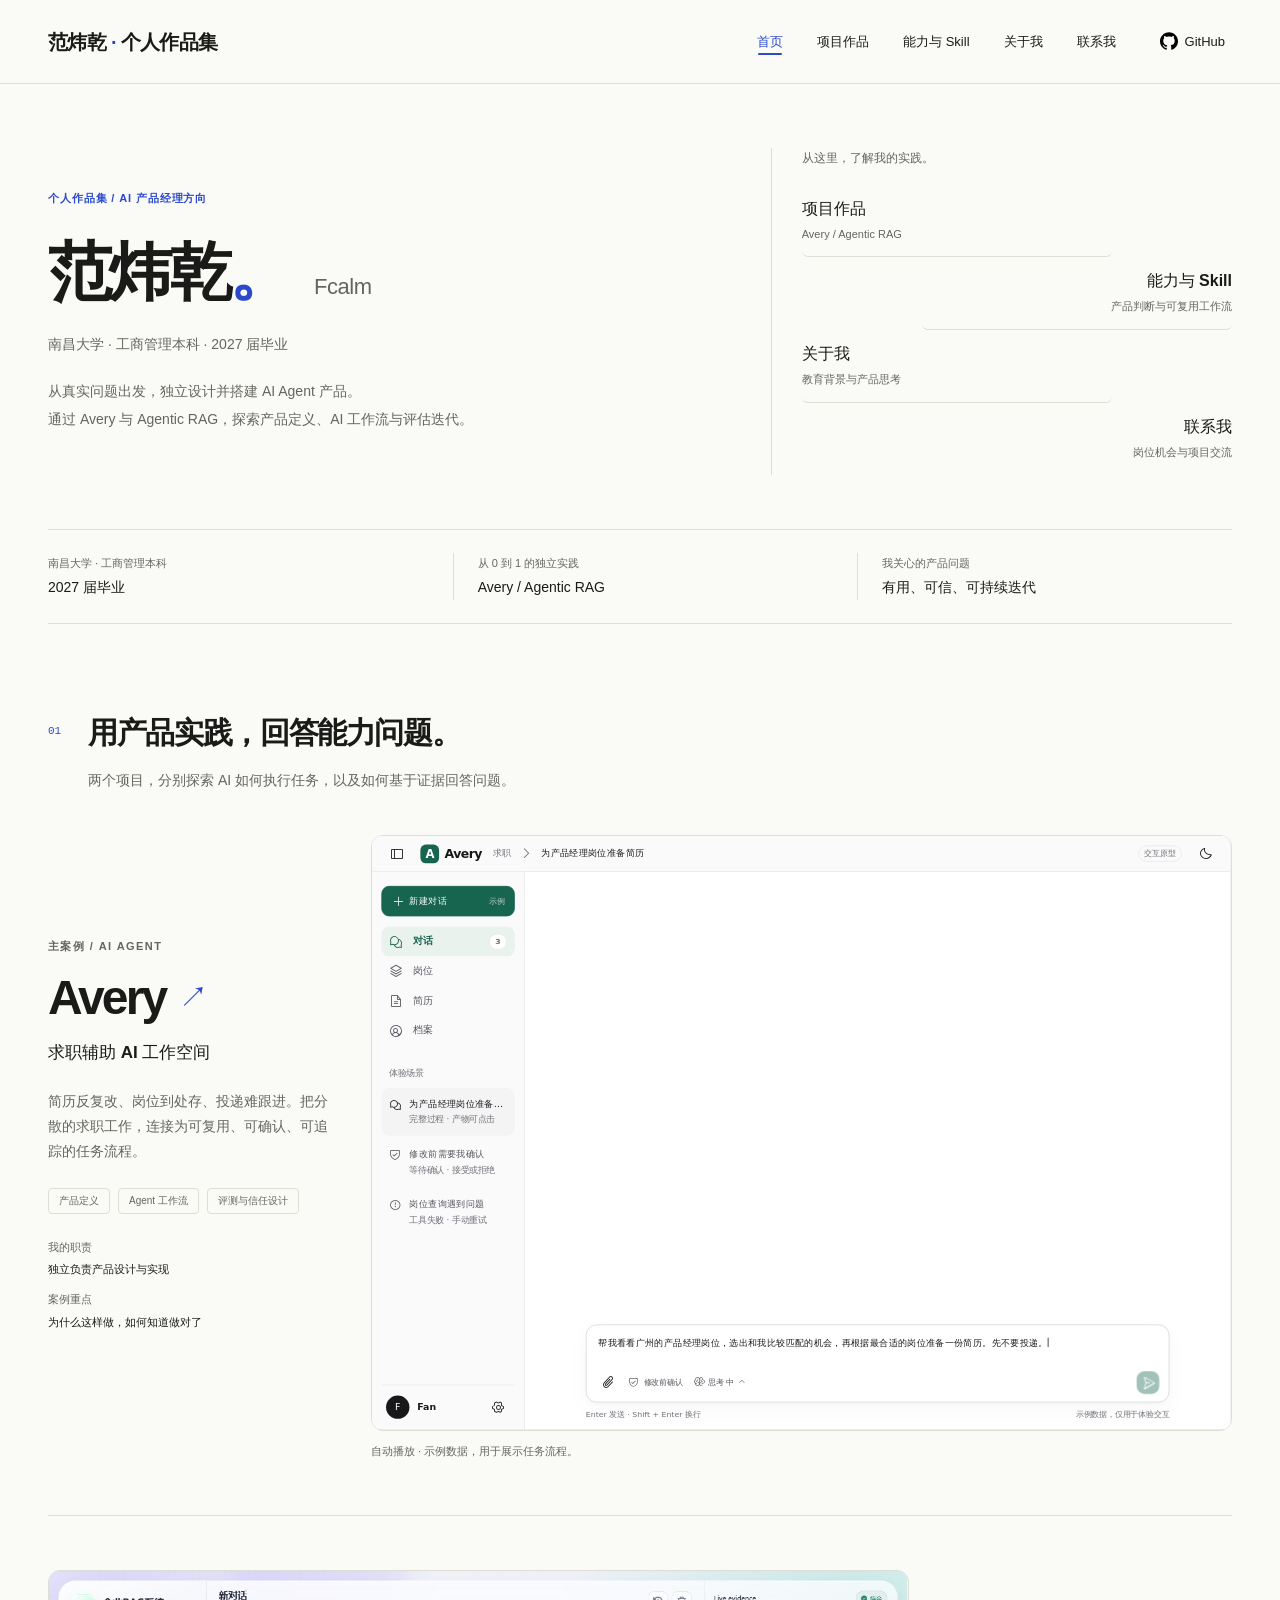
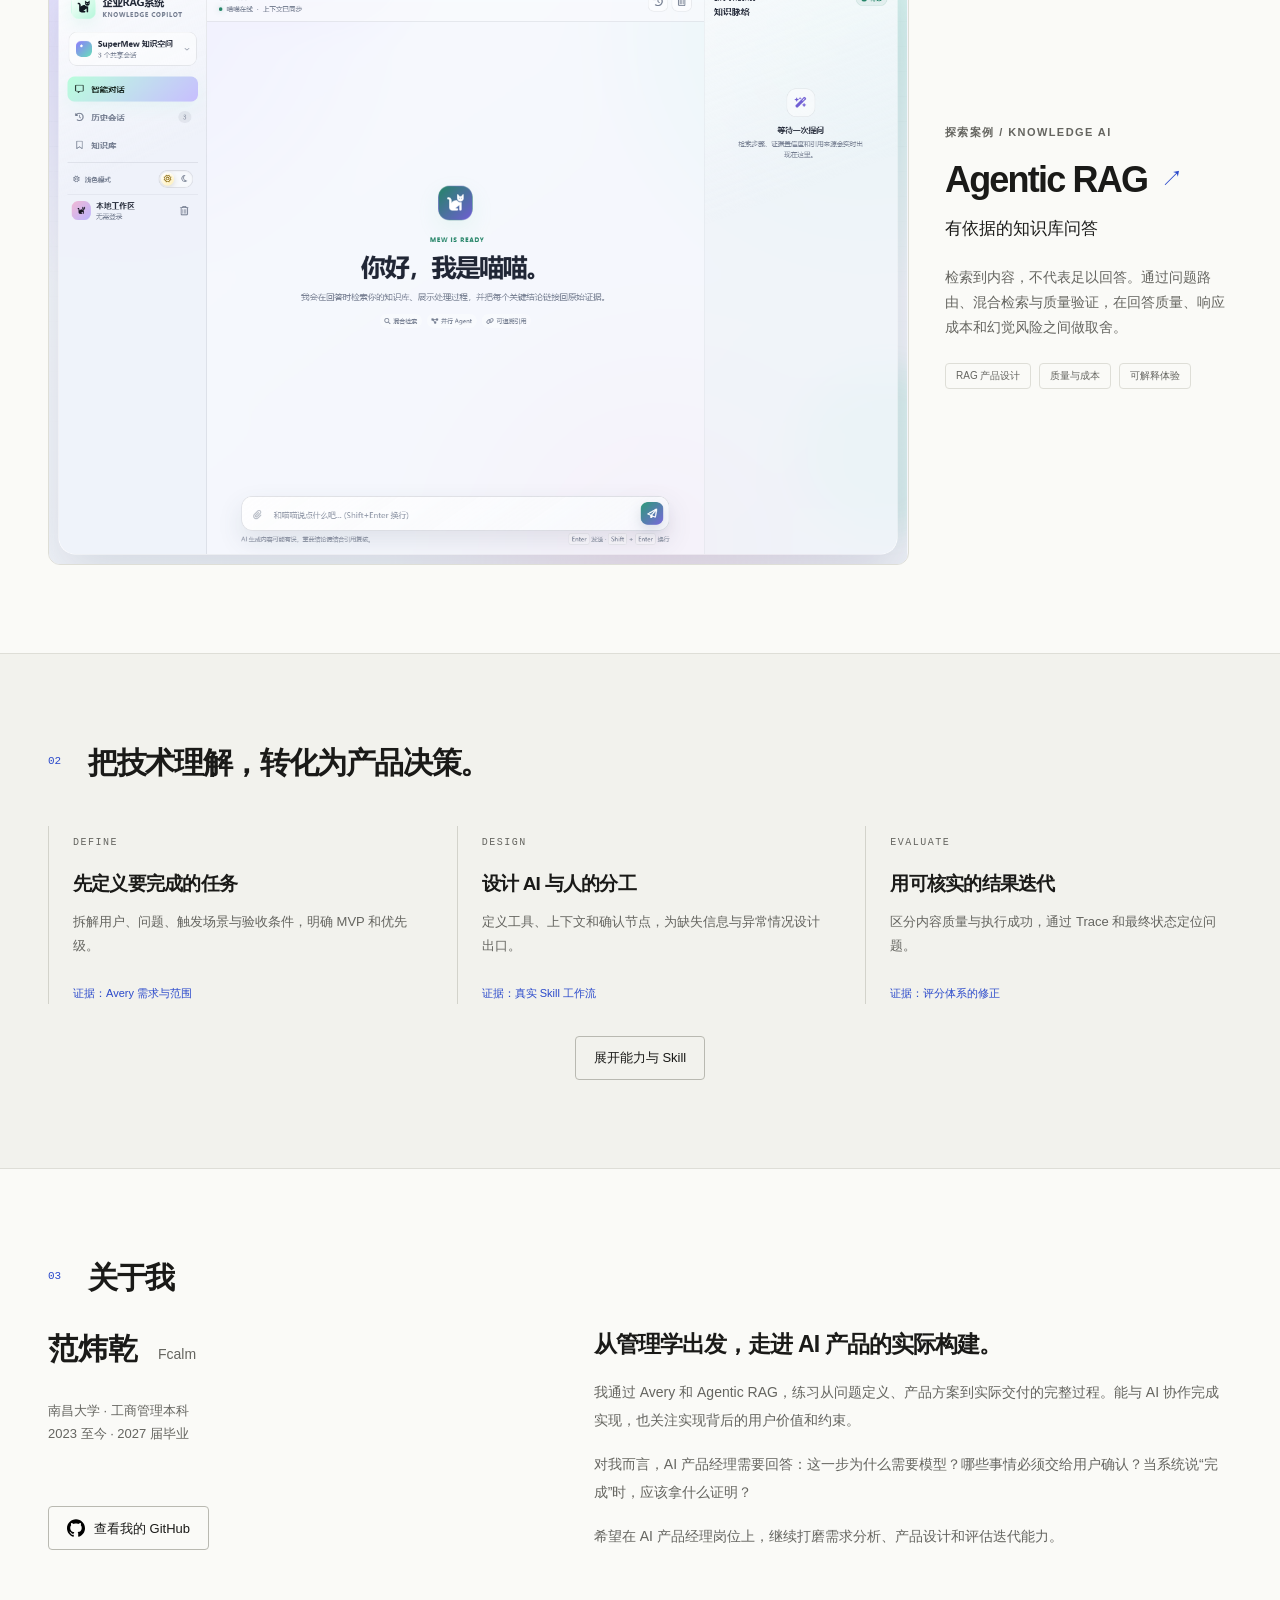
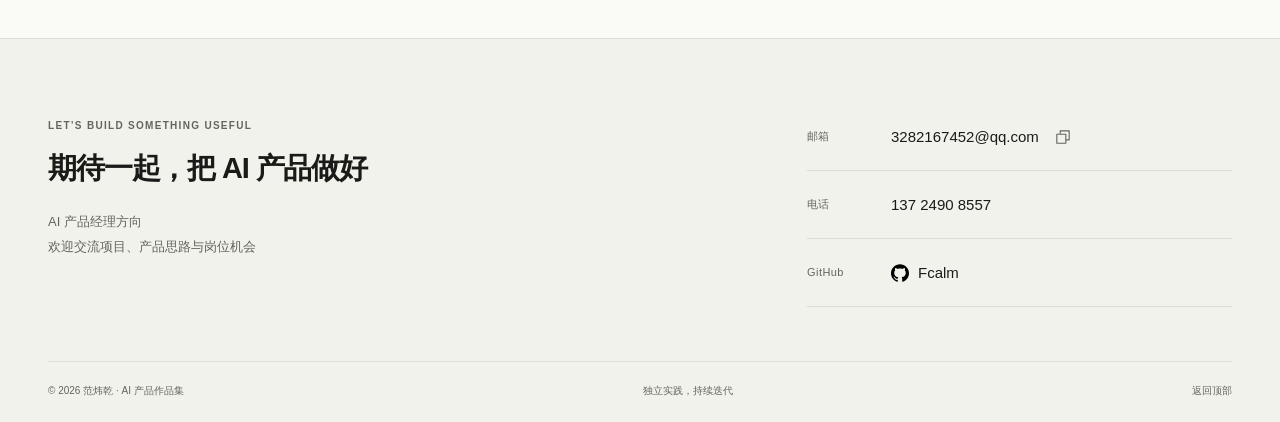
==== index.html @ f99bca7a "feat(portfolio): 发布 AI 产品经理个人作品集" ====
<!doctype html><html lang="zh-CN"><head><meta charset="utf-8"><meta name="viewport" content="width=device-width, initial-scale=1"><meta name="theme-color" content="#fafaf7"><title>AI 产品经理作品集 · 范炜乾</title><meta name="description" content="范炜乾，南昌大学 2027 届。通过 Avery 与 Agentic RAG，展示 AI 产品定义、工作流设计、Skill 实践和评估迭代能力。"><meta property="og:title" content="AI 产品经理作品集 · 范炜乾"><meta property="og:description" content="范炜乾，南昌大学 2027 届。通过 Avery 与 Agentic RAG，展示 AI 产品定义、工作流设计、Skill 实践和评估迭代能力。"><meta property="og:type" content="website"><link rel="icon" href="assets/favicon.svg" type="image/svg+xml"><link rel="stylesheet" href="styles.css"><script src="site.js" defer></script></head><body id="top"><a class="skip-link" href="#main">跳转到主要内容</a><header class="site-header"><div class="container header-inner"><a class="wordmark" href="index.html" aria-label="范炜乾·个人作品集首页">范炜乾<span class="wordmark-divider">·</span>个人作品集</a><button class="menu-toggle" aria-expanded="false" aria-controls="navigation">菜单 <span aria-hidden="true">＋</span></button><nav id="navigation" aria-label="主导航"><a href="index.html" aria-current="page">首页</a><a href="index.html#selected">项目作品</a><a href="index.html#capabilities">能力与 Skill</a><a href="index.html#about">关于我</a><a href="index.html#contact">联系我</a><a class="nav-github" href="https://github.com/Fcalm" target="_blank" rel="noopener noreferrer"><img class="github-icon" src="assets/github.svg" alt="" aria-hidden="true" width="18" height="18">GitHub</a></nav></div></header><main id="main"><section class="hero container personal-hero"><div class="hero-copy"><p class="kicker">个人作品集 / AI 产品经理方向</p><h1>范炜乾<span class="accent">。</span><span class="personal-alias">Fcalm</span></h1><p class="personal-education">南昌大学 · 工商管理本科 · 2027 届毕业</p><p class="hero-intro">从真实问题出发，独立设计并搭建 AI Agent 产品。<br>通过 Avery 与 Agentic RAG，探索产品定义、AI 工作流与评估迭代。</p></div><nav class="portfolio-guide" aria-label="作品集导览"><p class="guide-title">从这里，了解我的实践。</p><a href="#selected"><span><strong>项目作品</strong><small>Avery / Agentic RAG</small></span></a><a href="#capabilities"><span><strong>能力与 Skill</strong><small>产品判断与可复用工作流</small></span></a><a href="#about"><span><strong>关于我</strong><small>教育背景与产品思考</small></span></a><a href="#contact"><span><strong>联系我</strong><small>岗位机会与项目交流</small></span></a></nav></section>
<div class="container intro-band"><p>南昌大学 · 工商管理本科<br><strong>2027 届毕业</strong></p><p>从 0 到 1 的独立实践<br><strong>Avery / Agentic RAG</strong></p><p>我关心的产品问题<br><strong>有用、可信、可持续迭代</strong></p></div>
<section class="section container" id="selected"><div class="section-heading"><span class="section-number">01</span><h2>用产品实践，回答能力问题。</h2><p>两个项目，分别探索 AI 如何执行任务，以及如何基于证据回答问题。</p></div><article class="featured-project"><div class="featured-copy"><div class="project-index">主案例 / AI AGENT</div><h3><a class="project-entry" href="project-detail.html">Avery<span class="project-entry-arrow" aria-hidden="true">↗</span></a></h3><p class="project-subtitle">求职辅助 AI 工作空间</p><p>简历反复改、岗位到处存、投递难跟进。把分散的求职工作，连接为可复用、可确认、可追踪的任务流程。</p><div class="tags"><span>产品定义</span><span>Agent 工作流</span><span>评测与信任设计</span></div><dl class="project-proof"><div><dt>我的职责</dt><dd>独立负责产品设计与实现</dd></div><div><dt>案例重点</dt><dd>为什么这样做，如何知道做对了</dd></div></dl></div><div class="home-prototype-block"><div class="prototype-viewer home-prototype" data-canvas-width="1100" data-canvas-height="760"><div class="prototype-viewport"><iframe src="prototypes/avery/index.html?embed=home" title="Avery 首页自动播放原型展示" loading="lazy" allow="fullscreen" allowfullscreen></iframe></div></div><p class="evidence-note">自动播放 · 示例数据，用于展示任务流程。</p></div></article><article class="secondary-project"><div class="home-rag-preview"><figure class="product-shot"><button class="image-zoom" data-image="assets/agentic-rag-home.png" aria-label="放大查看：Agentic RAG 真实应用主页面"><img src="assets/agentic-rag-home.png" alt="Agentic RAG 浅色主页面，展示智能对话入口和右侧知识脉络面板" loading="lazy" width="1440" height="995"><span class="zoom-label" aria-hidden="true">放大</span></button><figcaption class="rag-screen-caption">Agentic RAG 真实应用主页面</figcaption></figure></div><div class="secondary-copy"><div class="project-index">探索案例 / KNOWLEDGE AI</div><h3><a class="project-entry" href="project-rag.html">Agentic RAG<span class="project-entry-arrow" aria-hidden="true">↗</span></a></h3><p class="project-subtitle">有依据的知识库问答</p><p>检索到内容，不代表足以回答。通过问题路由、混合检索与质量验证，在回答质量、响应成本和幻觉风险之间做取舍。</p><div class="tags"><span>RAG 产品设计</span><span>质量与成本</span><span>可解释体验</span></div></div></article></section>
<section class="section ability-section" id="capabilities"><div class="container"><div class="section-heading"><span class="section-number">02</span><h2>把技术理解，转化为产品决策。</h2></div><div class="ability-grid"><article><span>DEFINE</span><h3>先定义要完成的任务</h3><p>拆解用户、问题、触发场景与验收条件，明确 MVP 和优先级。</p><a href="project-detail.html#problem">证据：Avery 需求与范围</a></article><article><span>DESIGN</span><h3>设计 AI 与人的分工</h3><p>定义工具、上下文和确认节点，为缺失信息与异常情况设计出口。</p><a href="skills.html#library">证据：真实 Skill 工作流</a></article><article><span>EVALUATE</span><h3>用可核实的结果迭代</h3><p>区分内容质量与执行成功，通过 Trace 和最终状态定位问题。</p><a href="project-detail.html#evaluation">证据：评分体系的修正</a></article></div><a class="text-link ability-more" href="skills.html">展开能力与 Skill</a></div></section>
<section class="section container about-section" id="about"><div class="section-heading"><span class="section-number">03</span><h2>关于我</h2></div><div class="about-identity"><p class="about-name">范炜乾<span>Fcalm</span></p><p class="muted">南昌大学 · 工商管理本科<br>2023 至今 · 2027 届毕业</p><a class="text-link about-more" href="https://github.com/Fcalm" target="_blank" rel="noopener noreferrer"><img class="github-icon" src="assets/github.svg" alt="" aria-hidden="true" width="18" height="18">查看我的 GitHub</a></div><div class="about-copy"><h3>从管理学出发，走进 AI 产品的实际构建。</h3><p>我通过 Avery 和 Agentic RAG，练习从问题定义、产品方案到实际交付的完整过程。能与 AI 协作完成实现，也关注实现背后的用户价值和约束。</p><p>对我而言，AI 产品经理需要回答：这一步为什么需要模型？哪些事情必须交给用户确认？当系统说“完成”时，应该拿什么证明？</p><p>希望在 AI 产品经理岗位上，继续打磨需求分析、产品设计和评估迭代能力。</p></div></section></main><footer id="contact"><svg class="footer-art" viewBox="0 0 1000 520" fill="none" aria-hidden="true" focusable="false"><path pathLength="1" style="--trace-delay:0.00s" d="M -110 278 C 70 70 240 80 385 245 S 675 440 775 212 S 1015 20 1120 200"/><path pathLength="1" style="--trace-delay:0.18s" d="M -110 292 C 70 79 240 92 385 256 S 675 436 775 220 S 1015 34 1120 216"/><path pathLength="1" style="--trace-delay:0.36s" d="M -110 306 C 70 88 240 104 385 267 S 675 432 775 228 S 1015 48 1120 232"/><path pathLength="1" style="--trace-delay:0.54s" d="M -110 320 C 70 97 240 116 385 278 S 675 428 775 236 S 1015 62 1120 248"/><path pathLength="1" style="--trace-delay:0.72s" d="M -110 334 C 70 106 240 128 385 289 S 675 424 775 244 S 1015 76 1120 264"/><path pathLength="1" style="--trace-delay:0.90s" d="M -110 348 C 70 115 240 140 385 300 S 675 420 775 252 S 1015 90 1120 280"/><path pathLength="1" style="--trace-delay:1.08s" d="M -110 362 C 70 124 240 152 385 311 S 675 416 775 260 S 1015 104 1120 296"/><path pathLength="1" style="--trace-delay:1.26s" d="M -110 376 C 70 133 240 164 385 322 S 675 412 775 268 S 1015 118 1120 312"/><path pathLength="1" style="--trace-delay:1.44s" d="M -110 390 C 70 142 240 176 385 333 S 675 408 775 276 S 1015 132 1120 328"/></svg><div class="container"><div class="contact-top"><div class="footer-intro"><p class="kicker">LET’S BUILD SOMETHING USEFUL</p><h2>期待一起，把 AI 产品做好</h2><p>AI 产品经理方向<br>欢迎交流项目、产品思路与岗位机会</p></div><address class="footer-contacts" aria-label="联系方式"><div class="footer-contact-row"><span class="footer-contact-label">邮箱</span><div class="footer-email"><a href="mailto:3282167452@qq.com">3282167452@qq.com</a><button class="copy-icon-button" data-copy="3282167452@qq.com" aria-label="复制邮箱地址" title="复制邮箱地址"><span class="copy-icon" aria-hidden="true"></span></button></div></div><div class="footer-contact-row"><span class="footer-contact-label">电话</span><a href="tel:13724908557">137 2490 8557</a></div><div class="footer-contact-row"><span class="footer-contact-label">GitHub</span><a class="footer-github" href="https://github.com/Fcalm" target="_blank" rel="noopener noreferrer"><img class="github-icon" src="assets/github.svg" alt="" aria-hidden="true" width="18" height="18">Fcalm</a></div></address></div><div class="footer-bottom"><span>© 2026 范炜乾 · AI 产品作品集</span><span>独立实践，持续迭代</span><a href="#top">返回顶部</a></div></div></footer><div class="toast" role="status" aria-live="polite"></div><dialog class="image-dialog" aria-label="产品截图预览"><button class="dialog-close" autofocus>关闭预览 ×</button><img alt=""><p></p></dialog></body></html>
---- styles.css ----
@charset "UTF-8";
:root{--paper:#fafaf7;--ink:#1a1a18;--muted:#656560;--accent:#2b4acb;--line:#deded7;--soft:#f0f1f9;--white:#fff;--radius:12px;--max:1184px}
*{box-sizing:border-box}html{scroll-behavior:smooth;scroll-padding-top:146px}body{margin:0;background:var(--paper);color:var(--ink);font-family:"Segoe UI Variable","Segoe UI","PingFang SC","Microsoft YaHei",sans-serif;font-size:15px;line-height:1.8;-webkit-font-smoothing:antialiased}a{color:inherit;text-decoration:none}button,input,select{font:inherit}button,a,select{-webkit-tap-highlight-color:transparent}button{color:inherit;cursor:pointer}a,button{touch-action:manipulation}button:disabled{cursor:default}a:hover{color:var(--accent)}a:focus-visible,button:focus-visible,select:focus-visible,summary:focus-visible,[tabindex]:focus-visible{outline:3px solid var(--accent);outline-offset:5px}img{max-width:100%;display:block}figure,p,dl{margin:0}h1,h2,h3{line-height:1.4;margin:0;font-weight:650;letter-spacing:-.04em}p+p{margin-top:16px}h1{font-size:clamp(34px,4.4vw,60px)}h2{font-size:clamp(26px,3vw,38px)}h3{font-size:21px}button{border:0;background:none}.container{width:min(var(--max),calc(100% - 96px));margin-inline:auto}.accent{color:var(--accent)}.muted{color:var(--muted)}.skip-link{position:fixed;top:-100px;left:20px;padding:10px 20px;background:var(--white);z-index:100}.skip-link:focus{top:12px}.site-header{height:84px;position:sticky;top:0;z-index:30;background:var(--paper);border-bottom:1px solid var(--line)}.header-inner{height:100%;display:flex;align-items:center;justify-content:space-between}.wordmark{font-size:21px;font-weight:750;letter-spacing:-.05em}.wordmark-dot{color:var(--accent);padding-left:3px}.site-header nav{display:flex;align-items:center;gap:30px;font-size:13px}.site-header nav a{padding:8px 0}.site-header nav a[aria-current]{color:var(--accent)}.site-header nav a[aria-current]:after{content:"";display:block;width:15px;height:2px;background:var(--accent);margin-top:4px;margin-bottom:-6px}.nav-github{margin-left:10px}.menu-toggle{display:none}.kicker,.project-index,.mini-label{font-size:11px;letter-spacing:.13em;font-weight:600;color:var(--muted)}.kicker{margin-bottom:24px}.hero{display:grid;grid-template-columns:1.08fr 1fr;gap:65px;align-items:center;padding-block:76px 64px}.hero h1{font-size:clamp(34px,3.85vw,54px);line-height:1.4;letter-spacing:-.055em}.hero .kicker{color:var(--accent);margin-bottom:22px;letter-spacing:.08em}.hero-intro{font-size:15px;color:var(--muted);line-height:2;margin-top:24px}.actions{display:flex;align-items:center;gap:26px;flex-wrap:wrap;margin-top:30px}.button{display:inline-flex;justify-content:center;align-items:center;gap:22px;padding:12px 20px;border-radius:6px;min-height:48px;font-weight:550;font-size:13px;white-space:nowrap;border:1px solid transparent;transition:background .2s,transform .2s}.button:hover{transform:translateY(-2px)}.primary{background:var(--accent);color:var(--white)}.primary:hover{background:#213cae;color:white}.primary:disabled{background:#e2e3e9;color:#656560;transform:none}.secondary{border-color:var(--line);background:var(--white)}.text-link{display:inline-flex;align-items:center;gap:12px;font-size:13px;font-weight:600;color:var(--accent)}.hero-work{min-width:0}.visual-topline{display:flex;justify-content:space-between;font-size:10px;letter-spacing:.09em;color:var(--muted);margin-bottom:14px}.product-shot{min-width:0}.image-zoom{position:relative;display:block;padding:0;width:100%;background:var(--white);border:1px solid var(--line);border-radius:var(--radius);overflow:hidden;text-align:left}.image-zoom img{width:100%;height:auto;aspect-ratio:1.43;object-fit:contain;object-position:center}.zoom-label{position:absolute;bottom:10px;right:10px;font-size:11px;background:white;border:1px solid var(--line);border-radius:4px;padding:3px 9px;opacity:0;transition:opacity .2s}.image-zoom:hover .zoom-label,.image-zoom:focus-visible .zoom-label{opacity:1}.product-shot figcaption{font-size:11px;color:var(--muted);margin-top:10px;line-height:1.7}.hero-shot .image-zoom{background:#eeefeb;padding:19px;border:0;border-radius:10px}.hero-shot .image-zoom img{box-shadow:0 4px 18px #1a1a1809;border-radius:5px}.hero-shot figcaption{font-size:10px}.visual-bottom{display:flex;justify-content:space-between;align-items:center;border-top:1px solid var(--line);padding-top:13px;margin-top:16px;font-size:11px}.visual-bottom strong{font-size:16px;margin-right:14px}.visual-bottom>span:last-child{font-size:22px;color:var(--accent)}.intro-band{display:grid;grid-template-columns:1fr 1fr 1fr;border-top:1px solid var(--line);border-bottom:1px solid var(--line);padding-block:23px;gap:30px}.intro-band p{font-size:11px;color:var(--muted);padding-left:24px;border-left:1px solid var(--line);line-height:1.9;margin:0}.intro-band p:first-child{padding:0;border:0}.intro-band strong{font-weight:500;font-size:14px;color:var(--ink)}.section{padding-block:88px}.section-heading{position:relative;padding-left:40px;margin-bottom:42px}.section-number{position:absolute;left:0;top:11px;color:var(--accent);font:11px/1.5 Consolas,monospace}.section-heading p{color:var(--muted);font-size:14px;margin-top:14px}.section-heading h2{font-size:30px;letter-spacing:-.045em}.featured-project{display:grid;grid-template-columns:.85fr 1.15fr;gap:65px;align-items:center;border-bottom:1px solid var(--line);padding-bottom:54px}.featured-copy h3{font-size:48px;letter-spacing:-.06em;margin-top:12px;line-height:1.2}.featured-copy h3 span{font-size:28px;color:var(--accent)}.project-subtitle{font-weight:550;font-size:17px;margin-top:12px!important;margin-bottom:20px}.featured-copy>p:not(.project-subtitle),.secondary-copy>p:not(.project-subtitle){color:var(--muted);font-size:14px}.tags{display:flex;gap:8px;flex-wrap:wrap;margin-block:23px}.tags span{border:1px solid var(--line);padding:3px 10px;border-radius:4px;font-size:10px;color:var(--muted)}.project-proof{margin-block:24px 27px;font-size:11px}.project-proof>div{display:flex;gap:20px;margin-block:5px}.project-proof dt{color:var(--muted)}.project-proof dd{margin:0}.featured-project .product-shot img{aspect-ratio:1.5;object-position:top;object-fit:cover}.secondary-project{display:grid;grid-template-columns:1fr 1fr;gap:65px;padding-top:54px;align-items:center}.secondary-copy h3{font-size:32px;letter-spacing:-.05em;margin-top:14px}.rag-art{background:#eeeff7;min-height:320px;border-radius:var(--radius);padding:28px 32px;display:flex;flex-direction:column;justify-content:space-between;color:var(--accent)}.diagram-label,.diagram-foot{font-size:10px;letter-spacing:.05em}.evidence-flow{display:flex;flex-direction:column;align-items:center;padding:18px 0;font-size:13px;gap:4px}.evidence-flow>span{padding:6px 25px}.evidence-flow i{font-style:normal}.evidence-flow .flow-focus{border:1px solid #2b4acb70;border-radius:6px;padding:12px 36px;background:#ffffff80}.evidence-flow>div{display:flex;gap:20px;padding:5px 0}.diagram-foot{color:var(--muted);text-align:center}.ability-section{background:#f2f2ed;border-block:1px solid var(--line)}.ability-grid{display:grid;grid-template-columns:repeat(3,1fr);gap:42px}.ability-grid article{border-left:1px solid #d3d3cb;padding-left:24px}.ability-grid article>span{font:10px/1.5 Consolas,monospace;letter-spacing:.15em;color:var(--muted)}.ability-grid h3{font-size:19px;margin-block:18px 12px}.ability-grid p{font-size:13px;line-height:1.9;color:var(--muted)}.ability-grid a{font-size:11px;color:var(--accent);display:block;margin-top:25px}.ability-more{margin-top:35px;margin-left:24px}.about-section{display:grid;grid-template-columns:1fr 1.4fr;gap:90px}.about-name{font-size:30px;font-weight:650;margin-bottom:16px}.about-name span{font-size:14px;font-weight:400;color:var(--muted);margin-left:20px}.about-section .muted{font-size:13px}.about-copy{padding-top:8px}.about-copy h3{font-size:23px;margin-bottom:20px}.about-copy p{font-size:14px;color:var(--muted);line-height:2}.about-copy .text-link{margin-top:24px}footer{border-top:1px solid var(--line);padding:58px 0 22px;background:#f2f2ed}.contact-top{display:flex;justify-content:space-between;align-items:center;gap:30px}.contact-top .kicker{margin-bottom:12px;font-size:10px}.contact-top h2{font-size:29px}.contact-top p:not(.kicker){color:var(--muted);font-size:13px;margin-top:14px}.contact-mail{color:var(--accent);border-bottom:1px solid var(--accent);padding-bottom:8px;font-size:15px;white-space:nowrap}.contact-mail span{margin-left:40px}.contact-links{display:flex;gap:22px;align-items:center;flex-wrap:wrap;margin-block:33px 45px;font-size:12px}.text-button{font-size:11px;color:var(--accent);padding:5px}.footer-bottom{border-top:1px solid var(--line);display:flex;justify-content:space-between;gap:12px;padding-top:20px;font-size:10px;color:var(--muted)}.toast{position:fixed;left:50%;bottom:30px;transform:translate(-50%,15px);background:var(--ink);color:white;border-radius:6px;padding:12px 24px;font-size:13px;opacity:0;pointer-events:none;z-index:80;transition:opacity .2s,transform .2s}.toast.visible{opacity:1;transform:translate(-50%,0)}.page-head{padding-block:68px 35px}.page-head h1{font-size:44px}.page-head>p:not(.kicker){color:var(--muted);font-size:15px;margin-top:20px}.filter-bar{display:flex;gap:12px;margin-top:40px;padding-block:20px;border-block:1px solid var(--line)}.filter{border:1px solid transparent;border-radius:5px;font-size:12px;padding:8px 15px}.filter.active{border-color:var(--accent);color:var(--accent);background:var(--soft)}.filter span{font-size:10px;margin-left:8px}.project-list-row{display:grid;grid-template-columns:1fr 1fr;gap:70px;padding-block:30px 50px;margin-bottom:30px;border-bottom:1px solid var(--line);align-items:center}.project-list-row[hidden]{display:none}.project-list-image{display:block;border:1px solid var(--line);border-radius:var(--radius);overflow:hidden;background:#efefeb;padding:20px}.project-list-image img{width:100%;aspect-ratio:1.4;object-fit:contain;transition:transform .3s}.project-list-image:hover img{transform:scale(1.025)}.project-list-row h2{font-size:38px;margin-block:8px 14px}.project-list-row h3{font-size:20px;margin-bottom:16px}.project-list-row p{font-size:13px;color:var(--muted)}.project-list-row .list-focus{font-size:12px;margin-bottom:22px}.project-end{padding-block:15px 75px;display:flex;align-items:center;justify-content:space-between;font-size:14px;color:var(--muted)}.rag-project-cover{background:var(--soft)}.case-hero{padding-block:36px 40px}.back-link{color:var(--muted);font-size:11px;display:inline-block;margin-bottom:36px}.case-hero .kicker{margin-bottom:14px}.case-hero h1{font-size:72px;line-height:1.15;letter-spacing:-.06em}.case-tagline{font-size:25px;font-weight:550;margin-top:20px!important;letter-spacing:-.025em}.case-intro{max-width:700px;color:var(--muted);font-size:14px;margin-top:16px}.case-facts{display:grid;grid-template-columns:repeat(4,1fr);gap:30px;border-top:1px solid var(--line);margin-top:42px;padding-top:23px}.case-facts dt{font-size:10px;color:var(--muted);margin-bottom:6px}.case-facts dd{font-size:12px;margin:0}.case-nav{position:sticky;top:84px;z-index:20;background:var(--paper);border-block:1px solid var(--line)}.case-nav>.container{display:flex;gap:35px;overflow-x:auto;scrollbar-width:thin}.case-nav a{white-space:nowrap;font-size:11px;padding-block:17px;color:var(--muted)}.case-nav a:hover,.case-nav a.active{color:var(--accent)}.case-body{max-width:1080px}.case-section{padding-block:65px;border-bottom:1px solid var(--line)}.case-section:last-child{border-bottom:0}.case-section .section-heading{margin-bottom:30px}.reading{max-width:740px;font-size:14px;color:var(--muted);line-height:2}.lead{font-size:23px!important;line-height:1.65!important;color:var(--ink)!important;letter-spacing:-.025em;margin-bottom:20px}.evidence-note{font-size:11px!important;line-height:1.85!important;color:var(--muted);margin-top:20px!important}.problem-grid{display:grid;grid-template-columns:repeat(3,1fr);gap:30px;margin-top:36px}.problem-grid article{border-top:2px solid var(--line);padding-top:19px}.problem-grid article>span{font-size:11px;color:var(--accent)}.problem-grid h3{font-size:18px;margin-block:10px}.problem-grid p{font-size:13px;color:var(--muted)}.scope-panel{display:grid;grid-template-columns:1fr 1fr;gap:40px;padding:28px 32px;background:#f0f0eb;border-radius:8px;margin-top:35px}.scope-panel h3{font-size:14px;margin-bottom:8px}.scope-panel p{font-size:12px;color:var(--muted)}.decision-grid{display:grid;grid-template-columns:repeat(3,1fr);gap:22px}.decision{padding:27px 24px;background:var(--white);border:1px solid var(--line);border-radius:var(--radius)}.decision h3{font-size:15px;line-height:1.7}.decision-choice{font-size:18px;font-weight:550;color:var(--accent);margin-top:16px;line-height:1.7}.decision>p:not(.decision-choice){font-size:12px;color:var(--muted);margin-top:14px;line-height:1.95}.tradeoff{border-top:1px solid var(--line);margin-top:23px;padding-top:15px;font-size:11px;color:var(--muted);line-height:1.9}.tradeoff span{display:block;color:var(--ink);margin-bottom:6px}.source-line{font-size:10px;color:var(--muted);margin-top:22px}.journey{display:flex;justify-content:space-between;gap:20px;padding-block:10px 35px}.journey b{font:12px/1.4 Consolas,monospace;color:var(--accent)}.journey h3{font-size:17px;margin-block:10px 5px}.journey p{font-size:11px;color:var(--muted)}.journey>span{align-self:center;color:var(--muted)}.screenshot-grid{display:grid;grid-template-columns:1fr 1fr;gap:26px}.screenshot-grid .image-zoom{padding:12px;background:#efefeb}.screenshot-grid img{aspect-ratio:1.4;object-fit:cover;object-position:top;border-radius:4px}.onboarding-note{display:flex;gap:35px;align-items:start;background:var(--soft);padding:30px;margin-top:32px;border-radius:var(--radius)}.big-number{font-size:65px;color:var(--accent);font-weight:600;line-height:1}.onboarding-note h3{font-size:18px;margin-bottom:10px}.onboarding-note p{font-size:13px;color:var(--muted)}.onboarding-note a{margin-top:14px;font-size:11px}.evaluation-grid{display:grid;grid-template-columns:1fr 1fr;gap:24px;margin-top:30px}.evaluation-grid article{border:1px solid var(--line);border-radius:var(--radius);padding:30px}.evaluation-grid h3{font-size:20px;margin-block:13px}.evaluation-grid p{font-size:13px;color:var(--muted)}.lesson{display:flex;gap:25px;align-items:baseline;border-left:3px solid var(--accent);padding:18px 22px;background:var(--soft);margin-top:28px;font-size:12px}.lesson strong{white-space:nowrap;color:var(--accent);font-size:11px}.lesson p{color:var(--muted);line-height:1.9}.evidence-details{border:1px solid var(--line);border-radius:8px;margin-top:28px}.evidence-details summary{padding:17px 22px;font-size:12px;cursor:pointer;display:flex;justify-content:space-between}.evidence-details summary::-webkit-details-marker{display:none}.evidence-details[open] summary{border-bottom:1px solid var(--line)}.evidence-details>div{padding:22px;font-size:12px;color:var(--muted)}.evidence-details a{margin-top:16px;font-size:11px}.table-scroll{overflow-x:auto;margin-top:35px}table{border-collapse:collapse;width:100%;font-size:12px;min-width:600px;text-align:left}caption{text-align:left;font-size:11px;color:var(--muted);padding-bottom:15px}th,td{padding:15px 16px;border-bottom:1px solid var(--line);vertical-align:top}thead{background:#eeeee8}thead th{font-weight:500}tbody th{width:24%;font-weight:550}td{color:var(--muted);width:38%}.workflow-demo{display:grid;grid-template-columns:300px 1fr;border:1px solid var(--line);border-radius:var(--radius);overflow:hidden;background:var(--white)}.demo-controls{padding:28px;background:#f0f0eb;display:flex;flex-direction:column;align-items:start}.demo-controls label{font-size:13px;font-weight:600;margin-bottom:14px}.demo-controls select{width:100%;font-size:12px;min-height:45px;border:1px solid #bcbcb3;border-radius:5px;color:var(--ink);background:var(--white);padding:8px}.demo-controls p{font-size:10px;color:var(--muted);line-height:1.9;margin-block:20px 28px}.demo-controls .button{width:100%;font-size:12px}.demo-controls .text-button{margin-top:10px;align-self:center}.demo-stage{padding:26px 30px;min-height:350px;max-height:550px;overflow-y:auto}.demo-top{display:flex;justify-content:space-between;font-size:10px;color:var(--muted);border-bottom:1px solid var(--line);padding-bottom:17px}.demo-log{list-style:none;margin:0;padding:0;counter-reset:step}.demo-log li{padding:16px 0 16px 35px;border-bottom:1px solid var(--line);position:relative;counter-increment:step}.demo-log li:before{content:counter(step,decimal-leading-zero);position:absolute;left:0;top:19px;color:var(--accent);font:11px/1.5 Consolas,monospace}.demo-log strong{display:block;font-size:13px}.demo-log p{font-size:12px;color:var(--muted);margin-top:5px}.demo-hint{font-size:12px;color:var(--muted);margin-top:30px}.reflection>p{max-width:760px;font-size:14px;color:var(--muted)}.rag-pipeline{display:flex;gap:15px;align-items:start;background:var(--soft);border-radius:var(--radius);padding:28px}.rag-pipeline>div{flex:1}.rag-pipeline>i{font-style:normal;margin-top:38px;color:var(--accent)}.rag-pipeline span{color:var(--accent);font:11px/1.5 Consolas,monospace}.rag-pipeline h3{font-size:16px;margin-block:10px}.rag-pipeline p{font-size:11px;color:var(--muted)}.explain-grid{display:grid;grid-template-columns:1fr 1fr;gap:45px;margin-top:34px}.explain-grid h3{font-size:17px;margin-bottom:12px}.explain-grid p{font-size:13px;color:var(--muted)}.skills-matrix{margin-top:20px}.matrix-row{display:grid;grid-template-columns:45px 1.5fr 1fr;gap:30px;border-top:1px solid var(--line);padding-block:32px}.matrix-row:last-child{border-bottom:1px solid var(--line)}.matrix-number{color:var(--accent);font:12px/2 Consolas,monospace}.matrix-row h2{font-size:21px;margin-bottom:12px}.matrix-row p{font-size:13px;color:var(--muted);max-width:470px}.matrix-row>div:last-child{display:flex;flex-direction:column;align-items:start;gap:8px;font-size:12px;padding-left:35px;border-left:1px solid var(--line)}.matrix-row a{color:var(--accent)}.mini-label{font-size:10px;margin-bottom:4px}.skill-library{display:grid;grid-template-columns:270px 1fr;border:1px solid var(--line);border-radius:var(--radius);overflow:hidden}.skill-selectors{background:#f0f0eb;padding:15px}.skill-selectors button{width:100%;text-align:left;padding:22px;border-radius:7px;border:1px solid transparent;margin-bottom:6px;display:flex;flex-direction:column;gap:5px}.skill-selectors button[aria-selected=true]{background:var(--white);border-color:var(--line)}.skill-selectors button span{font-size:9px;letter-spacing:.1em;color:var(--muted)}.skill-selectors button strong{font-size:15px}.skill-selectors button[aria-selected=true] strong{color:var(--accent)}.skill-selectors small{font:10px/1.7 Consolas,monospace;color:var(--muted)}#skill-panel{padding:30px 35px;background:var(--white)}.skill-panel-head{display:flex;justify-content:space-between;gap:15px;margin-bottom:24px}.skill-panel-head a{font-size:11px;color:var(--accent)}#skill-panel h3{font-size:22px;margin-bottom:14px}#skill-panel>p{font-size:13px;color:var(--muted)}.skill-spec{margin-top:23px}.skill-spec>div{display:grid;grid-template-columns:80px 1fr;gap:15px;padding-block:13px;border-top:1px solid var(--line);font-size:12px}.skill-spec dt{color:var(--muted)}.skill-spec dd{margin:0}#skill-panel .lesson{display:block}#skill-panel .lesson p{margin-top:7px}.method-section{padding-top:0}.method-grid{display:grid;grid-template-columns:repeat(4,1fr);gap:28px}.method-grid article{border-top:1px solid var(--line);padding-top:20px}.method-grid article>span{font:11px/1.5 Consolas,monospace;color:var(--accent)}.method-grid h3{font-size:18px;margin-block:12px}.method-grid p{font-size:12px;color:var(--muted)}.image-dialog{border:1px solid var(--line);border-radius:12px;padding:50px 18px 18px;max-width:min(1100px,94vw);max-height:90dvh;background:var(--paper)}.image-dialog::backdrop{background:#1a1a1890}.image-dialog img{max-height:73dvh;max-width:100%;width:auto;object-fit:contain;margin:auto}.image-dialog p{font-size:11px;color:var(--muted);margin-top:15px}.dialog-close{position:absolute;top:10px;right:14px;font-size:12px;padding:5px 10px}
@media(prefers-reduced-motion:no-preference){.hero-copy{animation:arrive .6s ease-out}.hero-work{animation:arrive .8s ease-out}.demo-log li{animation:arrive .25s ease-out}@keyframes arrive{from{opacity:0;transform:translateY(12px)}to{opacity:1;transform:translateY(0)}}}
@media(min-width:1600px){.hero{padding-top:95px;padding-bottom:80px}}
@media(max-width:1050px){.container{width:calc(100% - 64px)}.hero{gap:35px}.hero h1{font-size:40px}.site-header nav{gap:22px}.featured-project,.secondary-project,.project-list-row{gap:35px}.decision-grid{gap:15px}.decision{padding:22px 18px}.ability-grid{gap:25px}.ability-grid article{padding-left:18px}.case-nav>.container{gap:25px}.hero .actions{gap:18px}.about-section{gap:50px}.page-head h1{font-size:37px}}
@media(max-width:760px){html{scroll-padding-top:128px}.container{width:calc(100% - 40px)}.site-header{height:68px}.wordmark{font-size:20px}.menu-toggle{display:flex;gap:12px;align-items:center;font-size:12px;padding:10px 0 10px 15px}.site-header nav{display:none;position:absolute;left:0;right:0;top:67px;background:var(--paper);border-bottom:1px solid var(--line);padding:20px;flex-direction:column;align-items:stretch;gap:3px;font-size:14px}.site-header nav.open{display:flex}.site-header nav a{padding:10px 6px}.nav-github{margin:0}.site-header nav a[aria-current]:after{display:none}.hero{grid-template-columns:1fr;padding-block:44px 35px;gap:42px}.hero h1{font-size:clamp(29px,7.8vw,49px);line-height:1.42}.hero .kicker{font-size:10px;margin-bottom:19px}.hero-intro{font-size:12px;margin-top:20px}.hero .actions{gap:22px;margin-top:25px}.button{min-height:46px;padding:11px 16px;gap:15px;font-size:12px}.hero-work{max-width:100%;width:100%}.hero-shot .image-zoom{padding:14px}.hero-shot img{max-height:350px}.visual-bottom{margin-top:14px}.intro-band{grid-template-columns:1fr 1fr;gap:20px;padding-block:20px}.intro-band p{font-size:10px;padding-left:15px}.intro-band p:nth-child(3){display:none}.intro-band strong{font-size:12px}.section{padding-block:52px}.section-heading{padding-left:29px;margin-bottom:30px}.section-number{top:8px;font-size:10px}.section-heading h2{font-size:24px}.section-heading p{font-size:12px;line-height:1.9}.featured-project{grid-template-columns:1fr;gap:30px;padding-bottom:38px}.featured-copy h3{font-size:39px}.featured-copy .project-subtitle{font-size:16px}.featured-copy>p:not(.project-subtitle),.secondary-copy>p:not(.project-subtitle){font-size:13px}.featured-project .product-shot img{max-height:300px}.secondary-project{grid-template-columns:1fr;gap:26px;padding-top:38px}.secondary-copy h3{font-size:28px}.rag-art{min-height:290px}.ability-grid{grid-template-columns:1fr;gap:30px}.ability-grid h3{margin-block:12px 10px}.ability-grid a{margin-top:15px}.ability-grid p{max-width:400px}.ability-more{margin-top:28px;margin-left:18px}.about-section{grid-template-columns:1fr;gap:30px}.about-section .section-heading{margin-bottom:23px}.about-name{font-size:26px}.about-copy h3{font-size:20px}.about-copy p{font-size:13px}.contact-top{display:block}.contact-top h2{font-size:23px}.contact-top p:not(.kicker){font-size:12px}.contact-mail{display:inline-flex;gap:20px;margin-top:25px;font-size:13px}.contact-mail span{margin:0}.contact-links{gap:12px 18px;margin-top:25px;margin-bottom:30px;font-size:11px}.footer-bottom{font-size:9px;flex-wrap:wrap}.footer-bottom>span:nth-child(2){display:none}footer{padding-top:38px}.page-head{padding-block:42px 26px}.page-head h1{font-size:32px}.page-head>p:not(.kicker){font-size:13px}.page-head .kicker{font-size:9px;margin-bottom:18px}.filter-bar{gap:4px;margin-top:26px;padding-block:14px}.filter{font-size:11px;padding:8px 10px}.project-list-row{grid-template-columns:1fr;gap:25px;padding-top:10px;padding-bottom:35px;margin-bottom:28px}.project-list-image{padding:15px}.project-list-row h2{font-size:32px}.project-list-row h3{font-size:18px}.project-end{display:block;padding-bottom:45px;font-size:13px}.project-end>a{margin-top:15px}.case-hero{padding-top:25px;padding-bottom:30px}.back-link{margin-bottom:30px}.case-hero h1{font-size:clamp(42px,10vw,60px)}.case-hero .kicker{font-size:9px}.case-tagline{font-size:21px;margin-top:18px!important}.case-intro{font-size:12px;line-height:1.95}.case-hero .actions{gap:18px;margin-top:23px}.case-hero .text-link{font-size:11px}.case-facts{grid-template-columns:1fr 1fr;gap:19px;margin-top:30px;padding-top:20px}.case-facts dd{font-size:11px}.case-nav{top:68px}.case-nav>.container{gap:24px}.case-nav a{font-size:10px;padding-block:15px}.case-section{padding-block:43px}.case-section .section-heading h2{font-size:22px}.reading{font-size:13px}.lead{font-size:20px!important}.problem-grid{grid-template-columns:1fr;gap:22px;margin-top:27px}.problem-grid h3{margin-block:8px}.problem-grid p{font-size:12px}.scope-panel{grid-template-columns:1fr;gap:25px;padding:23px}.decision-grid{grid-template-columns:1fr;gap:17px}.decision{padding:24px}.decision h3{font-size:15px}.decision-choice{font-size:19px}.journey{display:grid;grid-template-columns:1fr 1fr;gap:24px}.journey>span{display:none}.journey h3{font-size:15px}.screenshot-grid{grid-template-columns:1fr;gap:23px}.screenshot-grid img{max-height:350px}.onboarding-note{padding:24px;gap:20px}.big-number{font-size:50px}.onboarding-note h3{font-size:16px}.onboarding-note p{font-size:12px}.evaluation-grid{grid-template-columns:1fr;gap:17px}.evaluation-grid article{padding:24px}.lesson{display:block;padding:16px 19px}.lesson p{margin-top:7px}.workflow-demo{grid-template-columns:1fr}.demo-controls{padding:22px}.demo-controls p{margin-block:15px;font-size:10px}.demo-controls .text-button{margin-top:8px}.demo-stage{padding:23px;min-height:250px;max-height:520px}.demo-log li{padding-left:30px}.demo-log strong{font-size:12px}.demo-log p{font-size:11px}.rag-pipeline{display:grid;grid-template-columns:1fr 1fr;gap:25px;padding:24px}.rag-pipeline>i{display:none}.rag-pipeline h3{font-size:15px}.explain-grid{grid-template-columns:1fr;gap:26px}.matrix-row{grid-template-columns:24px 1fr;gap:12px;padding-block:26px}.matrix-row h2{font-size:19px}.matrix-row p{font-size:12px}.matrix-row>div:last-child{grid-column:2;border:0;padding:4px 0 0;font-size:11px;gap:8px}.matrix-row .mini-label{display:none}.skill-library{grid-template-columns:1fr}.skill-selectors{display:grid;grid-template-columns:repeat(3,1fr);gap:5px;padding:10px}.skill-selectors button{padding:12px 8px;gap:4px;margin:0}.skill-selectors button span{font-size:8px}.skill-selectors button strong{font-size:11px;letter-spacing:-.03em}.skill-selectors button small{display:none}#skill-panel{padding:24px 20px}.skill-panel-head{gap:10px}.skill-panel-head a{font-size:10px}.skill-panel-head .project-index{font-size:9px}#skill-panel h3{font-size:20px}#skill-panel>p{font-size:12px}.skill-spec>div{grid-template-columns:55px 1fr;gap:10px;font-size:11px}.method-grid{grid-template-columns:1fr 1fr;gap:25px}.method-grid h3{font-size:16px}.method-grid p{font-size:11px}.method-section{padding-top:0}.image-dialog{padding:50px 10px 15px}.image-dialog img{max-height:70dvh}.toast{font-size:11px;max-width:90vw;width:max-content}}
@media print{.site-header,.case-nav,footer,.actions,.workflow-demo,.image-dialog,.filter-bar,.menu-toggle,.toast{display:none!important}body{background:white;color:black;font-size:11pt}.container{width:100%;max-width:none}.section,.case-section{padding:20px 0}.hero{padding-top:0}.case-hero{padding:0}.product-shot,.decision,.matrix-row{break-inside:avoid}a{color:inherit!important}.section-heading h2{font-size:22pt}.hero h1{font-size:30pt}details>div{display:block!important}}
.document-head{padding-block:35px 42px}.document-head h1{font-size:42px}.document-head>p:not(.kicker){font-size:14px;color:var(--muted);margin-top:18px}.document-notice{font-size:12px;background:var(--soft);padding:16px 20px;border-left:3px solid var(--accent);margin-top:25px;max-width:850px;color:var(--muted)}.document-layout{display:grid;grid-template-columns:210px minmax(0,1fr);gap:50px;align-items:start;padding-block:25px 80px}.document-toc{position:sticky;top:110px;font-size:11px;line-height:2;max-height:75dvh;overflow:auto;border-right:1px solid var(--line);padding-right:20px}.document-toc>strong{font-weight:600;font-size:12px}.document-toc ul{list-style:none;padding-left:0}.document-toc li{margin-top:6px}.document-content{min-width:0;font-size:13px;color:var(--muted);line-height:2}.document-content h2{font-size:26px;color:var(--ink);border-top:1px solid var(--line);padding-top:30px;margin-top:40px;margin-bottom:24px}.document-content h2:first-child{margin-top:0}.document-content h3{font-size:19px;color:var(--ink);margin-block:28px 14px}.document-content h4{font-size:15px;color:var(--ink);margin-block:20px 10px}.document-content p{margin-block:12px}.document-content a{color:var(--accent);text-decoration:underline;text-underline-offset:3px}.document-content strong{color:var(--ink);font-weight:600}.document-content table{min-width:620px;margin-block:20px;font-size:11px}.document-table-wrap{overflow-x:auto}.document-content td,.document-content th{width:auto;padding:10px}.document-content blockquote{margin:20px 0;padding:12px 20px;border-left:2px solid var(--line);background:#f1f1ec}.document-content pre{white-space:pre-wrap;overflow-wrap:anywhere;padding:20px;background:#efefea;border-radius:6px;font:11px/1.9 Consolas,monospace}.document-content code{overflow-wrap:anywhere}.document-content hr{border:0;border-top:1px solid var(--line);margin-block:30px}
@media(max-width:760px){.document-head{padding-block:25px 30px}.document-head h1{font-size:29px}.document-layout{grid-template-columns:1fr;gap:30px;padding-bottom:45px}.document-toc{position:static;max-height:none;border-right:0;border-bottom:1px solid var(--line);padding-bottom:20px}.document-toc ul{display:grid;grid-template-columns:1fr 1fr;gap:6px 12px}.document-toc li{margin:0}.document-content{font-size:12px}.document-content h2{font-size:22px}.document-content h3{font-size:17px}.document-notice{font-size:11px}}
@media print{.document-layout{display:block}.document-toc{display:none}.document-content table{min-width:0}.document-head h1{font-size:28pt}}
.personal-hero{grid-template-columns:1.35fr 1fr;gap:100px;padding-block:64px 54px}.personal-hero h1{font-size:64px;line-height:1.3}.personal-alias{display:inline-block;font-size:22px;font-weight:400;letter-spacing:-.02em;color:var(--muted);margin-left:24px}.personal-education{font-size:14px;margin-top:18px;color:var(--muted)}.personal-hero .hero-intro{font-size:14px;margin-top:20px;max-width:540px}.portfolio-guide{padding-left:30px;border-left:1px solid var(--line)}.guide-title{font-size:12px;color:var(--muted);margin-bottom:15px}.portfolio-guide>a{display:flex;align-items:center;justify-content:space-between;gap:20px;padding:14px 0;border-bottom:1px solid var(--line)}.portfolio-guide>a:last-child{border:0}.portfolio-guide strong{display:block;font-size:16px;font-weight:550}.portfolio-guide small{display:block;font-size:11px;color:var(--muted);margin-top:3px}.portfolio-guide>a>span:last-child{color:var(--accent);font-size:19px}.featured-project:has(.avery-home-shot){grid-template-columns:.8fr 1.2fr;gap:45px}.featured-project .avery-home-shot .image-zoom{padding:10px;background:#efefeb}.featured-project .avery-home-shot img{aspect-ratio:2428/1399;object-fit:contain;border-radius:4px;max-height:none}.prototype-viewer{border:1px solid var(--line);border-radius:var(--radius);overflow:hidden;background:#eee}.prototype-toolbar{display:flex;align-items:center;justify-content:space-between;gap:16px;padding:14px 18px;background:var(--white);border-bottom:1px solid var(--line);font-size:12px}.prototype-toolbar strong{font-size:14px}.prototype-toolbar>div{display:flex;align-items:center;gap:20px}.prototype-toolbar a,.prototype-toolbar button{color:var(--accent);font-size:11px}.prototype-toolbar button{padding:5px}.prototype-viewport{position:relative;width:100%;aspect-ratio:1280/800;overflow:hidden;min-height:0}.prototype-viewport iframe{display:block;border:0;width:1280px;height:800px;transform-origin:top left;position:absolute;left:0;top:0;background:white}.prototype-viewer:fullscreen{width:100vw;height:100dvh;border:0;border-radius:0;display:flex;flex-direction:column}.prototype-viewer:fullscreen .prototype-viewport{flex:1;aspect-ratio:auto}.prototype-viewer:fullscreen .prototype-toolbar{flex:none}.prototype-viewer:fullscreen .prototype-viewport iframe{left:50%;top:50%;transform-origin:center center}
@media(max-width:1050px){.personal-hero{gap:45px}.personal-hero h1{font-size:54px}.personal-hero .hero-intro{font-size:13px}.featured-project:has(.avery-home-shot){gap:30px}}
@media(max-width:760px){.personal-hero{grid-template-columns:1fr;padding-block:40px 30px;gap:34px}.personal-hero h1{font-size:46px}.personal-alias{font-size:18px;margin-left:15px}.personal-education{font-size:12px;margin-top:15px}.personal-hero .hero-intro{font-size:12px;line-height:2}.personal-hero .hero-intro br{display:none}.portfolio-guide{padding-left:0;border-left:0;display:grid;grid-template-columns:1fr 1fr;gap:0 22px}.guide-title{grid-column:1/-1;margin-bottom:4px}.portfolio-guide>a{padding:12px 0}.portfolio-guide>a:last-child{border-bottom:1px solid var(--line)}.portfolio-guide strong{font-size:14px}.portfolio-guide small{font-size:10px}.featured-project:has(.avery-home-shot){grid-template-columns:1fr}.prototype-toolbar{padding:12px;gap:10px;font-size:10px;flex-wrap:wrap}.prototype-toolbar>div{gap:14px}.prototype-toolbar a,.prototype-toolbar button{font-size:10px}.prototype-viewport{aspect-ratio:auto;height:660px}.prototype-viewer:fullscreen .prototype-viewport{height:auto}}
.featured-project:has(.home-prototype){grid-template-columns:minmax(220px,.7fr) minmax(0,2.1fr);gap:36px}.home-prototype-block{min-width:0}.home-prototype .prototype-viewport{aspect-ratio:1100/760}.home-prototype-block .evidence-note{margin-top:10px!important}.featured-project:has(.home-prototype) .project-proof>div{display:block;margin-block:10px}.featured-project:has(.home-prototype) .project-proof dd{margin-top:3px}.home-prototype:fullscreen .prototype-viewport{aspect-ratio:auto}
@media(max-width:960px){.featured-project:has(.home-prototype){grid-template-columns:1fr;gap:28px}.featured-project:has(.home-prototype) .featured-copy{max-width:680px}.featured-project:has(.home-prototype) .project-proof>div{display:flex;gap:20px}.featured-project:has(.home-prototype) .project-proof dd{margin-top:0}}
@media(max-width:760px){.home-prototype .prototype-viewport{aspect-ratio:auto;height:660px}.home-prototype .prototype-toolbar>div{gap:12px}.home-prototype .prototype-toolbar>span{font-size:10px}}
/* 控件以主次层级、边框和交互反馈表达操作，不依赖箭头装饰。 */
.button{gap:0;border-radius:8px;min-height:44px;padding:11px 19px;font-weight:600;line-height:1.6;transition:background .18s,border-color .18s,box-shadow .18s,transform .18s}.button.primary{border-color:var(--accent);box-shadow:0 2px 5px #2b4acb18}.button:hover{transform:translateY(-1px)}.button:active{transform:translateY(0);box-shadow:none}.button.secondary{border-color:var(--line);background:var(--white)}.button.secondary:hover{border-color:#2b4acb65;background:var(--soft)}.actions{gap:12px}.text-link{gap:0;transition:color .18s,background .18s,border-color .18s}.actions .text-link,.featured-copy>.text-link,.secondary-copy>.text-link,.ability-more,.about-copy>.text-link{padding:10px 16px;min-height:42px;border:1px solid var(--line);border-radius:8px;background:var(--white);line-height:1.6}.actions .text-link:hover,.featured-copy>.text-link:hover,.secondary-copy>.text-link:hover,.ability-more:hover,.about-copy>.text-link:hover{border-color:#2b4acb65;background:var(--soft)}.text-button{border-radius:6px;padding:6px 10px;transition:background .18s}.text-button:hover{background:#2b4acb0d}.contact-mail{display:inline-flex;align-items:center;padding:12px 20px;border:1px solid var(--line);border-radius:8px;background:var(--white);font-size:13px;font-weight:600;transition:background .18s,border-color .18s}.contact-mail:hover{background:var(--soft);border-color:#2b4acb65}.site-header nav a{padding:8px 11px;border-radius:7px;transition:background .18s,color .18s}.site-header nav a:hover,.site-header nav a[aria-current]{background:var(--soft)}.site-header nav a[aria-current]:after{display:none}.portfolio-guide>a{border-radius:6px;transition:background .18s}.portfolio-guide>a:hover{background:#2b4acb06}.prototype-toolbar a,.prototype-toolbar button{padding:6px 10px;border:1px solid var(--line);border-radius:6px;line-height:1.6;background:var(--white)}.prototype-toolbar a:hover,.prototype-toolbar button:hover{background:var(--soft);border-color:#2b4acb65}.dialog-close{border-radius:6px;border:1px solid var(--line);background:var(--white)}.dialog-close:hover{background:var(--soft)}
/* 两个案例共享列宽、画布比例与外侧说明位置。 */
.secondary-project{grid-template-columns:minmax(220px,.7fr) minmax(0,2.1fr);gap:36px;align-items:center}.secondary-copy{min-width:0}.secondary-copy h3{font-size:36px;line-height:1.25}.home-rag-preview{min-width:0}.home-rag-preview .rag-art{width:100%;aspect-ratio:1100/760;min-height:0;border:1px solid var(--line);border-radius:var(--radius);padding:28px 32px}.home-rag-preview .evidence-note{margin-top:10px!important}.home-rag-preview .evidence-flow{flex:1;justify-content:center;gap:10px;font-size:clamp(15px,1.5vw,21px)}.home-rag-preview .evidence-flow>span{padding:9px 30px}.home-rag-preview .evidence-flow .flow-focus{padding:18px 48px;border-radius:8px;background:#ffffffa8}.home-rag-preview .evidence-flow>div{gap:32px}.home-rag-preview .diagram-foot{font-size:11px}
/* 章节标题独占一行，身份与介绍在下一行自然顶端对齐。 */
.about-section{column-gap:90px;row-gap:0;align-items:start}.about-section>.section-heading{grid-column:1/-1;margin-bottom:32px}.about-identity{grid-column:1;grid-row:2}.about-copy{grid-column:2;grid-row:2;padding-top:0}
@media(max-width:1050px){.site-header nav{gap:10px}.about-section{column-gap:50px}}
@media(max-width:960px){.secondary-project{grid-template-columns:1fr;gap:28px}.secondary-copy{max-width:680px}.home-rag-preview .evidence-flow{font-size:20px}}
@media(max-width:760px){.menu-toggle{border:1px solid var(--line);border-radius:7px;padding:7px 11px}.site-header nav{gap:3px}.site-header nav a{padding:11px}.actions{gap:10px}.button{font-size:12px;padding:11px 16px}.actions .text-link,.featured-copy>.text-link,.secondary-copy>.text-link,.about-copy>.text-link{padding:10px 14px;font-size:12px}.contact-mail{margin-top:23px}.home-rag-preview .rag-art{aspect-ratio:auto;height:660px;padding:24px 18px}.home-rag-preview .evidence-flow{font-size:16px}.home-rag-preview .evidence-flow .flow-focus{padding:17px 24px}.home-rag-preview .evidence-flow>div{gap:16px}.home-rag-preview .diagram-label{font-size:9px}.home-rag-preview .diagram-foot{font-size:10px}.about-section{gap:0;grid-template-columns:1fr}.about-section>.section-heading{grid-column:1;grid-row:1;margin-bottom:23px}.about-identity{grid-column:1;grid-row:2}.about-copy{grid-column:1;grid-row:3;margin-top:30px}}
/* RAG 延续左图右文，展示画布与 Avery 等大，图文占比镜像对应。 */
.secondary-project{grid-template-columns:minmax(0,2.1fr) minmax(220px,.7fr)}.home-rag-preview{grid-column:1;grid-row:1}.secondary-copy{grid-column:2;grid-row:1}.about-identity .about-name,.about-copy h3{line-height:1.2}
@media(max-width:960px){.secondary-project{grid-template-columns:1fr}.home-rag-preview{grid-column:1;grid-row:1}.secondary-copy{grid-column:1;grid-row:2}}
/* 导航文字变色，单一指示线在当前条目的文字底部平滑移动。 */
.wordmark{font-size:20px;white-space:nowrap;letter-spacing:-.035em}.wordmark-divider{padding-inline:5px;color:var(--accent)}.site-header nav{position:relative;gap:20px}.site-header nav a{position:relative;background:transparent;border-radius:0;padding:10px 7px;transition:color .22s ease}.site-header nav a:hover,.site-header nav a[aria-current]{background:transparent;color:var(--accent)}.site-header nav a[aria-current]:after{display:none}.nav-indicator{position:absolute;left:0;top:0;width:24px;height:2px;border-radius:2px;background:var(--accent);pointer-events:none;opacity:0}.nav-indicator.is-ready{transition:transform .32s cubic-bezier(.22,1,.36,1),opacity .18s ease}
@media(max-width:1050px){.site-header nav{gap:7px}.wordmark{font-size:18px}}
@media(max-width:760px){.wordmark{font-size:17px}.wordmark-divider{padding-inline:3px}.site-header nav{position:absolute;gap:7px}.site-header nav a{padding:12px 11px}}
/* 区域跳转统一贴齐内容容器左边缘；首屏导览采用左右两端对齐。 */
.ability-more{margin-left:0}.about-more{grid-column:1/-1;grid-row:3;justify-self:start;margin-top:28px;padding:10px 16px;min-height:42px;border:1px solid var(--line);border-radius:8px;background:var(--white);line-height:1.6}.about-more:hover{border-color:#2b4acb65;background:var(--soft)}.portfolio-guide{padding-left:0;border-left:0}.portfolio-guide>a>span{display:flex;align-items:center;justify-content:space-between;gap:20px;width:100%}.portfolio-guide>a>span:last-child{color:inherit;font-size:inherit}.portfolio-guide strong{flex:none}.portfolio-guide small{margin-top:0;text-align:right}
@media(max-width:760px){.portfolio-guide{display:block}.portfolio-guide>a{width:100%}.portfolio-guide>a>span{gap:16px}.portfolio-guide small{font-size:11px}.about-more{grid-column:1;grid-row:4;margin-top:25px;padding:10px 14px;font-size:12px}}
/* 首屏导览恢复竖向分隔；四个入口沿左、右、左、右错落排列。 */
.portfolio-guide{border-left:1px solid var(--line);padding-left:30px}.portfolio-guide>a{width:72%;min-height:62px;padding:12px 0;align-items:flex-start}.portfolio-guide>a:nth-of-type(odd){margin-left:0;margin-right:auto;text-align:left}.portfolio-guide>a:nth-of-type(even){margin-left:auto;margin-right:0;text-align:right}.portfolio-guide>a>span{display:block;width:100%}.portfolio-guide small{margin-top:4px;text-align:inherit}.portfolio-guide strong{line-height:1.5}
@media(max-width:760px){.portfolio-guide{padding-left:20px}.portfolio-guide>a{width:76%;min-height:62px}.portfolio-guide>a>span{display:block}.portfolio-guide small{font-size:11px}}
/* 导航悬停只改变文字颜色。 */
.portfolio-guide>a:hover{background:transparent;transform:none;box-shadow:none}.portfolio-guide>a:hover strong,.portfolio-guide>a:hover small{color:var(--accent)}.portfolio-guide strong,.portfolio-guide small{transition:color .2s ease}
/* 项目章节目录随正文进入左栏，不再横向占据顶部。 */
html:has(.case-layout){scroll-padding-top:110px}.case-layout{display:grid;grid-template-columns:180px minmax(0,1fr);gap:44px;align-items:start;padding-block:52px 0}.case-layout>.case-body{width:100%;max-width:none;min-width:0;margin:0}.case-layout>.case-body>.case-section:first-child{padding-top:0}.case-layout>.case-nav{position:sticky;top:108px;align-self:start;max-height:calc(100dvh - 140px);overflow-y:auto;border:0;background:transparent;padding:0}.case-layout>.case-nav:before{content:"案例目录";display:block;color:var(--muted);font-size:11px;font-weight:550;margin-bottom:17px}.case-layout>.case-nav>.container{width:100%;margin:0;display:flex;flex-direction:column;gap:5px;overflow:visible}.case-layout>.case-nav a{display:block;white-space:normal;font-size:12px;line-height:1.7;padding:9px 12px;border-left:2px solid transparent;transition:color .2s ease;background:transparent}.case-layout>.case-nav a.active{border-left-color:var(--accent);color:var(--accent)}.case-layout>.case-nav a:hover{background:transparent;color:var(--accent);transform:none;box-shadow:none}.case-nav-toggle{display:none}
@media(max-width:1050px){.case-layout{grid-template-columns:150px minmax(0,1fr);gap:30px}}
@media(max-width:960px){.case-layout{grid-template-columns:1fr;gap:30px;padding-top:30px}.case-layout>.case-nav{position:static;top:auto;max-height:none;border-bottom:1px solid var(--line);padding-bottom:15px}.case-layout>.case-nav:before{display:none}.case-nav-toggle{display:block;padding:6px 0;font-size:13px;font-weight:600;color:var(--ink);text-align:left}.case-nav-toggle:hover{color:var(--accent)}.case-layout>.case-nav>.container{display:none;margin-top:12px}.case-layout>.case-nav>.container.open{display:flex}}
@media(max-width:760px){html:has(.case-layout){scroll-padding-top:94px}.case-layout{padding-top:24px;gap:26px}}
@media print{.case-layout{display:block;padding:0}.case-layout>.case-nav,.prototype-viewer{display:none}}
@media(prefers-reduced-motion:reduce){html{scroll-behavior:auto}*,*::before,*::after{animation:none!important;transition:none!important}}
/* 统一操作按钮；普通导航与正文引用保留文字链接。 */
.actions .text-link,.ability-more,.about-more,.contact-mail,.button.secondary,.prototype-action,.dialog-close{display:inline-flex;align-items:center;justify-content:center;gap:9px;min-height:44px;padding:11px 19px;border:1px solid var(--accent);border-radius:8px;background:var(--accent);color:#fff;font-size:13px;font-weight:600;line-height:1.6;box-shadow:0 3px 10px #2b4acb14;transition:background .2s ease,border-color .2s ease,box-shadow .2s ease}
.actions .text-link:hover,.ability-more:hover,.about-more:hover,.contact-mail:hover,.button.secondary:hover,.prototype-action:hover,.dialog-close:hover{background:#213cae;border-color:#213cae;color:#fff;box-shadow:0 5px 15px #2b4acb22}
.project-entry{display:inline-flex;align-items:center;gap:14px}.project-entry-arrow{display:inline-block;font-size:.6em!important;font-weight:400;color:var(--accent);transition:transform .2s ease}.project-entry:hover .project-entry-arrow{transform:translate(3px,-3px)}
.ability-more{display:table;margin:32px auto 0}
.about-identity{display:flex;flex-direction:column;align-items:flex-start;align-self:stretch}.about-identity>.about-more{margin-top:auto;grid-column:auto;grid-row:auto;justify-self:auto}.about-identity>.muted{margin-bottom:28px}.about-copy>p:last-child{margin-bottom:0}
.github-icon{display:inline-block;width:18px;height:18px;flex:none;vertical-align:-3px}.nav-github,.contact-links>a[href*="github.com"]{display:inline-flex;align-items:center;gap:7px}.about-more .github-icon,.actions .text-link .github-icon{filter:brightness(0) invert(1)}.nav-github:hover .github-icon,.contact-links>a[href*="github.com"]:hover .github-icon{filter:invert(26%) sepia(83%) saturate(1787%) hue-rotate(222deg) brightness(86%) contrast(96%)}
@media(max-width:760px){.about-identity>.about-more{margin-top:0}.about-identity>.muted{margin-bottom:24px}}
@media(prefers-reduced-motion:reduce){.project-entry-arrow{transition:none}.project-entry:hover .project-entry-arrow{transform:none}}
.prototype-toolbar a,.prototype-toolbar button{display:inline-flex;align-items:center;justify-content:center;gap:8px;min-height:44px;padding:11px 19px;border:1px solid var(--accent);border-radius:8px;background:var(--accent);color:#fff;font-size:13px;font-weight:600;line-height:1.6;box-shadow:0 3px 10px #2b4acb14;transition:background .2s ease,border-color .2s ease}.prototype-toolbar a:hover,.prototype-toolbar button:hover{background:#213cae;border-color:#213cae;color:#fff}
/* Avery 实景：文字随页面滚动，右侧截图在本节内保持固定。 */
.app-flow{display:grid;grid-template-columns:minmax(220px,.72fr) minmax(0,1.45fr);gap:40px;position:relative}
.app-flow-story,.app-flow-visual{min-width:0}.app-flow-step{min-height:78svh;display:flex;align-items:center}.app-flow-copy{padding:54px 0}.app-flow-label{font-size:11px;letter-spacing:.08em;font-weight:600;color:var(--accent);margin-bottom:18px}.app-flow-copy h3{font-size:clamp(23px,2vw,29px);line-height:1.55;letter-spacing:-.035em;margin-bottom:20px}.app-flow-copy>p:not(.app-flow-label){font-size:14px;line-height:1.95;color:var(--muted)}.app-flow-copy ol{list-style:none;padding:0;margin:27px 0 0;display:grid;gap:18px}.app-flow-copy li strong{display:block;font-size:13px;font-weight:600;margin-bottom:3px}.app-flow-copy li span{display:block;font-size:12px;line-height:1.9;color:var(--muted)}
.app-flow-sticky{position:sticky;top:max(120px,calc(50svh - 230px));padding-block:12px 20px}.app-flow-eyebrow{font-size:10px;letter-spacing:.12em;color:var(--muted);margin-bottom:14px}.app-flow-screen{display:grid;align-items:start}.app-flow-frame{grid-area:1/1;min-width:0;visibility:hidden;opacity:0;pointer-events:none}.app-flow-frame.is-current{visibility:visible;opacity:1;pointer-events:auto}.app-flow-frame .image-zoom{width:100%;border-radius:16px;border:1px solid #deded7;background:#fff;box-shadow:0 10px 35px #1a1a1808;aspect-ratio:1.43;display:flex;align-items:center;justify-content:center}.app-flow-frame .image-zoom img{display:block;width:100%;height:100%;aspect-ratio:auto;object-fit:contain;border-radius:15px}.app-flow-frame figcaption{display:flex;justify-content:space-between;gap:12px;margin-top:16px;font-size:11px;color:var(--muted);line-height:1.7}.app-flow-frame figcaption>span:first-child{color:var(--accent);white-space:nowrap}.app-flow-hint{margin-top:22px;font-size:10px;color:var(--muted)}.app-flow-mobile{display:none}.app-walkthrough>.evidence-note{margin-top:30px}
/* 渐隐由滚动位置决定，不使用时间动画，确保换图前上一段已经完全消失。 */
.app-flow.is-enhanced .app-flow-copy{will-change:opacity}
@media(max-width:1100px) and (min-width:961px){.app-flow{gap:26px;grid-template-columns:minmax(190px,.8fr) minmax(0,1.2fr)}.app-flow-copy h3{font-size:23px}.app-flow-frame figcaption{flex-direction:column;gap:2px}}
@media(max-width:960px),(prefers-reduced-motion:reduce){.app-flow{display:block}.app-flow-visual{display:none}.app-flow-step{display:block;min-height:0;padding:8px 0 42px}.app-flow-step+.app-flow-step{padding-top:38px;border-top:1px solid var(--line)}.app-flow-copy{padding:0 0 28px;opacity:1!important}.app-flow-copy h3{font-size:25px;max-width:none}.app-flow-copy ol{gap:14px}.app-flow-mobile{display:block}.app-flow-mobile .image-zoom{border-radius:14px;background:#fff}.app-flow-mobile img{width:100%;height:auto;aspect-ratio:auto;object-fit:contain;border-radius:13px}.app-flow-mobile figcaption{font-size:11px;color:var(--muted);margin-top:10px}.app-walkthrough>.evidence-note{margin-top:0}}
@media print{.app-flow{display:block}.app-flow-visual{display:none}.app-flow-step{min-height:0;display:block;break-inside:avoid}.app-flow-copy{opacity:1!important;padding:20px 0}.app-flow-mobile{display:block}.app-flow-mobile img{height:auto;aspect-ratio:auto}.app-flow-mobile figcaption{font-size:11px}}
/* 截图在文字焦点确认后交叉淡入淡出，固定画布尺寸避免页面跳动。 */
.app-flow-frame{transition:opacity .42s ease,visibility 0s linear .42s;z-index:0}.app-flow-frame.is-current{transition:opacity .42s ease,visibility 0s;z-index:1}
@media(prefers-reduced-motion:reduce){.app-flow-frame,.app-flow-frame.is-current{transition:none}}
/* Avery 案例：章节内吸顶标题与简约线条控件。 */
.avery-case{--case-sans:"Microsoft YaHei UI","Microsoft YaHei","PingFang SC","Noto Sans CJK SC","Segoe UI",Arial,sans-serif;--flow-header-top:84px;--flow-heading-height:130px}
.avery-case .app-walkthrough>.section-heading{position:sticky;top:var(--flow-header-top);z-index:8;background:var(--paper);padding-top:16px;padding-bottom:18px;border-bottom:1px solid var(--line)}
.avery-case .app-walkthrough>.section-heading .section-number{top:27px}
.avery-case .app-flow-sticky{top:max(calc(var(--flow-header-top) + var(--flow-heading-height) + 18px),calc(50svh - 230px))}
.avery-case .case-body :is(.project-index,.mini-label,.problem-grid article>span,.app-flow-label,.app-flow-eyebrow,.section-number,.journey b){font-family:var(--case-sans);font-size:13px;font-weight:400;line-height:1.65;letter-spacing:.015em;font-synthesis:none;-webkit-font-smoothing:antialiased;text-rendering:optimizeLegibility}
.avery-case .app-flow-copy{font-family:var(--case-sans)}
.avery-case .case-body .app-flow-label,.avery-case .case-body .problem-grid article>span{font-weight:500}
.avery-case .actions :is(.button,.text-link),.avery-case .contact-mail,.avery-case .dialog-close{display:inline-flex;align-items:center;justify-content:center;gap:9px;min-height:44px;padding:10px 18px;border:1px solid #b9b9b1;border-radius:4px;background:transparent;color:var(--ink);font-family:var(--case-sans);font-size:13px;font-weight:500;line-height:1.65;box-shadow:none;transform:none;transition:color .2s ease,border-color .2s ease}
.avery-case .actions :is(.button,.text-link):hover,.avery-case .contact-mail:hover,.avery-case .dialog-close:hover{background:transparent;color:var(--accent);border-color:var(--accent);box-shadow:none;transform:none}
.avery-case .actions .text-link .github-icon{filter:none}
@media(max-width:760px){.avery-case{--flow-header-top:68px}.avery-case .app-walkthrough>.section-heading{padding-top:12px;padding-bottom:14px}.avery-case .app-walkthrough>.section-heading .section-number{top:21px}.avery-case .case-body :is(.app-flow-eyebrow,.section-number,.journey b){font-size:12px}}
@media print{.avery-case .app-walkthrough>.section-heading{position:static}}
/* 全站操作控件：透明底、细描边、小圆角，不使用填色、投影或悬停位移。 */
:root{--control-font:"Microsoft YaHei UI","Microsoft YaHei","PingFang SC","Noto Sans CJK SC","Segoe UI",Arial,sans-serif;--control-border:#b9b9b1}
.button,.button.primary,.button.secondary,.actions .text-link,.ability-more,.about-more,.contact-mail,.dialog-close,.text-button,.menu-toggle,.case-nav-toggle,.prototype-action,.prototype-toolbar a,.prototype-toolbar button{
  min-height:44px;padding:10px 18px;gap:9px;
  border:1px solid var(--control-border);border-radius:4px;
  background:transparent;color:var(--ink);box-shadow:none;transform:none;
  font-family:var(--control-font);font-size:13px;font-weight:500;line-height:1.65;
  transition:color .2s ease,border-color .2s ease;
}
:is(.button,.button.primary,.button.secondary,.actions .text-link,.ability-more,.about-more,.contact-mail,.dialog-close,.text-button,.menu-toggle,.case-nav-toggle,.prototype-action,.prototype-toolbar a,.prototype-toolbar button):hover:not(:disabled):not([aria-disabled="true"]){
  background:transparent;color:var(--accent);border-color:var(--accent);box-shadow:none;transform:none;
}
:is(.button,.button.primary,.button.secondary,.actions .text-link,.ability-more,.about-more,.contact-mail,.dialog-close,.text-button,.menu-toggle,.case-nav-toggle,.prototype-action,.prototype-toolbar a,.prototype-toolbar button):is(:disabled,[aria-disabled="true"]){
  background:transparent;color:var(--muted);border-color:var(--line);box-shadow:none;transform:none;opacity:.55;cursor:not-allowed;
}
:is(.button,.actions .text-link,.ability-more,.about-more,.contact-mail,.dialog-close,.text-button,.menu-toggle,.case-nav-toggle,.prototype-action,.prototype-toolbar a,.prototype-toolbar button):focus-visible{outline:2px solid var(--accent);outline-offset:4px}
.actions .text-link .github-icon,.about-more .github-icon{filter:none}
/* Skill 页签以线条表示选中状态，保留完整卡片的点击区域。 */
.skill-selectors button{border:1px solid var(--line);border-radius:4px;background:transparent;box-shadow:none;transform:none;font-family:var(--control-font);transition:border-color .2s ease,color .2s ease}
.skill-selectors button:hover{background:transparent;border-color:var(--control-border);box-shadow:none;transform:none}
.skill-selectors button[aria-selected="true"]{background:transparent;border-color:var(--accent);box-shadow:none}
.skill-selectors button[aria-selected="true"] strong,.skill-selectors button:hover strong{color:var(--accent)}
@media(max-width:760px){.menu-toggle{padding:8px 12px;font-size:12px}.dialog-close{padding:8px 12px;font-size:12px}}
@media(prefers-reduced-motion:reduce){:is(.button,.actions .text-link,.ability-more,.about-more,.contact-mail,.dialog-close,.text-button,.menu-toggle,.case-nav-toggle,.skill-selectors button){transition:none}}
/* 页脚：左侧邀请语，右侧联系方式；背景曲线缓慢绘制。 */
footer{position:relative;isolation:isolate;overflow:hidden;padding-top:64px}
footer>.container{position:relative;z-index:1}
.contact-top{display:grid;grid-template-columns:minmax(0,1.1fr) minmax(0,1fr);gap:72px;align-items:start}
.footer-intro{padding-top:14px}.footer-intro h2{max-width:450px;line-height:1.5}.contact-top .footer-intro>p:not(.kicker){line-height:1.95;margin-top:18px}
.footer-contacts{width:100%;max-width:425px;justify-self:end;font-style:normal;font-size:15px;min-width:0}
.footer-contact-row{display:grid;grid-template-columns:66px minmax(0,1fr);gap:18px;align-items:center;min-height:68px;padding:12px 0;border-bottom:1px solid #1a1a181a}
.footer-contact-label{font-size:11px;color:var(--muted);letter-spacing:.04em}.footer-contact-row>a{justify-self:start}.footer-email{display:flex;align-items:center;gap:4px;min-width:0}.footer-email>a{white-space:nowrap}.footer-github{display:inline-flex;align-items:center;gap:9px}.footer-github .github-icon{filter:none}
.copy-icon-button{flex:none;display:inline-flex;align-items:center;justify-content:center;width:40px;min-height:40px;padding:10px;border:1px solid transparent;border-radius:4px;background:transparent;color:var(--muted);box-shadow:none;transition:color .2s ease,border-color .2s ease}
.copy-icon-button:hover{color:var(--accent);border-color:var(--line);background:transparent}.copy-icon-button:focus-visible{outline:2px solid var(--accent);outline-offset:2px}
.copy-icon{display:block;width:18px;height:18px;background:currentColor;mask:url('assets/copy.svg') center/contain no-repeat;-webkit-mask:url('assets/copy.svg') center/contain no-repeat}
.footer-bottom{margin-top:54px}
.footer-art{position:absolute;z-index:0;pointer-events:none;left:-9%;bottom:-130px;width:min(1050px,85vw);height:460px;opacity:.15;overflow:visible}
.footer-art path{stroke:var(--accent);stroke-width:1;vector-effect:non-scaling-stroke;stroke-linecap:round;stroke-dasharray:1;stroke-dashoffset:1;animation:footer-line-trace 13s ease-in-out var(--trace-delay) infinite;animation-play-state:paused}
footer.is-in-view .footer-art path{animation-play-state:running}
@keyframes footer-line-trace{0%{stroke-dashoffset:1;opacity:0}8%{opacity:1}55%,78%{stroke-dashoffset:0;opacity:1}100%{stroke-dashoffset:0;opacity:0}}
@media(max-width:960px){.contact-top{gap:36px;grid-template-columns:1fr 1fr}.footer-contact-row{grid-template-columns:48px minmax(0,1fr);gap:10px}.footer-contacts{font-size:13px}.footer-email{gap:0}}
@media(max-width:760px){footer{padding-top:38px}.contact-top{grid-template-columns:1fr;gap:24px}.footer-intro{padding-top:0}.footer-contacts{max-width:none;justify-self:stretch;font-size:14px}.footer-contact-row{grid-template-columns:56px minmax(0,1fr);gap:14px;min-height:62px;padding-block:10px}.footer-bottom{margin-top:32px}.footer-art{width:950px;max-width:none;left:-400px;bottom:-70px;height:430px;opacity:.09}}
@media(prefers-reduced-motion:reduce){.footer-art path{animation:none;stroke-dashoffset:0;opacity:1}.copy-icon-button{transition:none}}
@media print{.footer-art{display:none}}
/* 首页 RAG 使用真实应用截图，沿用 Avery 的画布比例与左右交错布局。 */
.home-rag-preview .image-zoom{aspect-ratio:1100/760;border:1px solid var(--line);border-radius:12px;box-shadow:none;padding:0;background:#f5f6fb}
.home-rag-preview .image-zoom img{width:100%;height:100%;aspect-ratio:auto;object-fit:contain}
.home-rag-preview .rag-screen-caption{position:absolute;width:1px;height:1px;padding:0;margin:-1px;overflow:hidden;clip-path:inset(50%);white-space:nowrap;border:0}
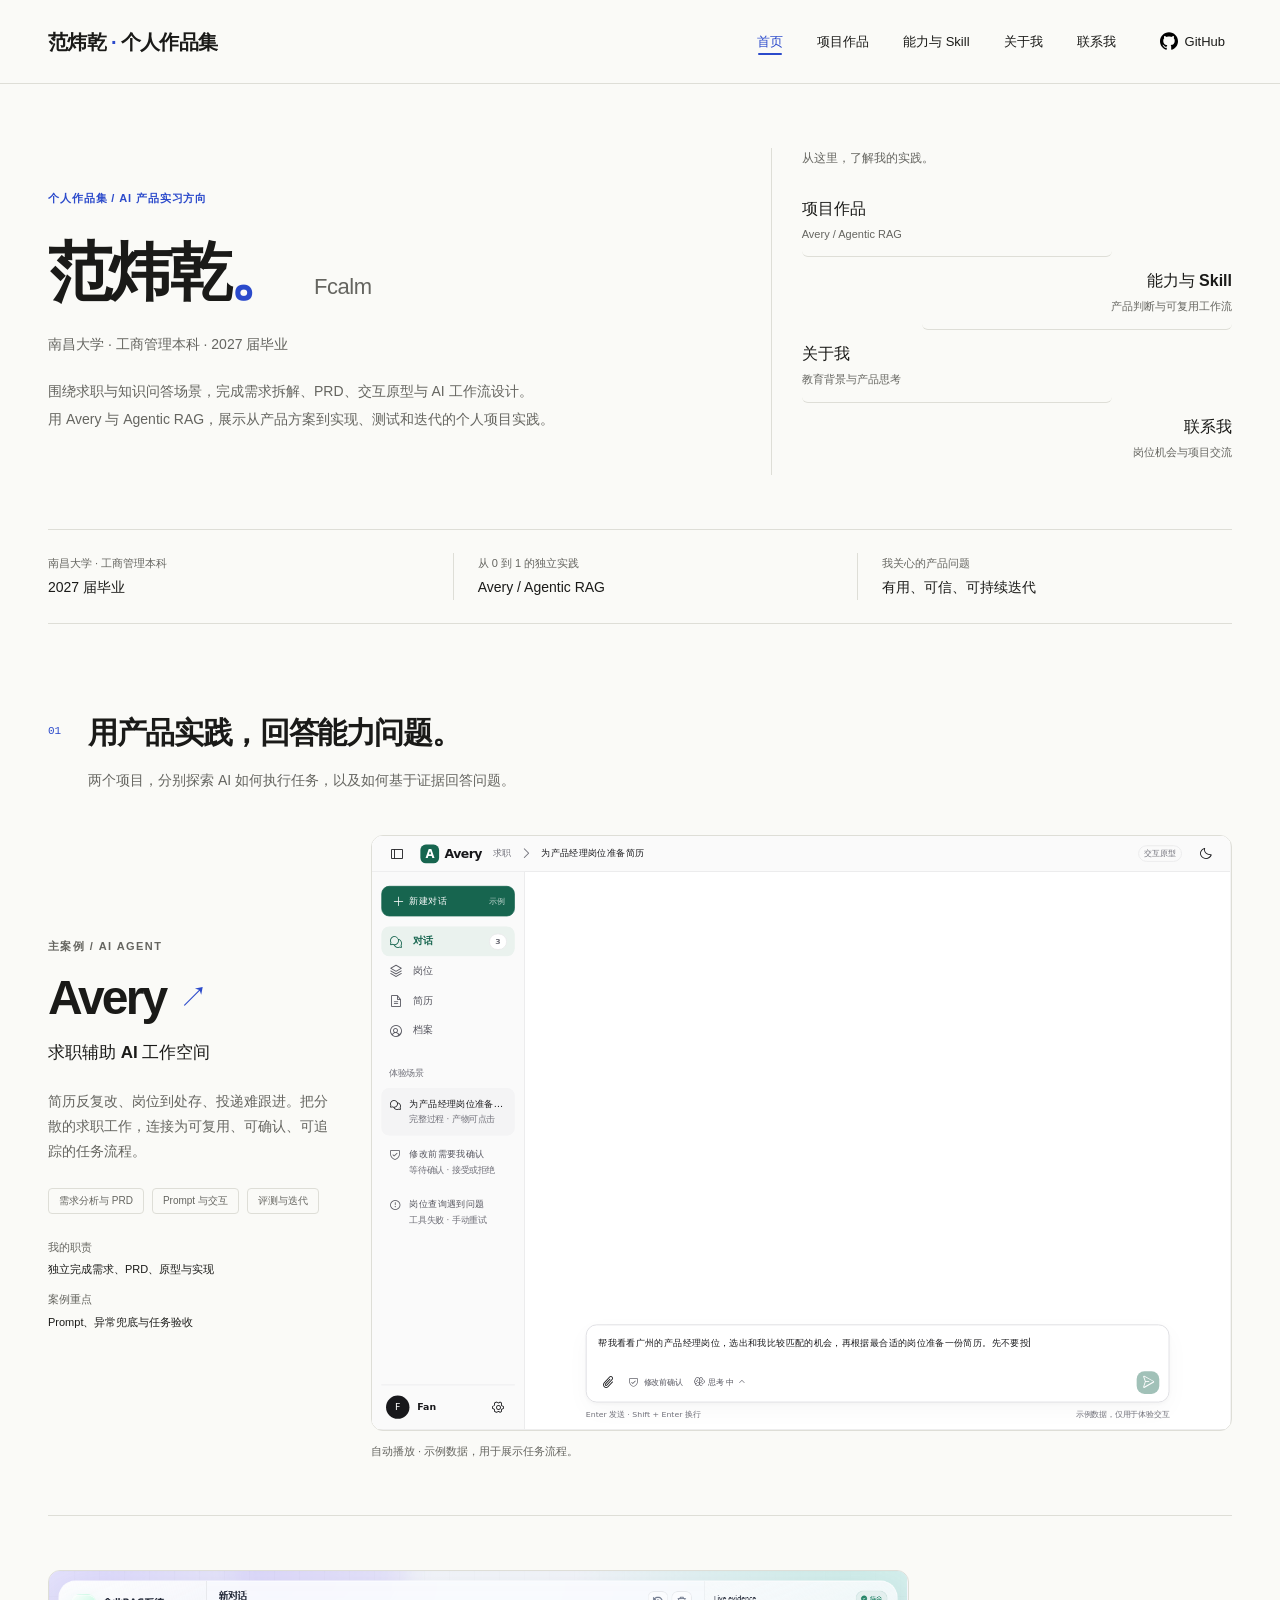
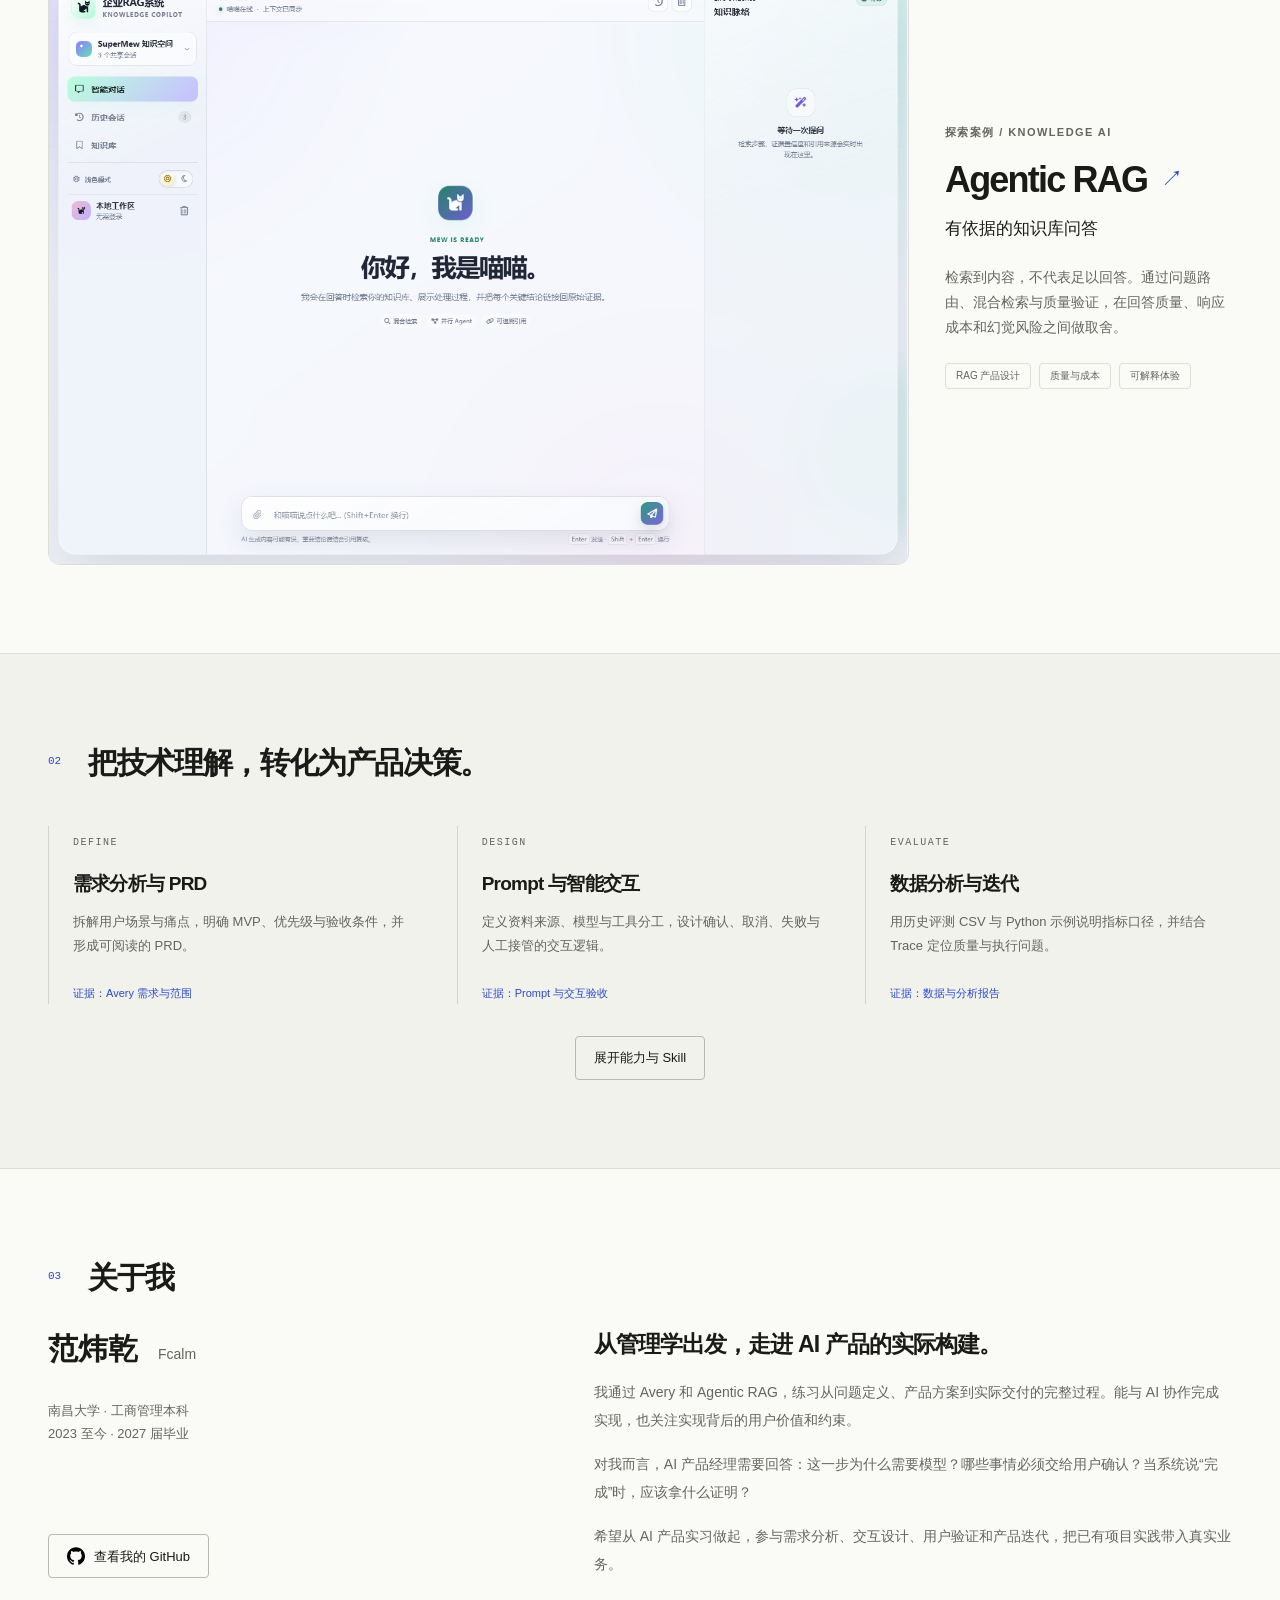
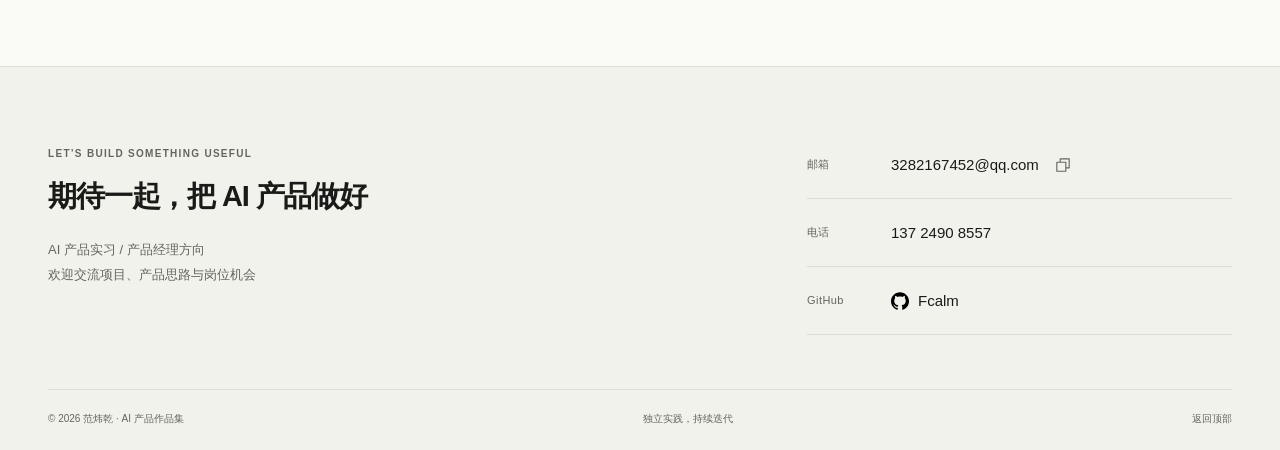
==== commit 6f2affa1: "feat(portfolio): 补充 AI 产品实习岗位的交付与分析证据" ====
--- a/index.html
+++ b/index.html
@@ -1,5 +1,5 @@
-<!doctype html><html lang="zh-CN"><head><meta charset="utf-8"><meta name="viewport" content="width=device-width, initial-scale=1"><meta name="theme-color" content="#fafaf7"><title>AI 产品经理作品集 · 范炜乾</title><meta name="description" content="范炜乾，南昌大学 2027 届。通过 Avery 与 Agentic RAG，展示 AI 产品定义、工作流设计、Skill 实践和评估迭代能力。"><meta property="og:title" content="AI 产品经理作品集 · 范炜乾"><meta property="og:description" content="范炜乾，南昌大学 2027 届。通过 Avery 与 Agentic RAG，展示 AI 产品定义、工作流设计、Skill 实践和评估迭代能力。"><meta property="og:type" content="website"><link rel="icon" href="assets/favicon.svg" type="image/svg+xml"><link rel="stylesheet" href="styles.css"><script src="site.js" defer></script></head><body id="top"><a class="skip-link" href="#main">跳转到主要内容</a><header class="site-header"><div class="container header-inner"><a class="wordmark" href="index.html" aria-label="范炜乾·个人作品集首页">范炜乾<span class="wordmark-divider">·</span>个人作品集</a><button class="menu-toggle" aria-expanded="false" aria-controls="navigation">菜单 <span aria-hidden="true">＋</span></button><nav id="navigation" aria-label="主导航"><a href="index.html" aria-current="page">首页</a><a href="index.html#selected">项目作品</a><a href="index.html#capabilities">能力与 Skill</a><a href="index.html#about">关于我</a><a href="index.html#contact">联系我</a><a class="nav-github" href="https://github.com/Fcalm" target="_blank" rel="noopener noreferrer"><img class="github-icon" src="assets/github.svg" alt="" aria-hidden="true" width="18" height="18">GitHub</a></nav></div></header><main id="main"><section class="hero container personal-hero"><div class="hero-copy"><p class="kicker">个人作品集 / AI 产品经理方向</p><h1>范炜乾<span class="accent">。</span><span class="personal-alias">Fcalm</span></h1><p class="personal-education">南昌大学 · 工商管理本科 · 2027 届毕业</p><p class="hero-intro">从真实问题出发，独立设计并搭建 AI Agent 产品。<br>通过 Avery 与 Agentic RAG，探索产品定义、AI 工作流与评估迭代。</p></div><nav class="portfolio-guide" aria-label="作品集导览"><p class="guide-title">从这里，了解我的实践。</p><a href="#selected"><span><strong>项目作品</strong><small>Avery / Agentic RAG</small></span></a><a href="#capabilities"><span><strong>能力与 Skill</strong><small>产品判断与可复用工作流</small></span></a><a href="#about"><span><strong>关于我</strong><small>教育背景与产品思考</small></span></a><a href="#contact"><span><strong>联系我</strong><small>岗位机会与项目交流</small></span></a></nav></section>
+<!doctype html><html lang="zh-CN"><head><meta charset="utf-8"><meta name="viewport" content="width=device-width, initial-scale=1"><meta name="theme-color" content="#fafaf7"><title>AI 产品经理作品集 · 范炜乾</title><meta name="description" content="范炜乾，南昌大学工商管理本科，2027 届。AI 产品实习方向，展示需求分析、PRD、交互原型、Prompt 设计与数据分析材料。"><meta property="og:title" content="AI 产品经理作品集 · 范炜乾"><meta property="og:description" content="范炜乾，南昌大学工商管理本科，2027 届。AI 产品实习方向，展示需求分析、PRD、交互原型、Prompt 设计与数据分析材料。"><meta property="og:type" content="website"><link rel="icon" href="assets/favicon.svg" type="image/svg+xml"><link rel="stylesheet" href="styles.css"><script src="site.js" defer></script></head><body id="top"><a class="skip-link" href="#main">跳转到主要内容</a><header class="site-header"><div class="container header-inner"><a class="wordmark" href="index.html" aria-label="范炜乾·个人作品集首页">范炜乾<span class="wordmark-divider">·</span>个人作品集</a><button class="menu-toggle" aria-expanded="false" aria-controls="navigation">菜单 <span aria-hidden="true">＋</span></button><nav id="navigation" aria-label="主导航"><a href="index.html" aria-current="page">首页</a><a href="index.html#selected">项目作品</a><a href="index.html#capabilities">能力与 Skill</a><a href="index.html#about">关于我</a><a href="index.html#contact">联系我</a><a class="nav-github" href="https://github.com/Fcalm" target="_blank" rel="noopener noreferrer"><img class="github-icon" src="assets/github.svg" alt="" aria-hidden="true" width="18" height="18">GitHub</a></nav></div></header><main id="main"><section class="hero container personal-hero"><div class="hero-copy"><p class="kicker">个人作品集 / AI 产品实习方向</p><h1>范炜乾<span class="accent">。</span><span class="personal-alias">Fcalm</span></h1><p class="personal-education">南昌大学 · 工商管理本科 · 2027 届毕业</p><p class="hero-intro">围绕求职与知识问答场景，完成需求拆解、PRD、交互原型与 AI 工作流设计。<br>用 Avery 与 Agentic RAG，展示从产品方案到实现、测试和迭代的个人项目实践。</p></div><nav class="portfolio-guide" aria-label="作品集导览"><p class="guide-title">从这里，了解我的实践。</p><a href="#selected"><span><strong>项目作品</strong><small>Avery / Agentic RAG</small></span></a><a href="#capabilities"><span><strong>能力与 Skill</strong><small>产品判断与可复用工作流</small></span></a><a href="#about"><span><strong>关于我</strong><small>教育背景与产品思考</small></span></a><a href="#contact"><span><strong>联系我</strong><small>岗位机会与项目交流</small></span></a></nav></section>
 <div class="container intro-band"><p>南昌大学 · 工商管理本科<br><strong>2027 届毕业</strong></p><p>从 0 到 1 的独立实践<br><strong>Avery / Agentic RAG</strong></p><p>我关心的产品问题<br><strong>有用、可信、可持续迭代</strong></p></div>
-<section class="section container" id="selected"><div class="section-heading"><span class="section-number">01</span><h2>用产品实践，回答能力问题。</h2><p>两个项目，分别探索 AI 如何执行任务，以及如何基于证据回答问题。</p></div><article class="featured-project"><div class="featured-copy"><div class="project-index">主案例 / AI AGENT</div><h3><a class="project-entry" href="project-detail.html">Avery<span class="project-entry-arrow" aria-hidden="true">↗</span></a></h3><p class="project-subtitle">求职辅助 AI 工作空间</p><p>简历反复改、岗位到处存、投递难跟进。把分散的求职工作，连接为可复用、可确认、可追踪的任务流程。</p><div class="tags"><span>产品定义</span><span>Agent 工作流</span><span>评测与信任设计</span></div><dl class="project-proof"><div><dt>我的职责</dt><dd>独立负责产品设计与实现</dd></div><div><dt>案例重点</dt><dd>为什么这样做，如何知道做对了</dd></div></dl></div><div class="home-prototype-block"><div class="prototype-viewer home-prototype" data-canvas-width="1100" data-canvas-height="760"><div class="prototype-viewport"><iframe src="prototypes/avery/index.html?embed=home" title="Avery 首页自动播放原型展示" loading="lazy" allow="fullscreen" allowfullscreen></iframe></div></div><p class="evidence-note">自动播放 · 示例数据，用于展示任务流程。</p></div></article><article class="secondary-project"><div class="home-rag-preview"><figure class="product-shot"><button class="image-zoom" data-image="assets/agentic-rag-home.png" aria-label="放大查看：Agentic RAG 真实应用主页面"><img src="assets/agentic-rag-home.png" alt="Agentic RAG 浅色主页面，展示智能对话入口和右侧知识脉络面板" loading="lazy" width="1440" height="995"><span class="zoom-label" aria-hidden="true">放大</span></button><figcaption class="rag-screen-caption">Agentic RAG 真实应用主页面</figcaption></figure></div><div class="secondary-copy"><div class="project-index">探索案例 / KNOWLEDGE AI</div><h3><a class="project-entry" href="project-rag.html">Agentic RAG<span class="project-entry-arrow" aria-hidden="true">↗</span></a></h3><p class="project-subtitle">有依据的知识库问答</p><p>检索到内容，不代表足以回答。通过问题路由、混合检索与质量验证，在回答质量、响应成本和幻觉风险之间做取舍。</p><div class="tags"><span>RAG 产品设计</span><span>质量与成本</span><span>可解释体验</span></div></div></article></section>
-<section class="section ability-section" id="capabilities"><div class="container"><div class="section-heading"><span class="section-number">02</span><h2>把技术理解，转化为产品决策。</h2></div><div class="ability-grid"><article><span>DEFINE</span><h3>先定义要完成的任务</h3><p>拆解用户、问题、触发场景与验收条件，明确 MVP 和优先级。</p><a href="project-detail.html#problem">证据：Avery 需求与范围</a></article><article><span>DESIGN</span><h3>设计 AI 与人的分工</h3><p>定义工具、上下文和确认节点，为缺失信息与异常情况设计出口。</p><a href="skills.html#library">证据：真实 Skill 工作流</a></article><article><span>EVALUATE</span><h3>用可核实的结果迭代</h3><p>区分内容质量与执行成功，通过 Trace 和最终状态定位问题。</p><a href="project-detail.html#evaluation">证据：评分体系的修正</a></article></div><a class="text-link ability-more" href="skills.html">展开能力与 Skill</a></div></section>
-<section class="section container about-section" id="about"><div class="section-heading"><span class="section-number">03</span><h2>关于我</h2></div><div class="about-identity"><p class="about-name">范炜乾<span>Fcalm</span></p><p class="muted">南昌大学 · 工商管理本科<br>2023 至今 · 2027 届毕业</p><a class="text-link about-more" href="https://github.com/Fcalm" target="_blank" rel="noopener noreferrer"><img class="github-icon" src="assets/github.svg" alt="" aria-hidden="true" width="18" height="18">查看我的 GitHub</a></div><div class="about-copy"><h3>从管理学出发，走进 AI 产品的实际构建。</h3><p>我通过 Avery 和 Agentic RAG，练习从问题定义、产品方案到实际交付的完整过程。能与 AI 协作完成实现，也关注实现背后的用户价值和约束。</p><p>对我而言，AI 产品经理需要回答：这一步为什么需要模型？哪些事情必须交给用户确认？当系统说“完成”时，应该拿什么证明？</p><p>希望在 AI 产品经理岗位上，继续打磨需求分析、产品设计和评估迭代能力。</p></div></section></main><footer id="contact"><svg class="footer-art" viewBox="0 0 1000 520" fill="none" aria-hidden="true" focusable="false"><path pathLength="1" style="--trace-delay:0.00s" d="M -110 278 C 70 70 240 80 385 245 S 675 440 775 212 S 1015 20 1120 200"/><path pathLength="1" style="--trace-delay:0.18s" d="M -110 292 C 70 79 240 92 385 256 S 675 436 775 220 S 1015 34 1120 216"/><path pathLength="1" style="--trace-delay:0.36s" d="M -110 306 C 70 88 240 104 385 267 S 675 432 775 228 S 1015 48 1120 232"/><path pathLength="1" style="--trace-delay:0.54s" d="M -110 320 C 70 97 240 116 385 278 S 675 428 775 236 S 1015 62 1120 248"/><path pathLength="1" style="--trace-delay:0.72s" d="M -110 334 C 70 106 240 128 385 289 S 675 424 775 244 S 1015 76 1120 264"/><path pathLength="1" style="--trace-delay:0.90s" d="M -110 348 C 70 115 240 140 385 300 S 675 420 775 252 S 1015 90 1120 280"/><path pathLength="1" style="--trace-delay:1.08s" d="M -110 362 C 70 124 240 152 385 311 S 675 416 775 260 S 1015 104 1120 296"/><path pathLength="1" style="--trace-delay:1.26s" d="M -110 376 C 70 133 240 164 385 322 S 675 412 775 268 S 1015 118 1120 312"/><path pathLength="1" style="--trace-delay:1.44s" d="M -110 390 C 70 142 240 176 385 333 S 675 408 775 276 S 1015 132 1120 328"/></svg><div class="container"><div class="contact-top"><div class="footer-intro"><p class="kicker">LET’S BUILD SOMETHING USEFUL</p><h2>期待一起，把 AI 产品做好</h2><p>AI 产品经理方向<br>欢迎交流项目、产品思路与岗位机会</p></div><address class="footer-contacts" aria-label="联系方式"><div class="footer-contact-row"><span class="footer-contact-label">邮箱</span><div class="footer-email"><a href="mailto:3282167452@qq.com">3282167452@qq.com</a><button class="copy-icon-button" data-copy="3282167452@qq.com" aria-label="复制邮箱地址" title="复制邮箱地址"><span class="copy-icon" aria-hidden="true"></span></button></div></div><div class="footer-contact-row"><span class="footer-contact-label">电话</span><a href="tel:13724908557">137 2490 8557</a></div><div class="footer-contact-row"><span class="footer-contact-label">GitHub</span><a class="footer-github" href="https://github.com/Fcalm" target="_blank" rel="noopener noreferrer"><img class="github-icon" src="assets/github.svg" alt="" aria-hidden="true" width="18" height="18">Fcalm</a></div></address></div><div class="footer-bottom"><span>© 2026 范炜乾 · AI 产品作品集</span><span>独立实践，持续迭代</span><a href="#top">返回顶部</a></div></div></footer><div class="toast" role="status" aria-live="polite"></div><dialog class="image-dialog" aria-label="产品截图预览"><button class="dialog-close" autofocus>关闭预览 ×</button><img alt=""><p></p></dialog></body></html>+<section class="section container" id="selected"><div class="section-heading"><span class="section-number">01</span><h2>用产品实践，回答能力问题。</h2><p>两个项目，分别探索 AI 如何执行任务，以及如何基于证据回答问题。</p></div><article class="featured-project"><div class="featured-copy"><div class="project-index">主案例 / AI AGENT</div><h3><a class="project-entry" href="project-detail.html">Avery<span class="project-entry-arrow" aria-hidden="true">↗</span></a></h3><p class="project-subtitle">求职辅助 AI 工作空间</p><p>简历反复改、岗位到处存、投递难跟进。把分散的求职工作，连接为可复用、可确认、可追踪的任务流程。</p><div class="tags"><span>需求分析与 PRD</span><span>Prompt 与交互</span><span>评测与迭代</span></div><dl class="project-proof"><div><dt>我的职责</dt><dd>独立完成需求、PRD、原型与实现</dd></div><div><dt>案例重点</dt><dd>Prompt、异常兜底与任务验收</dd></div></dl></div><div class="home-prototype-block"><div class="prototype-viewer home-prototype" data-canvas-width="1100" data-canvas-height="760"><div class="prototype-viewport"><iframe src="prototypes/avery/index.html?embed=home" title="Avery 首页自动播放原型展示" loading="lazy" allow="fullscreen" allowfullscreen></iframe></div></div><p class="evidence-note">自动播放 · 示例数据，用于展示任务流程。</p></div></article><article class="secondary-project"><div class="home-rag-preview"><figure class="product-shot"><button class="image-zoom" data-image="assets/agentic-rag-home.png" aria-label="放大查看：Agentic RAG 真实应用主页面"><img src="assets/agentic-rag-home.png" alt="Agentic RAG 浅色主页面，展示智能对话入口和右侧知识脉络面板" loading="lazy" width="1440" height="995"><span class="zoom-label" aria-hidden="true">放大</span></button><figcaption class="rag-screen-caption">Agentic RAG 真实应用主页面</figcaption></figure></div><div class="secondary-copy"><div class="project-index">探索案例 / KNOWLEDGE AI</div><h3><a class="project-entry" href="project-rag.html">Agentic RAG<span class="project-entry-arrow" aria-hidden="true">↗</span></a></h3><p class="project-subtitle">有依据的知识库问答</p><p>检索到内容，不代表足以回答。通过问题路由、混合检索与质量验证，在回答质量、响应成本和幻觉风险之间做取舍。</p><div class="tags"><span>RAG 产品设计</span><span>质量与成本</span><span>可解释体验</span></div></div></article></section>
+<section class="section ability-section" id="capabilities"><div class="container"><div class="section-heading"><span class="section-number">02</span><h2>把技术理解，转化为产品决策。</h2></div><div class="ability-grid"><article><span>DEFINE</span><h3>需求分析与 PRD</h3><p>拆解用户场景与痛点，明确 MVP、优先级与验收条件，并形成可阅读的 PRD。</p><a href="project-detail.html#problem">证据：Avery 需求与范围</a></article><article><span>DESIGN</span><h3>Prompt 与智能交互</h3><p>定义资料来源、模型与工具分工，设计确认、取消、失败与人工接管的交互逻辑。</p><a href="skills.html#deliverables">证据：Prompt 与交互验收</a></article><article><span>EVALUATE</span><h3>数据分析与迭代</h3><p>用历史评测 CSV 与 Python 示例说明指标口径，并结合 Trace 定位质量与执行问题。</p><a href="skills.html#metrics">证据：数据与分析报告</a></article></div><a class="text-link ability-more" href="skills.html">展开能力与 Skill</a></div></section>
+<section class="section container about-section" id="about"><div class="section-heading"><span class="section-number">03</span><h2>关于我</h2></div><div class="about-identity"><p class="about-name">范炜乾<span>Fcalm</span></p><p class="muted">南昌大学 · 工商管理本科<br>2023 至今 · 2027 届毕业</p><a class="text-link about-more" href="https://github.com/Fcalm" target="_blank" rel="noopener noreferrer"><img class="github-icon" src="assets/github.svg" alt="" aria-hidden="true" width="18" height="18">查看我的 GitHub</a></div><div class="about-copy"><h3>从管理学出发，走进 AI 产品的实际构建。</h3><p>我通过 Avery 和 Agentic RAG，练习从问题定义、产品方案到实际交付的完整过程。能与 AI 协作完成实现，也关注实现背后的用户价值和约束。</p><p>对我而言，AI 产品经理需要回答：这一步为什么需要模型？哪些事情必须交给用户确认？当系统说“完成”时，应该拿什么证明？</p><p>希望从 AI 产品实习做起，参与需求分析、交互设计、用户验证和产品迭代，把已有项目实践带入真实业务。</p></div></section></main><footer id="contact"><svg class="footer-art" viewBox="0 0 1000 520" fill="none" aria-hidden="true" focusable="false"><path pathLength="1" style="--trace-delay:0.00s" d="M -110 278 C 70 70 240 80 385 245 S 675 440 775 212 S 1015 20 1120 200"/><path pathLength="1" style="--trace-delay:0.18s" d="M -110 292 C 70 79 240 92 385 256 S 675 436 775 220 S 1015 34 1120 216"/><path pathLength="1" style="--trace-delay:0.36s" d="M -110 306 C 70 88 240 104 385 267 S 675 432 775 228 S 1015 48 1120 232"/><path pathLength="1" style="--trace-delay:0.54s" d="M -110 320 C 70 97 240 116 385 278 S 675 428 775 236 S 1015 62 1120 248"/><path pathLength="1" style="--trace-delay:0.72s" d="M -110 334 C 70 106 240 128 385 289 S 675 424 775 244 S 1015 76 1120 264"/><path pathLength="1" style="--trace-delay:0.90s" d="M -110 348 C 70 115 240 140 385 300 S 675 420 775 252 S 1015 90 1120 280"/><path pathLength="1" style="--trace-delay:1.08s" d="M -110 362 C 70 124 240 152 385 311 S 675 416 775 260 S 1015 104 1120 296"/><path pathLength="1" style="--trace-delay:1.26s" d="M -110 376 C 70 133 240 164 385 322 S 675 412 775 268 S 1015 118 1120 312"/><path pathLength="1" style="--trace-delay:1.44s" d="M -110 390 C 70 142 240 176 385 333 S 675 408 775 276 S 1015 132 1120 328"/></svg><div class="container"><div class="contact-top"><div class="footer-intro"><p class="kicker">LET’S BUILD SOMETHING USEFUL</p><h2>期待一起，把 AI 产品做好</h2><p>AI 产品实习 / 产品经理方向<br>欢迎交流项目、产品思路与岗位机会</p></div><address class="footer-contacts" aria-label="联系方式"><div class="footer-contact-row"><span class="footer-contact-label">邮箱</span><div class="footer-email"><a href="mailto:3282167452@qq.com">3282167452@qq.com</a><button class="copy-icon-button" data-copy="3282167452@qq.com" aria-label="复制邮箱地址" title="复制邮箱地址"><span class="copy-icon" aria-hidden="true"></span></button></div></div><div class="footer-contact-row"><span class="footer-contact-label">电话</span><a href="tel:13724908557">137 2490 8557</a></div><div class="footer-contact-row"><span class="footer-contact-label">GitHub</span><a class="footer-github" href="https://github.com/Fcalm" target="_blank" rel="noopener noreferrer"><img class="github-icon" src="assets/github.svg" alt="" aria-hidden="true" width="18" height="18">Fcalm</a></div></address></div><div class="footer-bottom"><span>© 2026 范炜乾 · AI 产品作品集</span><span>独立实践，持续迭代</span><a href="#top">返回顶部</a></div></div></footer><div class="toast" role="status" aria-live="polite"></div><dialog class="image-dialog" aria-label="产品截图预览"><button class="dialog-close" autofocus>关闭预览 ×</button><img alt=""><p></p></dialog></body></html>
--- a/styles.css
+++ b/styles.css
@@ -129,3 +129,6 @@
 .home-rag-preview .image-zoom{aspect-ratio:1100/760;border:1px solid var(--line);border-radius:12px;box-shadow:none;padding:0;background:#f5f6fb}
 .home-rag-preview .image-zoom img{width:100%;height:100%;aspect-ratio:auto;object-fit:contain}
 .home-rag-preview .rag-screen-caption{position:absolute;width:1px;height:1px;padding:0;margin:-1px;overflow:hidden;clip-path:inset(50%);white-space:nowrap;border:0}
+/* 产品交付材料沿用正文分隔线与无衬线字体。 */
+.artifact-list{border-top:1px solid var(--line)}.artifact-row{display:grid;grid-template-columns:28px minmax(0,1fr) auto;gap:20px;align-items:start;padding:28px 0;border-bottom:1px solid var(--line)}.artifact-number{color:var(--accent);font-size:12px;padding-top:4px}.artifact-row h3{font-size:19px}.artifact-row p{max-width:66ch;margin-top:10px;font-size:14px;color:var(--muted);line-height:1.9}.artifact-row>a{font-size:13px;color:var(--accent);padding:4px 0;border-bottom:1px solid var(--line);white-space:nowrap}.artifact-row>a:hover{border-color:var(--accent)}.analysis-reading{max-width:760px;margin-top:30px}.analysis-reading h3{font-size:21px;margin-bottom:15px}.analysis-reading p{font-size:14px;color:var(--muted);line-height:1.95}.analysis-section .table-scroll{margin-top:0}.delivery-section{padding-bottom:30px}
+@media(max-width:760px){.artifact-row{grid-template-columns:24px minmax(0,1fr);gap:12px;padding:24px 0}.artifact-row>a{grid-column:2;justify-self:start}.artifact-row h3{font-size:18px}.artifact-row p{font-size:13px}.analysis-section .actions{align-items:stretch}.analysis-section .actions a{white-space:normal}.analysis-section table{min-width:520px}}
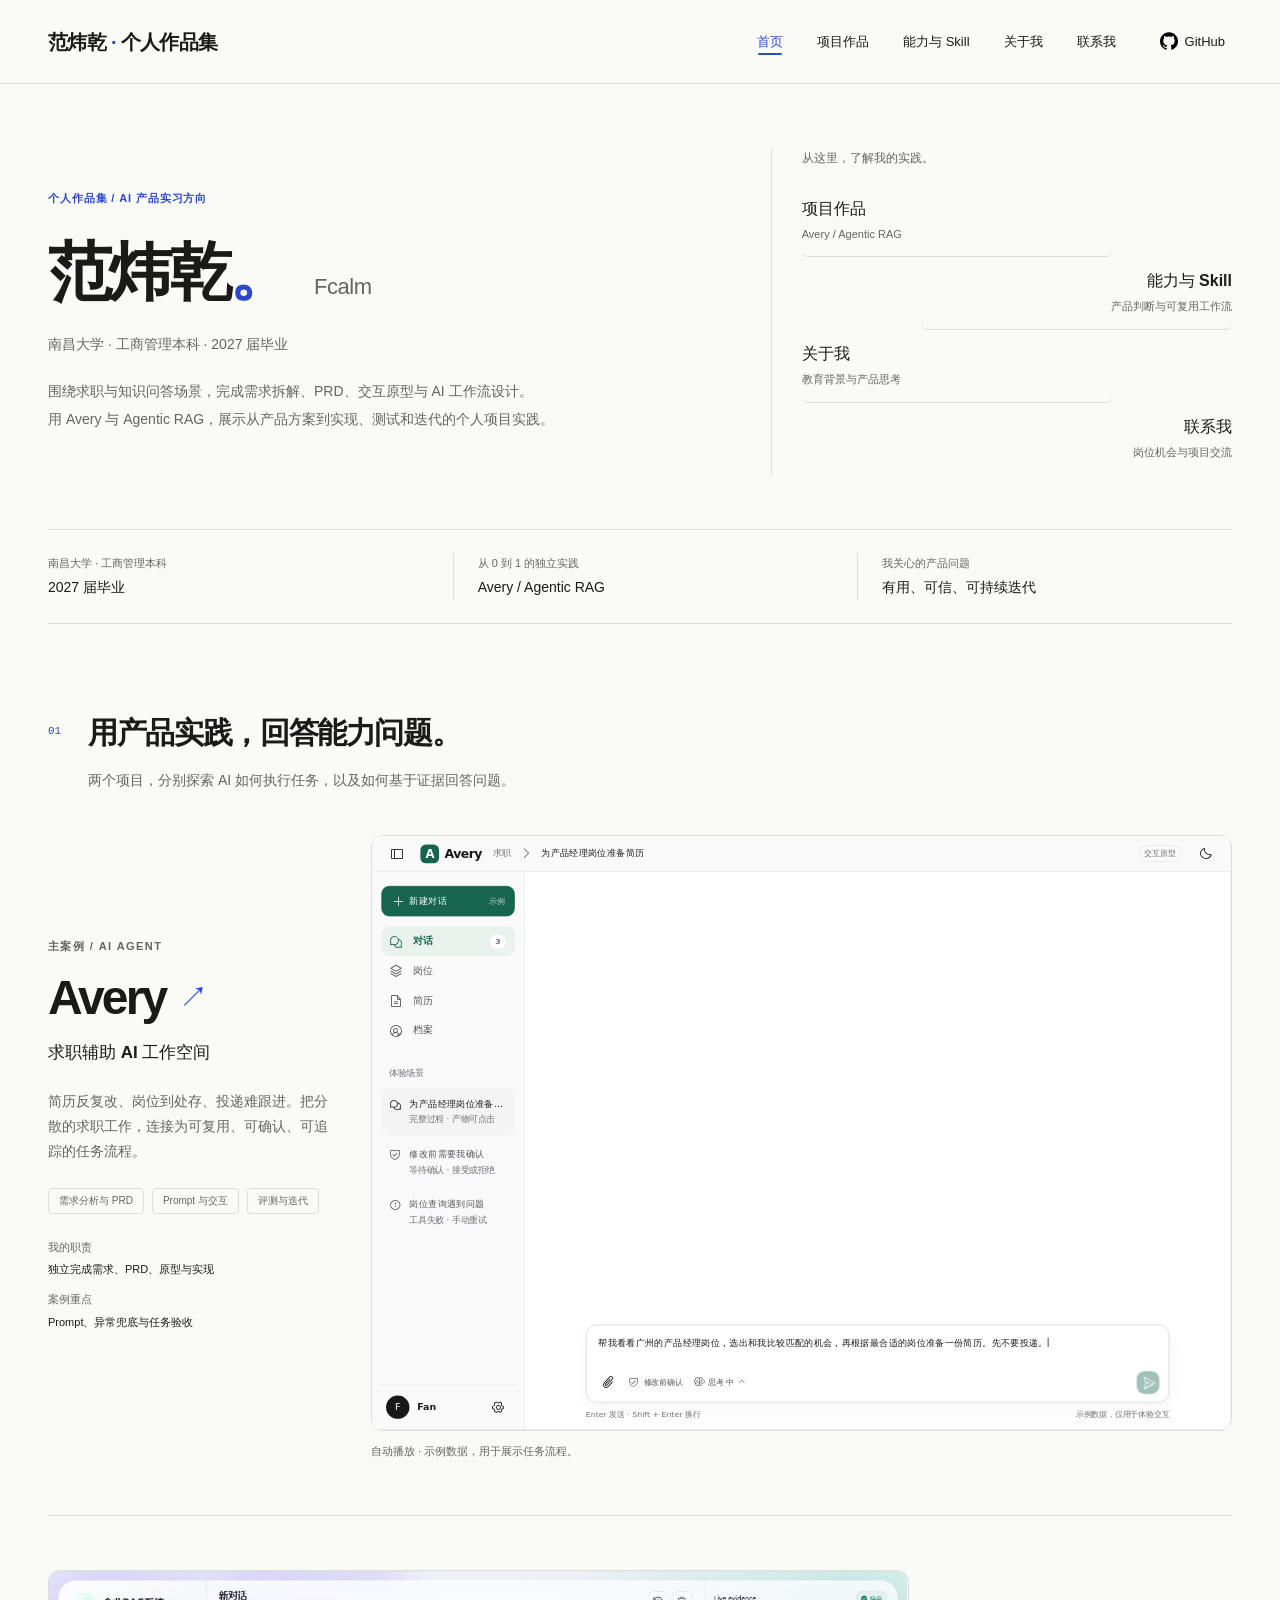
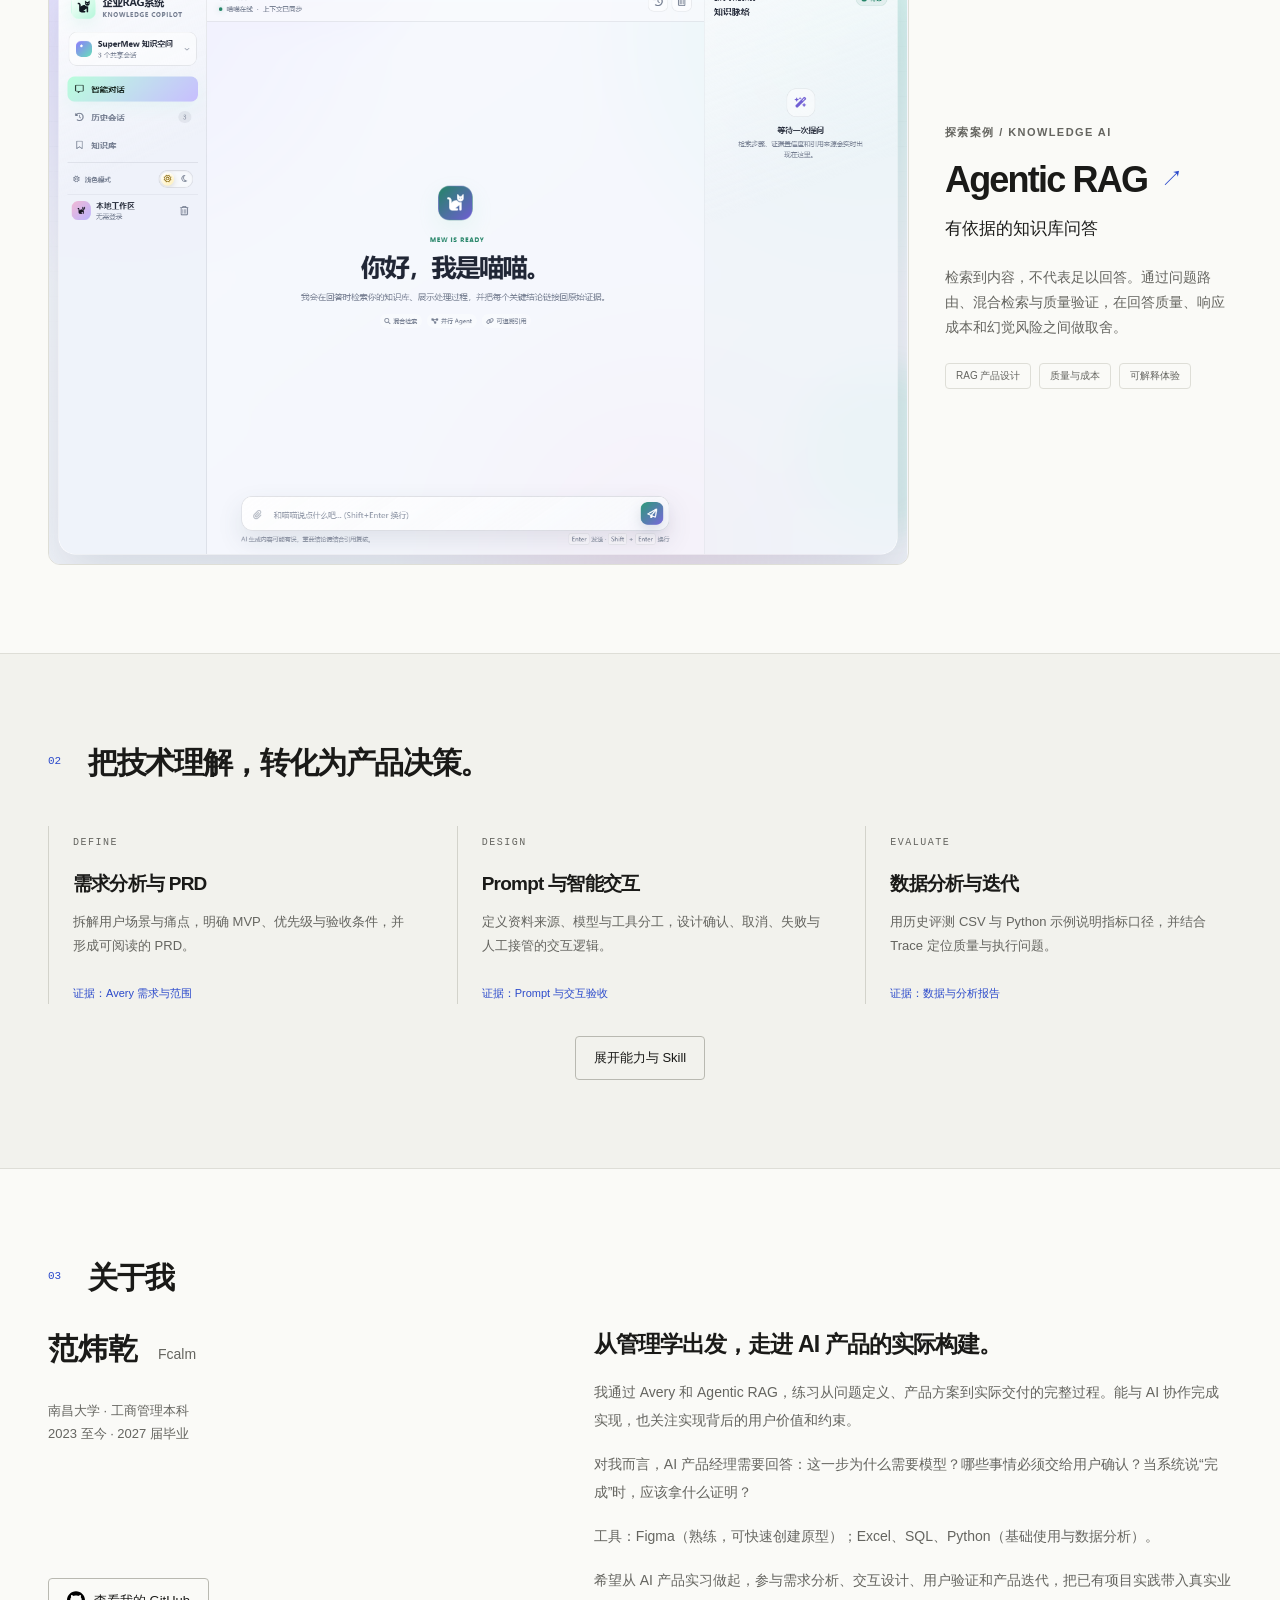
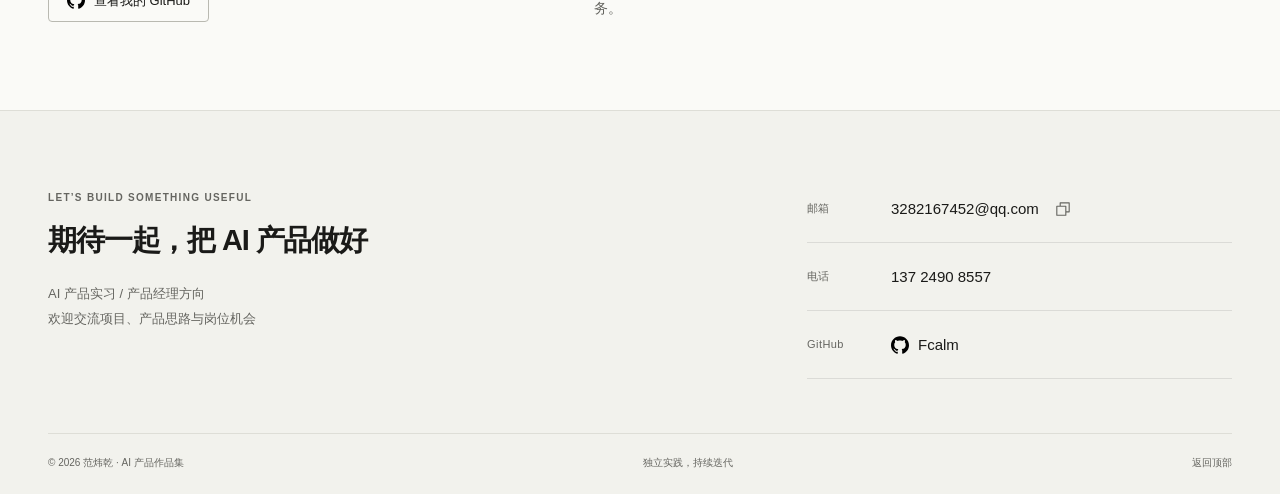
==== commit b644bdad: "docs(portfolio): 按本人确认更新工具能力与实践范围" ====
--- a/index.html
+++ b/index.html
@@ -2,4 +2,4 @@
 <div class="container intro-band"><p>南昌大学 · 工商管理本科<br><strong>2027 届毕业</strong></p><p>从 0 到 1 的独立实践<br><strong>Avery / Agentic RAG</strong></p><p>我关心的产品问题<br><strong>有用、可信、可持续迭代</strong></p></div>
 <section class="section container" id="selected"><div class="section-heading"><span class="section-number">01</span><h2>用产品实践，回答能力问题。</h2><p>两个项目，分别探索 AI 如何执行任务，以及如何基于证据回答问题。</p></div><article class="featured-project"><div class="featured-copy"><div class="project-index">主案例 / AI AGENT</div><h3><a class="project-entry" href="project-detail.html">Avery<span class="project-entry-arrow" aria-hidden="true">↗</span></a></h3><p class="project-subtitle">求职辅助 AI 工作空间</p><p>简历反复改、岗位到处存、投递难跟进。把分散的求职工作，连接为可复用、可确认、可追踪的任务流程。</p><div class="tags"><span>需求分析与 PRD</span><span>Prompt 与交互</span><span>评测与迭代</span></div><dl class="project-proof"><div><dt>我的职责</dt><dd>独立完成需求、PRD、原型与实现</dd></div><div><dt>案例重点</dt><dd>Prompt、异常兜底与任务验收</dd></div></dl></div><div class="home-prototype-block"><div class="prototype-viewer home-prototype" data-canvas-width="1100" data-canvas-height="760"><div class="prototype-viewport"><iframe src="prototypes/avery/index.html?embed=home" title="Avery 首页自动播放原型展示" loading="lazy" allow="fullscreen" allowfullscreen></iframe></div></div><p class="evidence-note">自动播放 · 示例数据，用于展示任务流程。</p></div></article><article class="secondary-project"><div class="home-rag-preview"><figure class="product-shot"><button class="image-zoom" data-image="assets/agentic-rag-home.png" aria-label="放大查看：Agentic RAG 真实应用主页面"><img src="assets/agentic-rag-home.png" alt="Agentic RAG 浅色主页面，展示智能对话入口和右侧知识脉络面板" loading="lazy" width="1440" height="995"><span class="zoom-label" aria-hidden="true">放大</span></button><figcaption class="rag-screen-caption">Agentic RAG 真实应用主页面</figcaption></figure></div><div class="secondary-copy"><div class="project-index">探索案例 / KNOWLEDGE AI</div><h3><a class="project-entry" href="project-rag.html">Agentic RAG<span class="project-entry-arrow" aria-hidden="true">↗</span></a></h3><p class="project-subtitle">有依据的知识库问答</p><p>检索到内容，不代表足以回答。通过问题路由、混合检索与质量验证，在回答质量、响应成本和幻觉风险之间做取舍。</p><div class="tags"><span>RAG 产品设计</span><span>质量与成本</span><span>可解释体验</span></div></div></article></section>
 <section class="section ability-section" id="capabilities"><div class="container"><div class="section-heading"><span class="section-number">02</span><h2>把技术理解，转化为产品决策。</h2></div><div class="ability-grid"><article><span>DEFINE</span><h3>需求分析与 PRD</h3><p>拆解用户场景与痛点，明确 MVP、优先级与验收条件，并形成可阅读的 PRD。</p><a href="project-detail.html#problem">证据：Avery 需求与范围</a></article><article><span>DESIGN</span><h3>Prompt 与智能交互</h3><p>定义资料来源、模型与工具分工，设计确认、取消、失败与人工接管的交互逻辑。</p><a href="skills.html#deliverables">证据：Prompt 与交互验收</a></article><article><span>EVALUATE</span><h3>数据分析与迭代</h3><p>用历史评测 CSV 与 Python 示例说明指标口径，并结合 Trace 定位质量与执行问题。</p><a href="skills.html#metrics">证据：数据与分析报告</a></article></div><a class="text-link ability-more" href="skills.html">展开能力与 Skill</a></div></section>
-<section class="section container about-section" id="about"><div class="section-heading"><span class="section-number">03</span><h2>关于我</h2></div><div class="about-identity"><p class="about-name">范炜乾<span>Fcalm</span></p><p class="muted">南昌大学 · 工商管理本科<br>2023 至今 · 2027 届毕业</p><a class="text-link about-more" href="https://github.com/Fcalm" target="_blank" rel="noopener noreferrer"><img class="github-icon" src="assets/github.svg" alt="" aria-hidden="true" width="18" height="18">查看我的 GitHub</a></div><div class="about-copy"><h3>从管理学出发，走进 AI 产品的实际构建。</h3><p>我通过 Avery 和 Agentic RAG，练习从问题定义、产品方案到实际交付的完整过程。能与 AI 协作完成实现，也关注实现背后的用户价值和约束。</p><p>对我而言，AI 产品经理需要回答：这一步为什么需要模型？哪些事情必须交给用户确认？当系统说“完成”时，应该拿什么证明？</p><p>希望从 AI 产品实习做起，参与需求分析、交互设计、用户验证和产品迭代，把已有项目实践带入真实业务。</p></div></section></main><footer id="contact"><svg class="footer-art" viewBox="0 0 1000 520" fill="none" aria-hidden="true" focusable="false"><path pathLength="1" style="--trace-delay:0.00s" d="M -110 278 C 70 70 240 80 385 245 S 675 440 775 212 S 1015 20 1120 200"/><path pathLength="1" style="--trace-delay:0.18s" d="M -110 292 C 70 79 240 92 385 256 S 675 436 775 220 S 1015 34 1120 216"/><path pathLength="1" style="--trace-delay:0.36s" d="M -110 306 C 70 88 240 104 385 267 S 675 432 775 228 S 1015 48 1120 232"/><path pathLength="1" style="--trace-delay:0.54s" d="M -110 320 C 70 97 240 116 385 278 S 675 428 775 236 S 1015 62 1120 248"/><path pathLength="1" style="--trace-delay:0.72s" d="M -110 334 C 70 106 240 128 385 289 S 675 424 775 244 S 1015 76 1120 264"/><path pathLength="1" style="--trace-delay:0.90s" d="M -110 348 C 70 115 240 140 385 300 S 675 420 775 252 S 1015 90 1120 280"/><path pathLength="1" style="--trace-delay:1.08s" d="M -110 362 C 70 124 240 152 385 311 S 675 416 775 260 S 1015 104 1120 296"/><path pathLength="1" style="--trace-delay:1.26s" d="M -110 376 C 70 133 240 164 385 322 S 675 412 775 268 S 1015 118 1120 312"/><path pathLength="1" style="--trace-delay:1.44s" d="M -110 390 C 70 142 240 176 385 333 S 675 408 775 276 S 1015 132 1120 328"/></svg><div class="container"><div class="contact-top"><div class="footer-intro"><p class="kicker">LET’S BUILD SOMETHING USEFUL</p><h2>期待一起，把 AI 产品做好</h2><p>AI 产品实习 / 产品经理方向<br>欢迎交流项目、产品思路与岗位机会</p></div><address class="footer-contacts" aria-label="联系方式"><div class="footer-contact-row"><span class="footer-contact-label">邮箱</span><div class="footer-email"><a href="mailto:3282167452@qq.com">3282167452@qq.com</a><button class="copy-icon-button" data-copy="3282167452@qq.com" aria-label="复制邮箱地址" title="复制邮箱地址"><span class="copy-icon" aria-hidden="true"></span></button></div></div><div class="footer-contact-row"><span class="footer-contact-label">电话</span><a href="tel:13724908557">137 2490 8557</a></div><div class="footer-contact-row"><span class="footer-contact-label">GitHub</span><a class="footer-github" href="https://github.com/Fcalm" target="_blank" rel="noopener noreferrer"><img class="github-icon" src="assets/github.svg" alt="" aria-hidden="true" width="18" height="18">Fcalm</a></div></address></div><div class="footer-bottom"><span>© 2026 范炜乾 · AI 产品作品集</span><span>独立实践，持续迭代</span><a href="#top">返回顶部</a></div></div></footer><div class="toast" role="status" aria-live="polite"></div><dialog class="image-dialog" aria-label="产品截图预览"><button class="dialog-close" autofocus>关闭预览 ×</button><img alt=""><p></p></dialog></body></html>+<section class="section container about-section" id="about"><div class="section-heading"><span class="section-number">03</span><h2>关于我</h2></div><div class="about-identity"><p class="about-name">范炜乾<span>Fcalm</span></p><p class="muted">南昌大学 · 工商管理本科<br>2023 至今 · 2027 届毕业</p><a class="text-link about-more" href="https://github.com/Fcalm" target="_blank" rel="noopener noreferrer"><img class="github-icon" src="assets/github.svg" alt="" aria-hidden="true" width="18" height="18">查看我的 GitHub</a></div><div class="about-copy"><h3>从管理学出发，走进 AI 产品的实际构建。</h3><p>我通过 Avery 和 Agentic RAG，练习从问题定义、产品方案到实际交付的完整过程。能与 AI 协作完成实现，也关注实现背后的用户价值和约束。</p><p>对我而言，AI 产品经理需要回答：这一步为什么需要模型？哪些事情必须交给用户确认？当系统说“完成”时，应该拿什么证明？</p><p class="about-tools">工具：Figma（熟练，可快速创建原型）；Excel、SQL、Python（基础使用与数据分析）。</p><p>希望从 AI 产品实习做起，参与需求分析、交互设计、用户验证和产品迭代，把已有项目实践带入真实业务。</p></div></section></main><footer id="contact"><svg class="footer-art" viewBox="0 0 1000 520" fill="none" aria-hidden="true" focusable="false"><path pathLength="1" style="--trace-delay:0.00s" d="M -110 278 C 70 70 240 80 385 245 S 675 440 775 212 S 1015 20 1120 200"/><path pathLength="1" style="--trace-delay:0.18s" d="M -110 292 C 70 79 240 92 385 256 S 675 436 775 220 S 1015 34 1120 216"/><path pathLength="1" style="--trace-delay:0.36s" d="M -110 306 C 70 88 240 104 385 267 S 675 432 775 228 S 1015 48 1120 232"/><path pathLength="1" style="--trace-delay:0.54s" d="M -110 320 C 70 97 240 116 385 278 S 675 428 775 236 S 1015 62 1120 248"/><path pathLength="1" style="--trace-delay:0.72s" d="M -110 334 C 70 106 240 128 385 289 S 675 424 775 244 S 1015 76 1120 264"/><path pathLength="1" style="--trace-delay:0.90s" d="M -110 348 C 70 115 240 140 385 300 S 675 420 775 252 S 1015 90 1120 280"/><path pathLength="1" style="--trace-delay:1.08s" d="M -110 362 C 70 124 240 152 385 311 S 675 416 775 260 S 1015 104 1120 296"/><path pathLength="1" style="--trace-delay:1.26s" d="M -110 376 C 70 133 240 164 385 322 S 675 412 775 268 S 1015 118 1120 312"/><path pathLength="1" style="--trace-delay:1.44s" d="M -110 390 C 70 142 240 176 385 333 S 675 408 775 276 S 1015 132 1120 328"/></svg><div class="container"><div class="contact-top"><div class="footer-intro"><p class="kicker">LET’S BUILD SOMETHING USEFUL</p><h2>期待一起，把 AI 产品做好</h2><p>AI 产品实习 / 产品经理方向<br>欢迎交流项目、产品思路与岗位机会</p></div><address class="footer-contacts" aria-label="联系方式"><div class="footer-contact-row"><span class="footer-contact-label">邮箱</span><div class="footer-email"><a href="mailto:3282167452@qq.com">3282167452@qq.com</a><button class="copy-icon-button" data-copy="3282167452@qq.com" aria-label="复制邮箱地址" title="复制邮箱地址"><span class="copy-icon" aria-hidden="true"></span></button></div></div><div class="footer-contact-row"><span class="footer-contact-label">电话</span><a href="tel:13724908557">137 2490 8557</a></div><div class="footer-contact-row"><span class="footer-contact-label">GitHub</span><a class="footer-github" href="https://github.com/Fcalm" target="_blank" rel="noopener noreferrer"><img class="github-icon" src="assets/github.svg" alt="" aria-hidden="true" width="18" height="18">Fcalm</a></div></address></div><div class="footer-bottom"><span>© 2026 范炜乾 · AI 产品作品集</span><span>独立实践，持续迭代</span><a href="#top">返回顶部</a></div></div></footer><div class="toast" role="status" aria-live="polite"></div><dialog class="image-dialog" aria-label="产品截图预览"><button class="dialog-close" autofocus>关闭预览 ×</button><img alt=""><p></p></dialog></body></html>
--- a/styles.css
+++ b/styles.css
@@ -132,3 +132,5 @@
 /* 产品交付材料沿用正文分隔线与无衬线字体。 */
 .artifact-list{border-top:1px solid var(--line)}.artifact-row{display:grid;grid-template-columns:28px minmax(0,1fr) auto;gap:20px;align-items:start;padding:28px 0;border-bottom:1px solid var(--line)}.artifact-number{color:var(--accent);font-size:12px;padding-top:4px}.artifact-row h3{font-size:19px}.artifact-row p{max-width:66ch;margin-top:10px;font-size:14px;color:var(--muted);line-height:1.9}.artifact-row>a{font-size:13px;color:var(--accent);padding:4px 0;border-bottom:1px solid var(--line);white-space:nowrap}.artifact-row>a:hover{border-color:var(--accent)}.analysis-reading{max-width:760px;margin-top:30px}.analysis-reading h3{font-size:21px;margin-bottom:15px}.analysis-reading p{font-size:14px;color:var(--muted);line-height:1.95}.analysis-section .table-scroll{margin-top:0}.delivery-section{padding-bottom:30px}
 @media(max-width:760px){.artifact-row{grid-template-columns:24px minmax(0,1fr);gap:12px;padding:24px 0}.artifact-row>a{grid-column:2;justify-self:start}.artifact-row h3{font-size:18px}.artifact-row p{font-size:13px}.analysis-section .actions{align-items:stretch}.analysis-section .actions a{white-space:normal}.analysis-section table{min-width:520px}}
+.artifact-document{max-width:920px;padding-block:52px 72px}.artifact-document article{margin-top:30px}.artifact-document h1{font-size:clamp(28px,3vw,42px);line-height:1.5}.artifact-document h2{font-size:23px;margin:42px 0 18px}.artifact-document h3{font-size:19px;margin:28px 0 14px}.artifact-document p,.artifact-document li{font-size:15px;line-height:1.95}.artifact-document article>p:first-of-type{margin-top:22px;color:var(--muted)}.artifact-document ul,.artifact-document ol{padding-left:24px}.artifact-document li+li{margin-top:9px}.artifact-document article a{color:var(--accent);border-bottom:1px solid var(--line);overflow-wrap:anywhere}.artifact-document .table-scroll{margin-block:24px}.artifact-document table{min-width:640px}.artifact-document pre{padding:20px;background:var(--soft);overflow:auto}.artifact-document code{font-size:.9em}.artifact-document .actions .text-link{font-family:var(--control-font)}
+@media(max-width:760px){.artifact-document{padding-block:32px 48px}.artifact-document h2{font-size:21px}.artifact-document p,.artifact-document li{font-size:14px}}
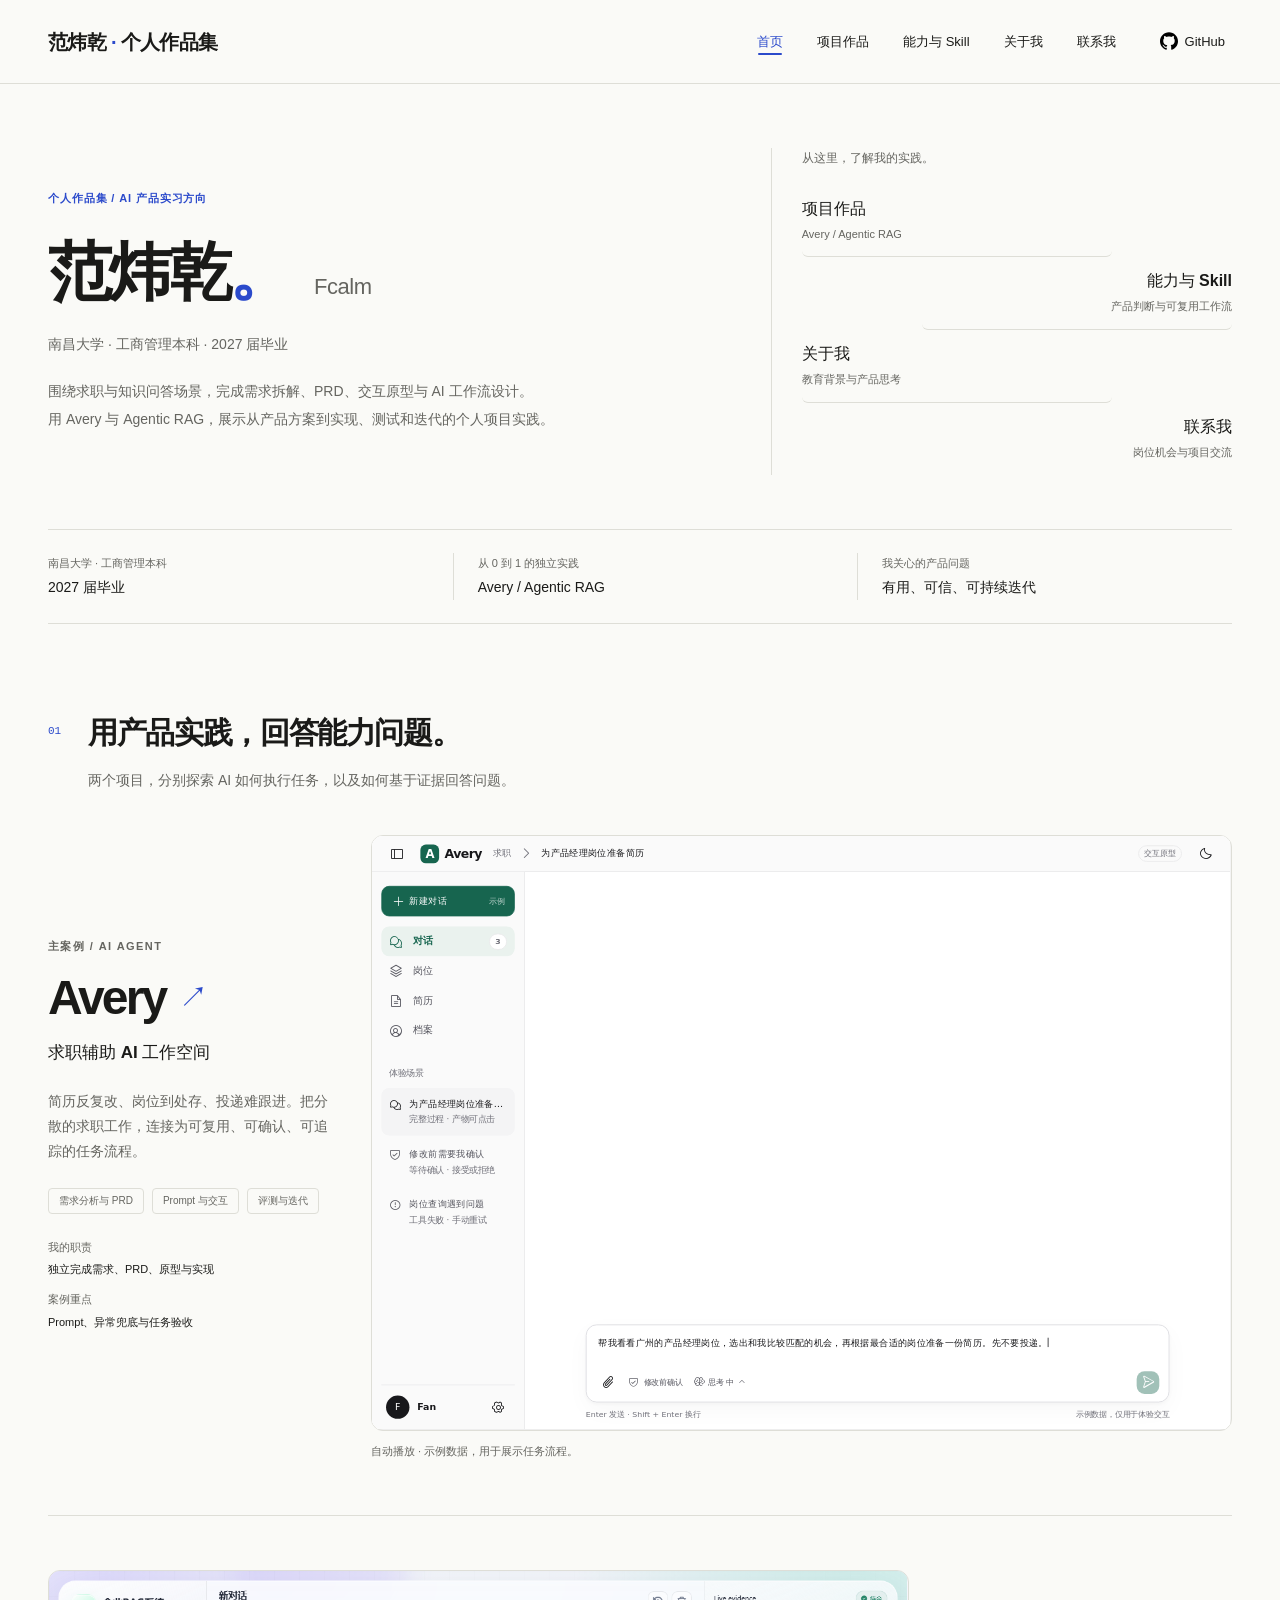
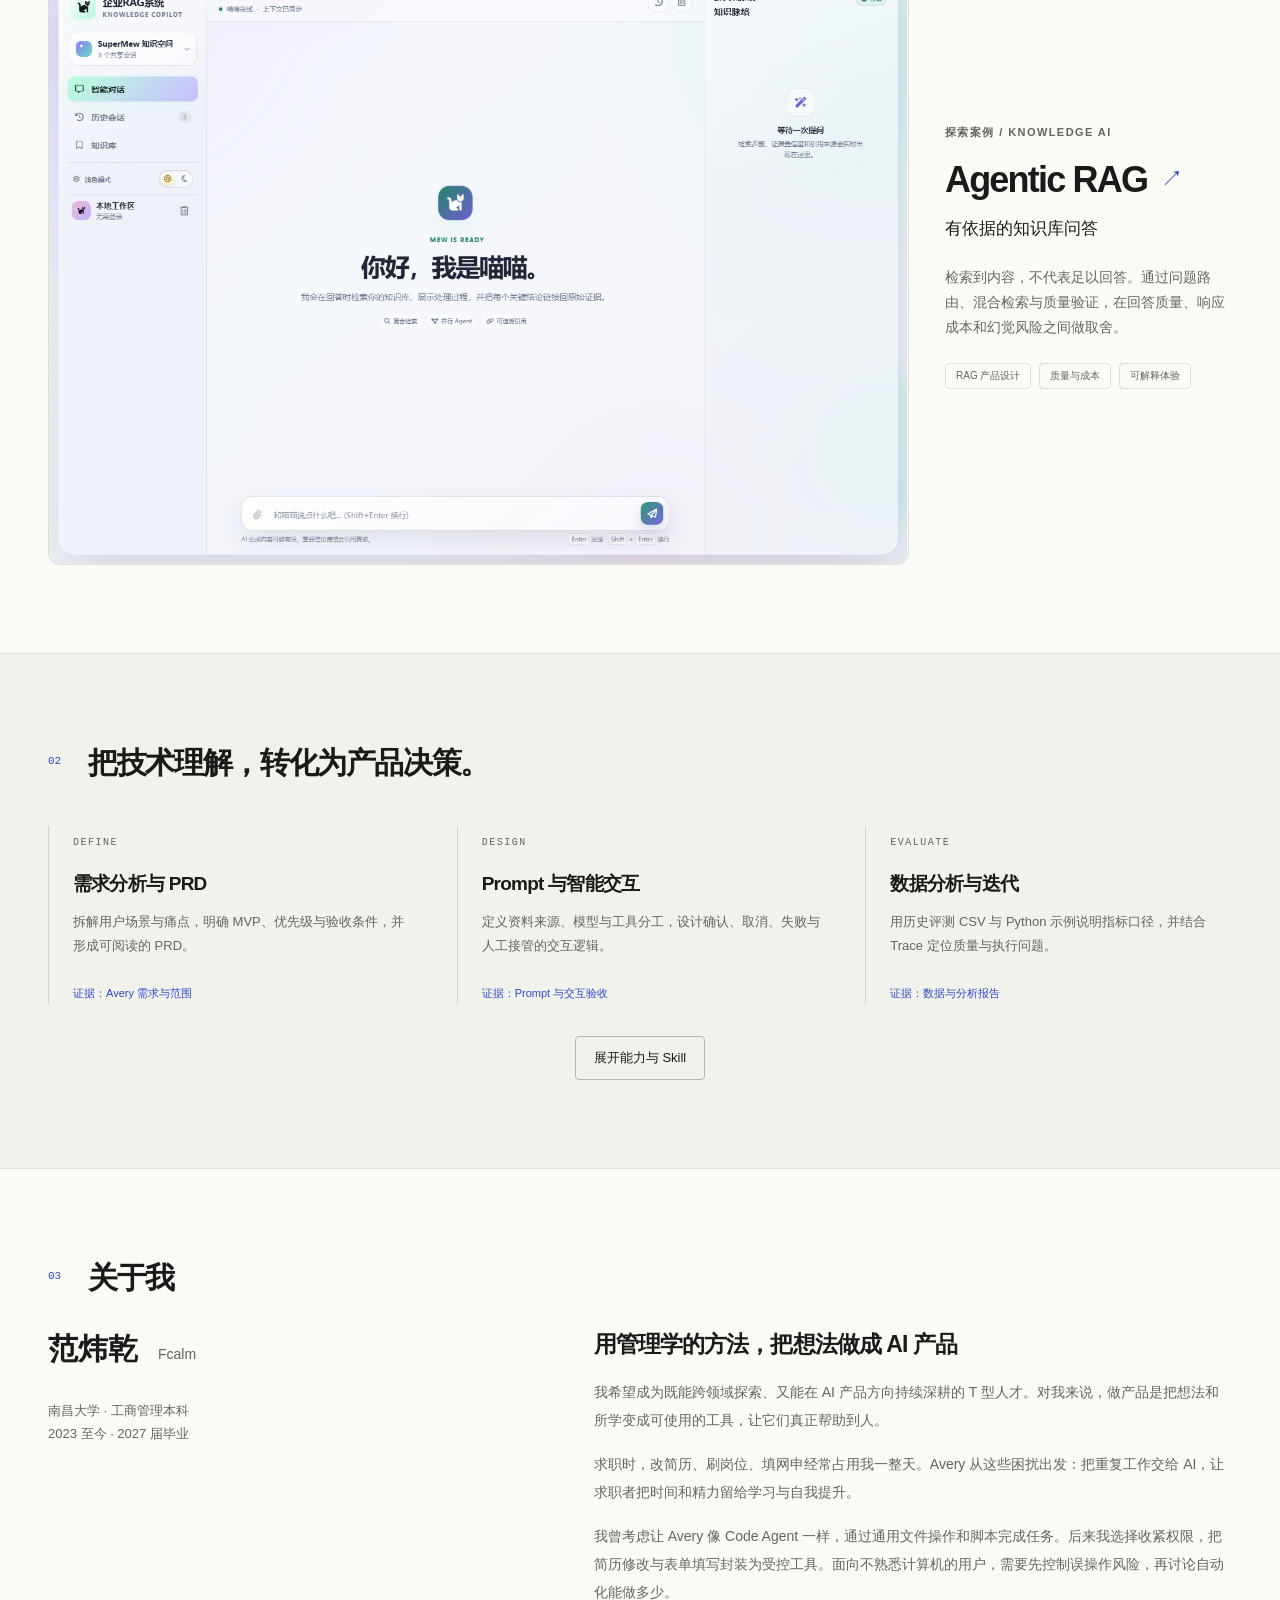
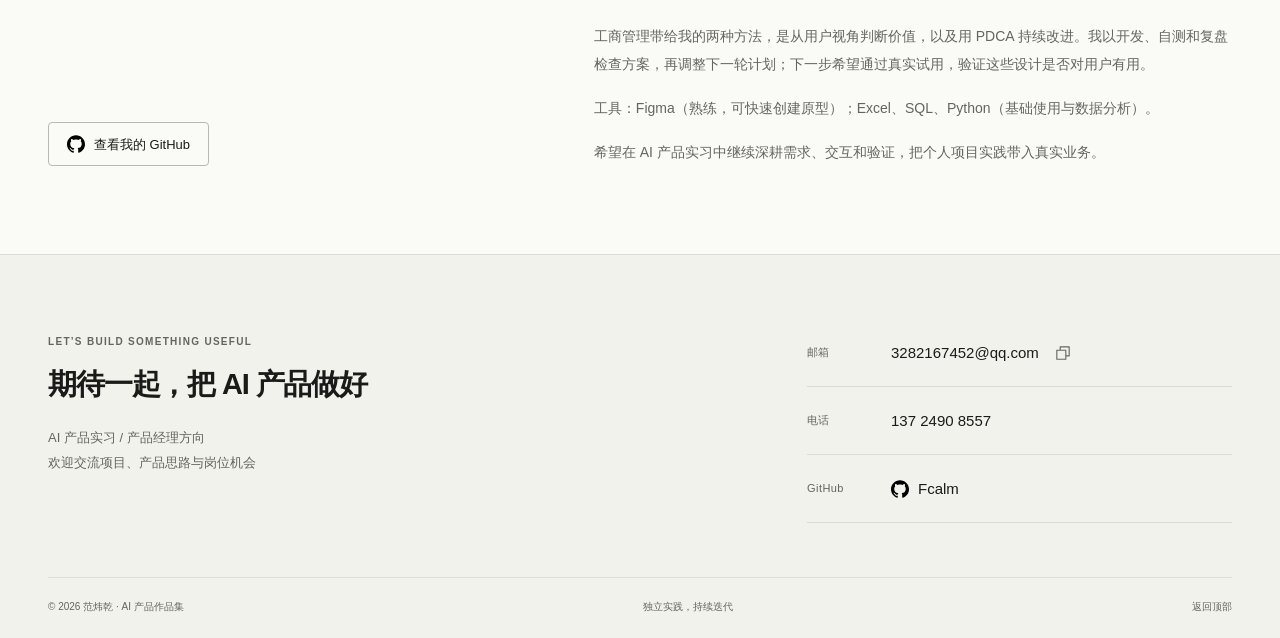
==== commit fc16c8b6: "docs(portfolio): 用个人动机与产品取舍丰富关于我" ====
--- a/index.html
+++ b/index.html
@@ -2,4 +2,10 @@
 <div class="container intro-band"><p>南昌大学 · 工商管理本科<br><strong>2027 届毕业</strong></p><p>从 0 到 1 的独立实践<br><strong>Avery / Agentic RAG</strong></p><p>我关心的产品问题<br><strong>有用、可信、可持续迭代</strong></p></div>
 <section class="section container" id="selected"><div class="section-heading"><span class="section-number">01</span><h2>用产品实践，回答能力问题。</h2><p>两个项目，分别探索 AI 如何执行任务，以及如何基于证据回答问题。</p></div><article class="featured-project"><div class="featured-copy"><div class="project-index">主案例 / AI AGENT</div><h3><a class="project-entry" href="project-detail.html">Avery<span class="project-entry-arrow" aria-hidden="true">↗</span></a></h3><p class="project-subtitle">求职辅助 AI 工作空间</p><p>简历反复改、岗位到处存、投递难跟进。把分散的求职工作，连接为可复用、可确认、可追踪的任务流程。</p><div class="tags"><span>需求分析与 PRD</span><span>Prompt 与交互</span><span>评测与迭代</span></div><dl class="project-proof"><div><dt>我的职责</dt><dd>独立完成需求、PRD、原型与实现</dd></div><div><dt>案例重点</dt><dd>Prompt、异常兜底与任务验收</dd></div></dl></div><div class="home-prototype-block"><div class="prototype-viewer home-prototype" data-canvas-width="1100" data-canvas-height="760"><div class="prototype-viewport"><iframe src="prototypes/avery/index.html?embed=home" title="Avery 首页自动播放原型展示" loading="lazy" allow="fullscreen" allowfullscreen></iframe></div></div><p class="evidence-note">自动播放 · 示例数据，用于展示任务流程。</p></div></article><article class="secondary-project"><div class="home-rag-preview"><figure class="product-shot"><button class="image-zoom" data-image="assets/agentic-rag-home.png" aria-label="放大查看：Agentic RAG 真实应用主页面"><img src="assets/agentic-rag-home.png" alt="Agentic RAG 浅色主页面，展示智能对话入口和右侧知识脉络面板" loading="lazy" width="1440" height="995"><span class="zoom-label" aria-hidden="true">放大</span></button><figcaption class="rag-screen-caption">Agentic RAG 真实应用主页面</figcaption></figure></div><div class="secondary-copy"><div class="project-index">探索案例 / KNOWLEDGE AI</div><h3><a class="project-entry" href="project-rag.html">Agentic RAG<span class="project-entry-arrow" aria-hidden="true">↗</span></a></h3><p class="project-subtitle">有依据的知识库问答</p><p>检索到内容，不代表足以回答。通过问题路由、混合检索与质量验证，在回答质量、响应成本和幻觉风险之间做取舍。</p><div class="tags"><span>RAG 产品设计</span><span>质量与成本</span><span>可解释体验</span></div></div></article></section>
 <section class="section ability-section" id="capabilities"><div class="container"><div class="section-heading"><span class="section-number">02</span><h2>把技术理解，转化为产品决策。</h2></div><div class="ability-grid"><article><span>DEFINE</span><h3>需求分析与 PRD</h3><p>拆解用户场景与痛点，明确 MVP、优先级与验收条件，并形成可阅读的 PRD。</p><a href="project-detail.html#problem">证据：Avery 需求与范围</a></article><article><span>DESIGN</span><h3>Prompt 与智能交互</h3><p>定义资料来源、模型与工具分工，设计确认、取消、失败与人工接管的交互逻辑。</p><a href="skills.html#deliverables">证据：Prompt 与交互验收</a></article><article><span>EVALUATE</span><h3>数据分析与迭代</h3><p>用历史评测 CSV 与 Python 示例说明指标口径，并结合 Trace 定位质量与执行问题。</p><a href="skills.html#metrics">证据：数据与分析报告</a></article></div><a class="text-link ability-more" href="skills.html">展开能力与 Skill</a></div></section>
-<section class="section container about-section" id="about"><div class="section-heading"><span class="section-number">03</span><h2>关于我</h2></div><div class="about-identity"><p class="about-name">范炜乾<span>Fcalm</span></p><p class="muted">南昌大学 · 工商管理本科<br>2023 至今 · 2027 届毕业</p><a class="text-link about-more" href="https://github.com/Fcalm" target="_blank" rel="noopener noreferrer"><img class="github-icon" src="assets/github.svg" alt="" aria-hidden="true" width="18" height="18">查看我的 GitHub</a></div><div class="about-copy"><h3>从管理学出发，走进 AI 产品的实际构建。</h3><p>我通过 Avery 和 Agentic RAG，练习从问题定义、产品方案到实际交付的完整过程。能与 AI 协作完成实现，也关注实现背后的用户价值和约束。</p><p>对我而言，AI 产品经理需要回答：这一步为什么需要模型？哪些事情必须交给用户确认？当系统说“完成”时，应该拿什么证明？</p><p class="about-tools">工具：Figma（熟练，可快速创建原型）；Excel、SQL、Python（基础使用与数据分析）。</p><p>希望从 AI 产品实习做起，参与需求分析、交互设计、用户验证和产品迭代，把已有项目实践带入真实业务。</p></div></section></main><footer id="contact"><svg class="footer-art" viewBox="0 0 1000 520" fill="none" aria-hidden="true" focusable="false"><path pathLength="1" style="--trace-delay:0.00s" d="M -110 278 C 70 70 240 80 385 245 S 675 440 775 212 S 1015 20 1120 200"/><path pathLength="1" style="--trace-delay:0.18s" d="M -110 292 C 70 79 240 92 385 256 S 675 436 775 220 S 1015 34 1120 216"/><path pathLength="1" style="--trace-delay:0.36s" d="M -110 306 C 70 88 240 104 385 267 S 675 432 775 228 S 1015 48 1120 232"/><path pathLength="1" style="--trace-delay:0.54s" d="M -110 320 C 70 97 240 116 385 278 S 675 428 775 236 S 1015 62 1120 248"/><path pathLength="1" style="--trace-delay:0.72s" d="M -110 334 C 70 106 240 128 385 289 S 675 424 775 244 S 1015 76 1120 264"/><path pathLength="1" style="--trace-delay:0.90s" d="M -110 348 C 70 115 240 140 385 300 S 675 420 775 252 S 1015 90 1120 280"/><path pathLength="1" style="--trace-delay:1.08s" d="M -110 362 C 70 124 240 152 385 311 S 675 416 775 260 S 1015 104 1120 296"/><path pathLength="1" style="--trace-delay:1.26s" d="M -110 376 C 70 133 240 164 385 322 S 675 412 775 268 S 1015 118 1120 312"/><path pathLength="1" style="--trace-delay:1.44s" d="M -110 390 C 70 142 240 176 385 333 S 675 408 775 276 S 1015 132 1120 328"/></svg><div class="container"><div class="contact-top"><div class="footer-intro"><p class="kicker">LET’S BUILD SOMETHING USEFUL</p><h2>期待一起，把 AI 产品做好</h2><p>AI 产品实习 / 产品经理方向<br>欢迎交流项目、产品思路与岗位机会</p></div><address class="footer-contacts" aria-label="联系方式"><div class="footer-contact-row"><span class="footer-contact-label">邮箱</span><div class="footer-email"><a href="mailto:3282167452@qq.com">3282167452@qq.com</a><button class="copy-icon-button" data-copy="3282167452@qq.com" aria-label="复制邮箱地址" title="复制邮箱地址"><span class="copy-icon" aria-hidden="true"></span></button></div></div><div class="footer-contact-row"><span class="footer-contact-label">电话</span><a href="tel:13724908557">137 2490 8557</a></div><div class="footer-contact-row"><span class="footer-contact-label">GitHub</span><a class="footer-github" href="https://github.com/Fcalm" target="_blank" rel="noopener noreferrer"><img class="github-icon" src="assets/github.svg" alt="" aria-hidden="true" width="18" height="18">Fcalm</a></div></address></div><div class="footer-bottom"><span>© 2026 范炜乾 · AI 产品作品集</span><span>独立实践，持续迭代</span><a href="#top">返回顶部</a></div></div></footer><div class="toast" role="status" aria-live="polite"></div><dialog class="image-dialog" aria-label="产品截图预览"><button class="dialog-close" autofocus>关闭预览 ×</button><img alt=""><p></p></dialog></body></html>+<section class="section container about-section" id="about"><div class="section-heading"><span class="section-number">03</span><h2>关于我</h2></div><div class="about-identity"><p class="about-name">范炜乾<span>Fcalm</span></p><p class="muted">南昌大学 · 工商管理本科<br>2023 至今 · 2027 届毕业</p><a class="text-link about-more" href="https://github.com/Fcalm" target="_blank" rel="noopener noreferrer"><img class="github-icon" src="assets/github.svg" alt="" aria-hidden="true" width="18" height="18">查看我的 GitHub</a></div><div class="about-copy"><h3>用管理学的方法，把想法做成 AI 产品</h3>
+<p>我希望成为既能跨领域探索、又能在 AI 产品方向持续深耕的 T 型人才。对我来说，做产品是把想法和所学变成可使用的工具，让它们真正帮助到人。</p>
+<p>求职时，改简历、刷岗位、填网申经常占用我一整天。Avery 从这些困扰出发：把重复工作交给 AI，让求职者把时间和精力留给学习与自我提升。</p>
+<p>我曾考虑让 Avery 像 Code Agent 一样，通过通用文件操作和脚本完成任务。后来我选择收紧权限，把简历修改与表单填写封装为受控工具。面向不熟悉计算机的用户，需要先控制误操作风险，再讨论自动化能做多少。</p>
+<p>工商管理带给我的两种方法，是从用户视角判断价值，以及用 PDCA 持续改进。我以开发、自测和复盘检查方案，再调整下一轮计划；下一步希望通过真实试用，验证这些设计是否对用户有用。</p>
+<p class="about-tools">工具：Figma（熟练，可快速创建原型）；Excel、SQL、Python（基础使用与数据分析）。</p>
+<p>希望在 AI 产品实习中继续深耕需求、交互和验证，把个人项目实践带入真实业务。</p></div></section></main><footer id="contact"><svg class="footer-art" viewBox="0 0 1000 520" fill="none" aria-hidden="true" focusable="false"><path pathLength="1" style="--trace-delay:0.00s" d="M -110 278 C 70 70 240 80 385 245 S 675 440 775 212 S 1015 20 1120 200"/><path pathLength="1" style="--trace-delay:0.18s" d="M -110 292 C 70 79 240 92 385 256 S 675 436 775 220 S 1015 34 1120 216"/><path pathLength="1" style="--trace-delay:0.36s" d="M -110 306 C 70 88 240 104 385 267 S 675 432 775 228 S 1015 48 1120 232"/><path pathLength="1" style="--trace-delay:0.54s" d="M -110 320 C 70 97 240 116 385 278 S 675 428 775 236 S 1015 62 1120 248"/><path pathLength="1" style="--trace-delay:0.72s" d="M -110 334 C 70 106 240 128 385 289 S 675 424 775 244 S 1015 76 1120 264"/><path pathLength="1" style="--trace-delay:0.90s" d="M -110 348 C 70 115 240 140 385 300 S 675 420 775 252 S 1015 90 1120 280"/><path pathLength="1" style="--trace-delay:1.08s" d="M -110 362 C 70 124 240 152 385 311 S 675 416 775 260 S 1015 104 1120 296"/><path pathLength="1" style="--trace-delay:1.26s" d="M -110 376 C 70 133 240 164 385 322 S 675 412 775 268 S 1015 118 1120 312"/><path pathLength="1" style="--trace-delay:1.44s" d="M -110 390 C 70 142 240 176 385 333 S 675 408 775 276 S 1015 132 1120 328"/></svg><div class="container"><div class="contact-top"><div class="footer-intro"><p class="kicker">LET’S BUILD SOMETHING USEFUL</p><h2>期待一起，把 AI 产品做好</h2><p>AI 产品实习 / 产品经理方向<br>欢迎交流项目、产品思路与岗位机会</p></div><address class="footer-contacts" aria-label="联系方式"><div class="footer-contact-row"><span class="footer-contact-label">邮箱</span><div class="footer-email"><a href="mailto:3282167452@qq.com">3282167452@qq.com</a><button class="copy-icon-button" data-copy="3282167452@qq.com" aria-label="复制邮箱地址" title="复制邮箱地址"><span class="copy-icon" aria-hidden="true"></span></button></div></div><div class="footer-contact-row"><span class="footer-contact-label">电话</span><a href="tel:13724908557">137 2490 8557</a></div><div class="footer-contact-row"><span class="footer-contact-label">GitHub</span><a class="footer-github" href="https://github.com/Fcalm" target="_blank" rel="noopener noreferrer"><img class="github-icon" src="assets/github.svg" alt="" aria-hidden="true" width="18" height="18">Fcalm</a></div></address></div><div class="footer-bottom"><span>© 2026 范炜乾 · AI 产品作品集</span><span>独立实践，持续迭代</span><a href="#top">返回顶部</a></div></div></footer><div class="toast" role="status" aria-live="polite"></div><dialog class="image-dialog" aria-label="产品截图预览"><button class="dialog-close" autofocus>关闭预览 ×</button><img alt=""><p></p></dialog></body></html>
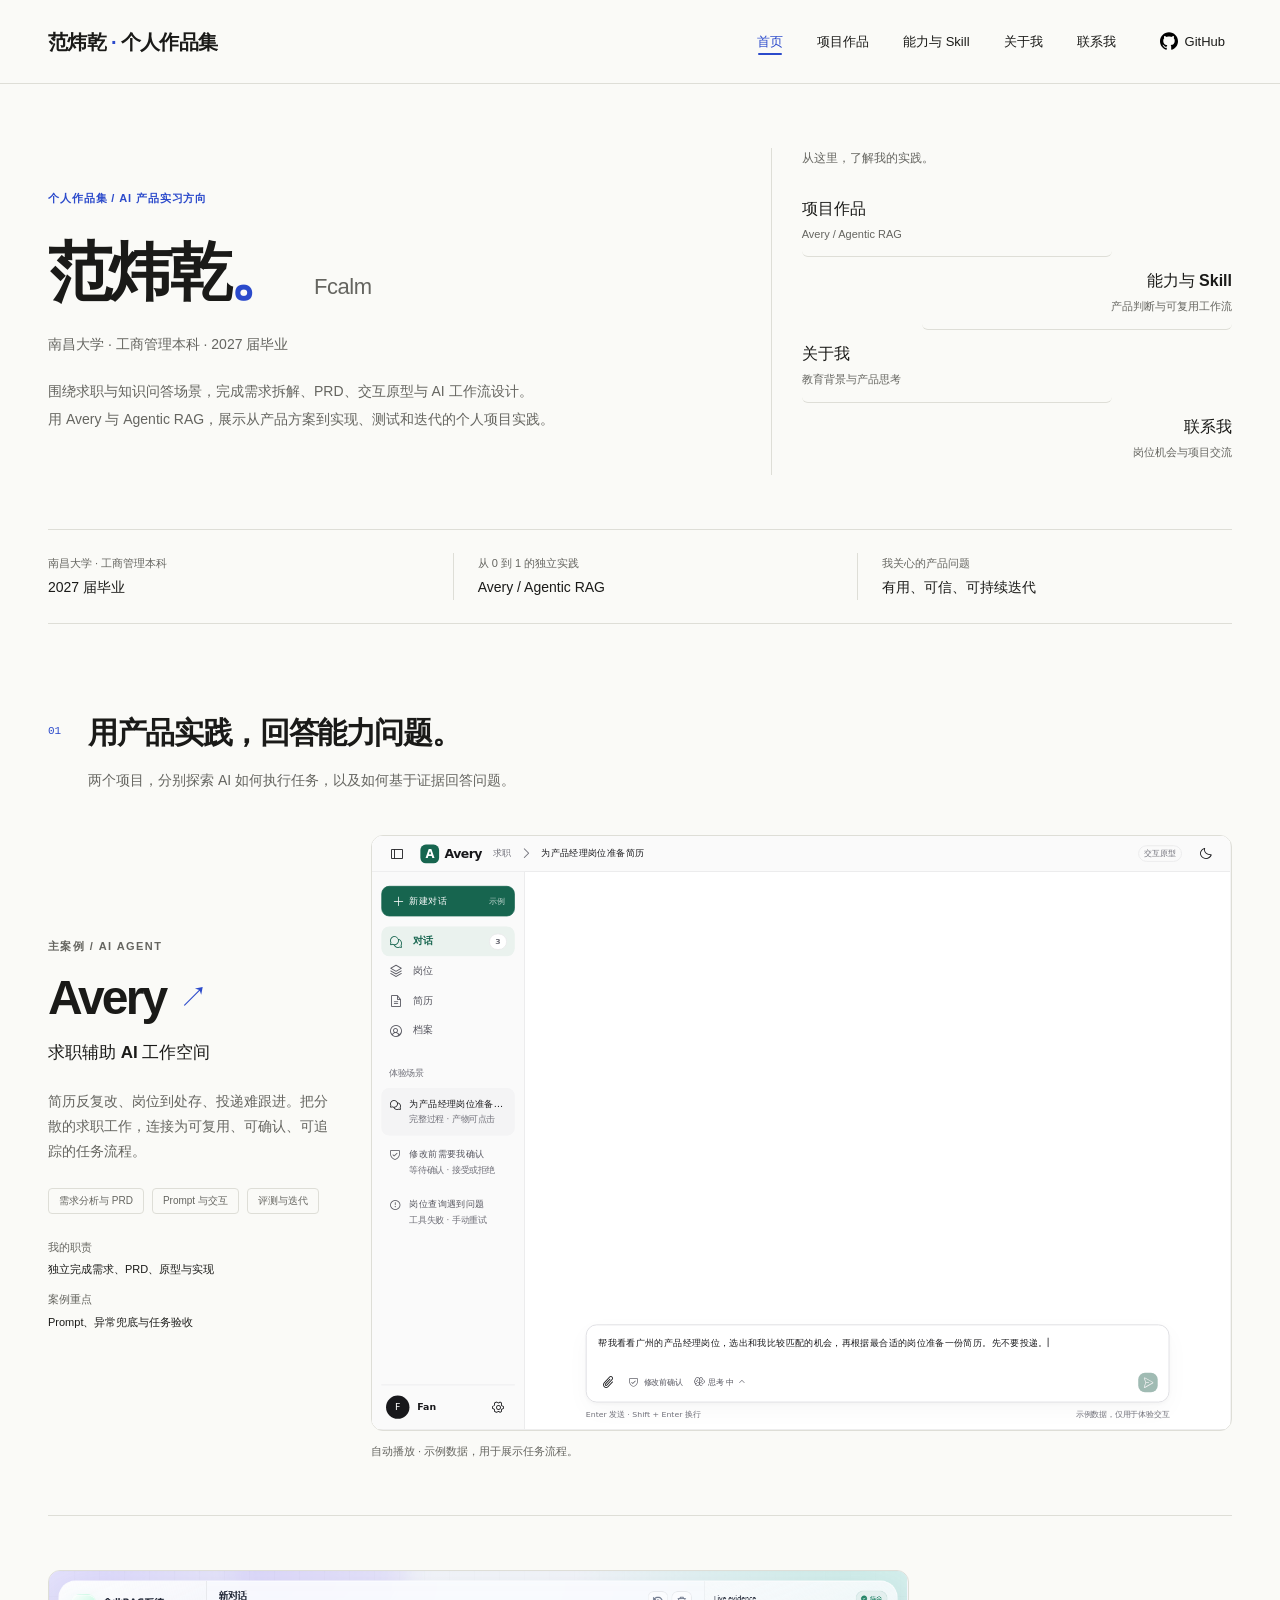
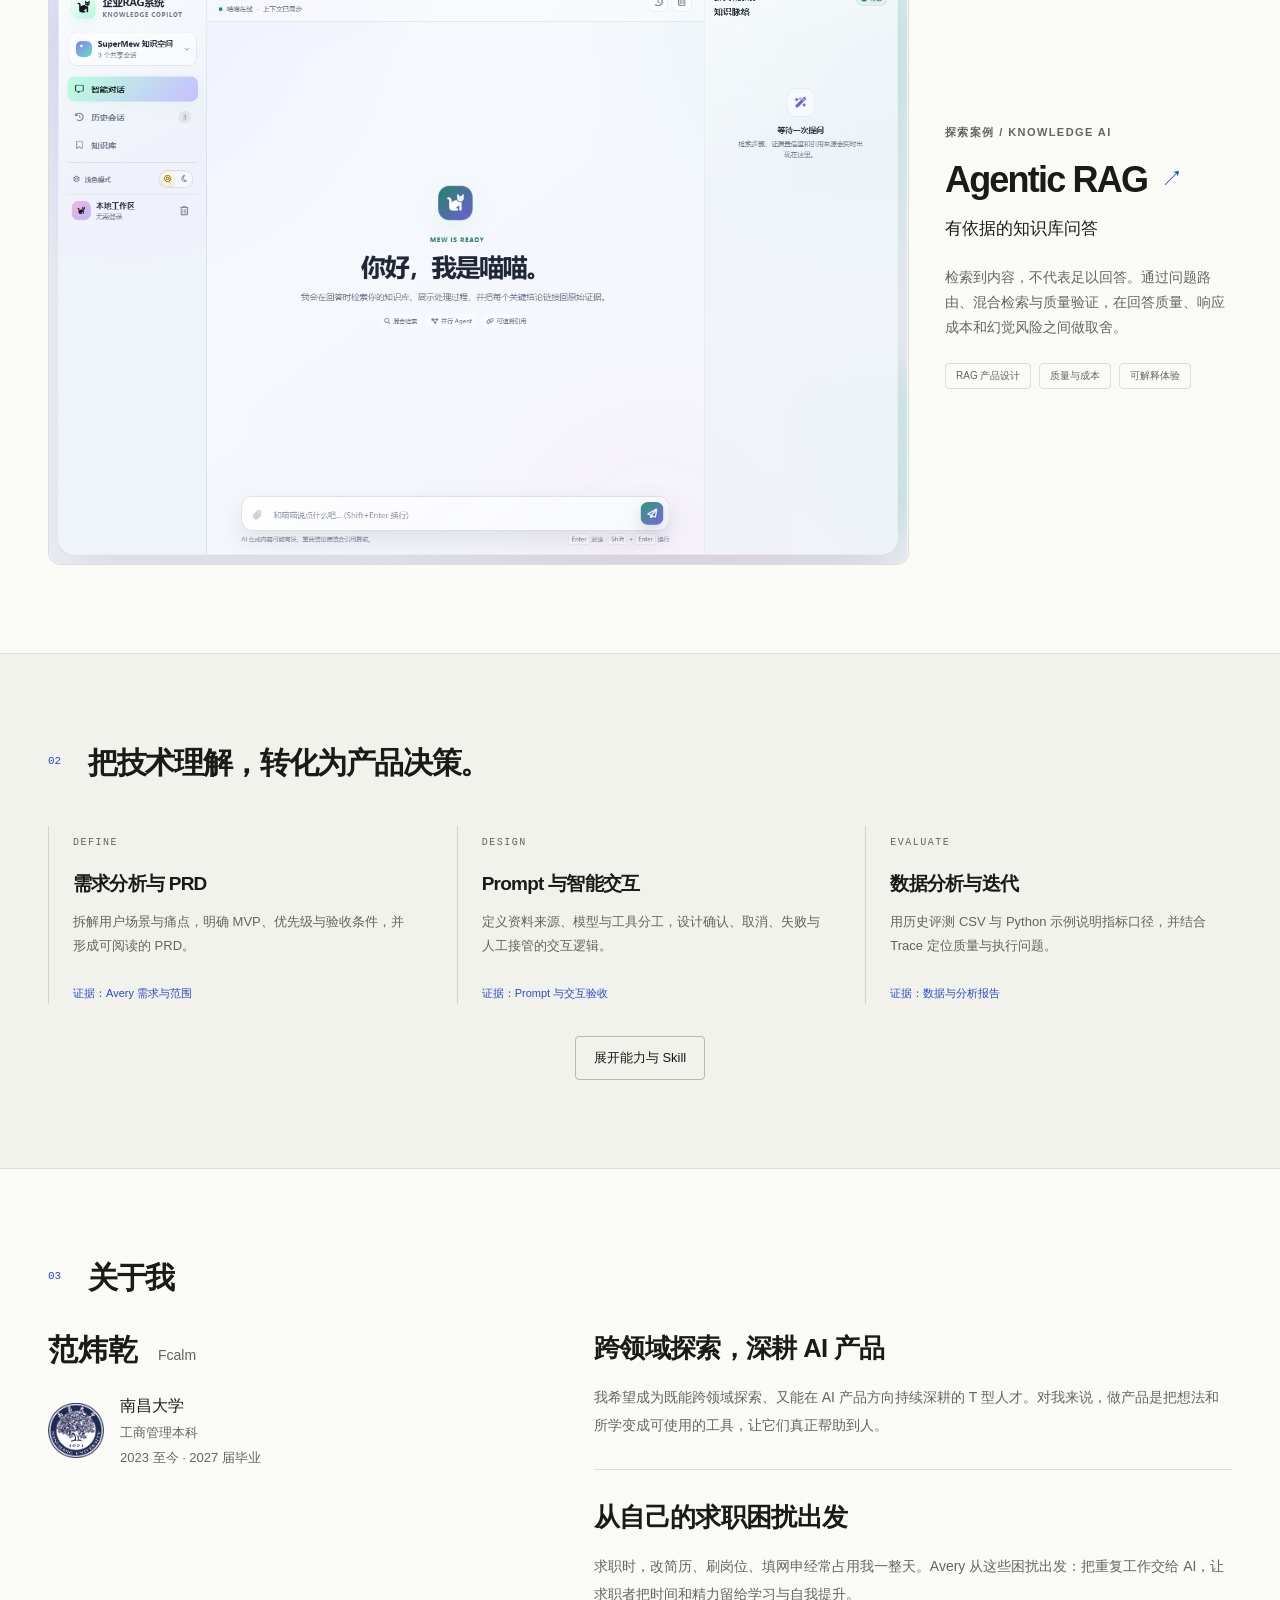
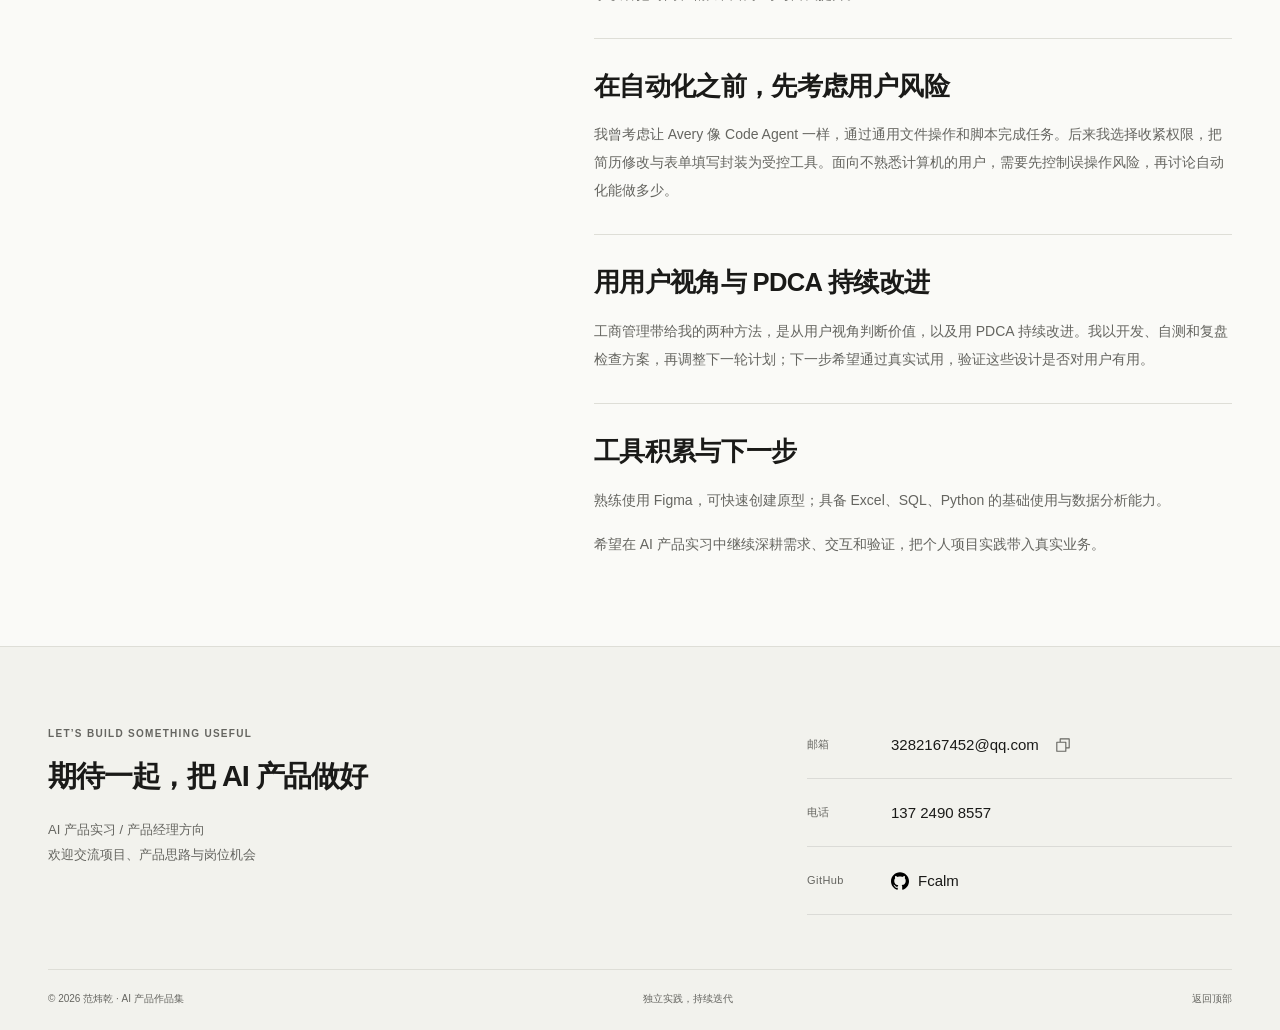
==== commit a9e9863d: "Refine about section layout and add university crest" ====
--- a/index.html
+++ b/index.html
@@ -2,10 +2,14 @@
 <div class="container intro-band"><p>南昌大学 · 工商管理本科<br><strong>2027 届毕业</strong></p><p>从 0 到 1 的独立实践<br><strong>Avery / Agentic RAG</strong></p><p>我关心的产品问题<br><strong>有用、可信、可持续迭代</strong></p></div>
 <section class="section container" id="selected"><div class="section-heading"><span class="section-number">01</span><h2>用产品实践，回答能力问题。</h2><p>两个项目，分别探索 AI 如何执行任务，以及如何基于证据回答问题。</p></div><article class="featured-project"><div class="featured-copy"><div class="project-index">主案例 / AI AGENT</div><h3><a class="project-entry" href="project-detail.html">Avery<span class="project-entry-arrow" aria-hidden="true">↗</span></a></h3><p class="project-subtitle">求职辅助 AI 工作空间</p><p>简历反复改、岗位到处存、投递难跟进。把分散的求职工作，连接为可复用、可确认、可追踪的任务流程。</p><div class="tags"><span>需求分析与 PRD</span><span>Prompt 与交互</span><span>评测与迭代</span></div><dl class="project-proof"><div><dt>我的职责</dt><dd>独立完成需求、PRD、原型与实现</dd></div><div><dt>案例重点</dt><dd>Prompt、异常兜底与任务验收</dd></div></dl></div><div class="home-prototype-block"><div class="prototype-viewer home-prototype" data-canvas-width="1100" data-canvas-height="760"><div class="prototype-viewport"><iframe src="prototypes/avery/index.html?embed=home" title="Avery 首页自动播放原型展示" loading="lazy" allow="fullscreen" allowfullscreen></iframe></div></div><p class="evidence-note">自动播放 · 示例数据，用于展示任务流程。</p></div></article><article class="secondary-project"><div class="home-rag-preview"><figure class="product-shot"><button class="image-zoom" data-image="assets/agentic-rag-home.png" aria-label="放大查看：Agentic RAG 真实应用主页面"><img src="assets/agentic-rag-home.png" alt="Agentic RAG 浅色主页面，展示智能对话入口和右侧知识脉络面板" loading="lazy" width="1440" height="995"><span class="zoom-label" aria-hidden="true">放大</span></button><figcaption class="rag-screen-caption">Agentic RAG 真实应用主页面</figcaption></figure></div><div class="secondary-copy"><div class="project-index">探索案例 / KNOWLEDGE AI</div><h3><a class="project-entry" href="project-rag.html">Agentic RAG<span class="project-entry-arrow" aria-hidden="true">↗</span></a></h3><p class="project-subtitle">有依据的知识库问答</p><p>检索到内容，不代表足以回答。通过问题路由、混合检索与质量验证，在回答质量、响应成本和幻觉风险之间做取舍。</p><div class="tags"><span>RAG 产品设计</span><span>质量与成本</span><span>可解释体验</span></div></div></article></section>
 <section class="section ability-section" id="capabilities"><div class="container"><div class="section-heading"><span class="section-number">02</span><h2>把技术理解，转化为产品决策。</h2></div><div class="ability-grid"><article><span>DEFINE</span><h3>需求分析与 PRD</h3><p>拆解用户场景与痛点，明确 MVP、优先级与验收条件，并形成可阅读的 PRD。</p><a href="project-detail.html#problem">证据：Avery 需求与范围</a></article><article><span>DESIGN</span><h3>Prompt 与智能交互</h3><p>定义资料来源、模型与工具分工，设计确认、取消、失败与人工接管的交互逻辑。</p><a href="skills.html#deliverables">证据：Prompt 与交互验收</a></article><article><span>EVALUATE</span><h3>数据分析与迭代</h3><p>用历史评测 CSV 与 Python 示例说明指标口径，并结合 Trace 定位质量与执行问题。</p><a href="skills.html#metrics">证据：数据与分析报告</a></article></div><a class="text-link ability-more" href="skills.html">展开能力与 Skill</a></div></section>
-<section class="section container about-section" id="about"><div class="section-heading"><span class="section-number">03</span><h2>关于我</h2></div><div class="about-identity"><p class="about-name">范炜乾<span>Fcalm</span></p><p class="muted">南昌大学 · 工商管理本科<br>2023 至今 · 2027 届毕业</p><a class="text-link about-more" href="https://github.com/Fcalm" target="_blank" rel="noopener noreferrer"><img class="github-icon" src="assets/github.svg" alt="" aria-hidden="true" width="18" height="18">查看我的 GitHub</a></div><div class="about-copy"><h3>用管理学的方法，把想法做成 AI 产品</h3>
+<section class="section container about-section" id="about"><div class="section-heading"><span class="section-number">03</span><h2>关于我</h2></div><div class="about-identity"><p class="about-name">范炜乾<span>Fcalm</span></p><div class="about-education"><img src="assets/ncu-icon.png" alt="南昌大学校徽" width="56" height="56"><p><strong>南昌大学</strong><span>工商管理本科</span><span>2023 至今 · 2027 届毕业</span></p></div></div><div class="about-copy"><article class="about-part"><h3>跨领域探索，深耕 AI 产品</h3>
 <p>我希望成为既能跨领域探索、又能在 AI 产品方向持续深耕的 T 型人才。对我来说，做产品是把想法和所学变成可使用的工具，让它们真正帮助到人。</p>
+</article><article class="about-part"><h3>从自己的求职困扰出发</h3>
 <p>求职时，改简历、刷岗位、填网申经常占用我一整天。Avery 从这些困扰出发：把重复工作交给 AI，让求职者把时间和精力留给学习与自我提升。</p>
+</article><article class="about-part"><h3>在自动化之前，先考虑用户风险</h3>
 <p>我曾考虑让 Avery 像 Code Agent 一样，通过通用文件操作和脚本完成任务。后来我选择收紧权限，把简历修改与表单填写封装为受控工具。面向不熟悉计算机的用户，需要先控制误操作风险，再讨论自动化能做多少。</p>
+</article><article class="about-part"><h3>用用户视角与 PDCA 持续改进</h3>
 <p>工商管理带给我的两种方法，是从用户视角判断价值，以及用 PDCA 持续改进。我以开发、自测和复盘检查方案，再调整下一轮计划；下一步希望通过真实试用，验证这些设计是否对用户有用。</p>
-<p class="about-tools">工具：Figma（熟练，可快速创建原型）；Excel、SQL、Python（基础使用与数据分析）。</p>
-<p>希望在 AI 产品实习中继续深耕需求、交互和验证，把个人项目实践带入真实业务。</p></div></section></main><footer id="contact"><svg class="footer-art" viewBox="0 0 1000 520" fill="none" aria-hidden="true" focusable="false"><path pathLength="1" style="--trace-delay:0.00s" d="M -110 278 C 70 70 240 80 385 245 S 675 440 775 212 S 1015 20 1120 200"/><path pathLength="1" style="--trace-delay:0.18s" d="M -110 292 C 70 79 240 92 385 256 S 675 436 775 220 S 1015 34 1120 216"/><path pathLength="1" style="--trace-delay:0.36s" d="M -110 306 C 70 88 240 104 385 267 S 675 432 775 228 S 1015 48 1120 232"/><path pathLength="1" style="--trace-delay:0.54s" d="M -110 320 C 70 97 240 116 385 278 S 675 428 775 236 S 1015 62 1120 248"/><path pathLength="1" style="--trace-delay:0.72s" d="M -110 334 C 70 106 240 128 385 289 S 675 424 775 244 S 1015 76 1120 264"/><path pathLength="1" style="--trace-delay:0.90s" d="M -110 348 C 70 115 240 140 385 300 S 675 420 775 252 S 1015 90 1120 280"/><path pathLength="1" style="--trace-delay:1.08s" d="M -110 362 C 70 124 240 152 385 311 S 675 416 775 260 S 1015 104 1120 296"/><path pathLength="1" style="--trace-delay:1.26s" d="M -110 376 C 70 133 240 164 385 322 S 675 412 775 268 S 1015 118 1120 312"/><path pathLength="1" style="--trace-delay:1.44s" d="M -110 390 C 70 142 240 176 385 333 S 675 408 775 276 S 1015 132 1120 328"/></svg><div class="container"><div class="contact-top"><div class="footer-intro"><p class="kicker">LET’S BUILD SOMETHING USEFUL</p><h2>期待一起，把 AI 产品做好</h2><p>AI 产品实习 / 产品经理方向<br>欢迎交流项目、产品思路与岗位机会</p></div><address class="footer-contacts" aria-label="联系方式"><div class="footer-contact-row"><span class="footer-contact-label">邮箱</span><div class="footer-email"><a href="mailto:3282167452@qq.com">3282167452@qq.com</a><button class="copy-icon-button" data-copy="3282167452@qq.com" aria-label="复制邮箱地址" title="复制邮箱地址"><span class="copy-icon" aria-hidden="true"></span></button></div></div><div class="footer-contact-row"><span class="footer-contact-label">电话</span><a href="tel:13724908557">137 2490 8557</a></div><div class="footer-contact-row"><span class="footer-contact-label">GitHub</span><a class="footer-github" href="https://github.com/Fcalm" target="_blank" rel="noopener noreferrer"><img class="github-icon" src="assets/github.svg" alt="" aria-hidden="true" width="18" height="18">Fcalm</a></div></address></div><div class="footer-bottom"><span>© 2026 范炜乾 · AI 产品作品集</span><span>独立实践，持续迭代</span><a href="#top">返回顶部</a></div></div></footer><div class="toast" role="status" aria-live="polite"></div><dialog class="image-dialog" aria-label="产品截图预览"><button class="dialog-close" autofocus>关闭预览 ×</button><img alt=""><p></p></dialog></body></html>+</article><article class="about-part"><h3>工具积累与下一步</h3>
+<p>熟练使用 Figma，可快速创建原型；具备 Excel、SQL、Python 的基础使用与数据分析能力。</p>
+<p>希望在 AI 产品实习中继续深耕需求、交互和验证，把个人项目实践带入真实业务。</p></article></div></section></main><footer id="contact"><svg class="footer-art" viewBox="0 0 1000 520" fill="none" aria-hidden="true" focusable="false"><path pathLength="1" style="--trace-delay:0.00s" d="M -110 278 C 70 70 240 80 385 245 S 675 440 775 212 S 1015 20 1120 200"/><path pathLength="1" style="--trace-delay:0.18s" d="M -110 292 C 70 79 240 92 385 256 S 675 436 775 220 S 1015 34 1120 216"/><path pathLength="1" style="--trace-delay:0.36s" d="M -110 306 C 70 88 240 104 385 267 S 675 432 775 228 S 1015 48 1120 232"/><path pathLength="1" style="--trace-delay:0.54s" d="M -110 320 C 70 97 240 116 385 278 S 675 428 775 236 S 1015 62 1120 248"/><path pathLength="1" style="--trace-delay:0.72s" d="M -110 334 C 70 106 240 128 385 289 S 675 424 775 244 S 1015 76 1120 264"/><path pathLength="1" style="--trace-delay:0.90s" d="M -110 348 C 70 115 240 140 385 300 S 675 420 775 252 S 1015 90 1120 280"/><path pathLength="1" style="--trace-delay:1.08s" d="M -110 362 C 70 124 240 152 385 311 S 675 416 775 260 S 1015 104 1120 296"/><path pathLength="1" style="--trace-delay:1.26s" d="M -110 376 C 70 133 240 164 385 322 S 675 412 775 268 S 1015 118 1120 312"/><path pathLength="1" style="--trace-delay:1.44s" d="M -110 390 C 70 142 240 176 385 333 S 675 408 775 276 S 1015 132 1120 328"/></svg><div class="container"><div class="contact-top"><div class="footer-intro"><p class="kicker">LET’S BUILD SOMETHING USEFUL</p><h2>期待一起，把 AI 产品做好</h2><p>AI 产品实习 / 产品经理方向<br>欢迎交流项目、产品思路与岗位机会</p></div><address class="footer-contacts" aria-label="联系方式"><div class="footer-contact-row"><span class="footer-contact-label">邮箱</span><div class="footer-email"><a href="mailto:3282167452@qq.com">3282167452@qq.com</a><button class="copy-icon-button" data-copy="3282167452@qq.com" aria-label="复制邮箱地址" title="复制邮箱地址"><span class="copy-icon" aria-hidden="true"></span></button></div></div><div class="footer-contact-row"><span class="footer-contact-label">电话</span><a href="tel:13724908557">137 2490 8557</a></div><div class="footer-contact-row"><span class="footer-contact-label">GitHub</span><a class="footer-github" href="https://github.com/Fcalm" target="_blank" rel="noopener noreferrer"><img class="github-icon" src="assets/github.svg" alt="" aria-hidden="true" width="18" height="18">Fcalm</a></div></address></div><div class="footer-bottom"><span>© 2026 范炜乾 · AI 产品作品集</span><span>独立实践，持续迭代</span><a href="#top">返回顶部</a></div></div></footer><div class="toast" role="status" aria-live="polite"></div><dialog class="image-dialog" aria-label="产品截图预览"><button class="dialog-close" autofocus>关闭预览 ×</button><img alt=""><p></p></dialog></body></html>
--- a/styles.css
+++ b/styles.css
@@ -129,6 +129,18 @@
 .home-rag-preview .image-zoom{aspect-ratio:1100/760;border:1px solid var(--line);border-radius:12px;box-shadow:none;padding:0;background:#f5f6fb}
 .home-rag-preview .image-zoom img{width:100%;height:100%;aspect-ratio:auto;object-fit:contain}
 .home-rag-preview .rag-screen-caption{position:absolute;width:1px;height:1px;padding:0;margin:-1px;overflow:hidden;clip-path:inset(50%);white-space:nowrap;border:0}
+/* 关于我：分段标题、正文与细分隔线，教育信息配院校徽标。 */
+.about-education{display:flex;align-items:center;gap:16px;margin-top:6px}
+.about-education>img{width:56px;height:56px;flex:none;object-fit:contain}
+.about-education p{font-size:13px;line-height:1.9;color:var(--muted)}
+.about-education strong,.about-education span{display:block}
+.about-education strong{font-size:16px;font-weight:550;color:var(--ink)}
+.about-copy .about-part{padding:30px 0;border-bottom:1px solid var(--line)}
+.about-copy .about-part:first-child{padding-top:0}
+.about-copy .about-part:last-child{padding-bottom:0;border-bottom:0}
+.about-copy .about-part h3{font-size:clamp(22px,2vw,27px);line-height:1.4;letter-spacing:-.025em;margin-bottom:16px}
+.about-identity .about-name{line-height:1.26}
+@media(max-width:760px){.about-copy .about-part{padding-block:26px}.about-copy .about-part:first-child{padding-top:0}.about-education{gap:14px}.about-copy{margin-top:36px}.about-education>img{width:50px;height:50px}}
 /* 产品交付材料沿用正文分隔线与无衬线字体。 */
 .artifact-list{border-top:1px solid var(--line)}.artifact-row{display:grid;grid-template-columns:28px minmax(0,1fr) auto;gap:20px;align-items:start;padding:28px 0;border-bottom:1px solid var(--line)}.artifact-number{color:var(--accent);font-size:12px;padding-top:4px}.artifact-row h3{font-size:19px}.artifact-row p{max-width:66ch;margin-top:10px;font-size:14px;color:var(--muted);line-height:1.9}.artifact-row>a{font-size:13px;color:var(--accent);padding:4px 0;border-bottom:1px solid var(--line);white-space:nowrap}.artifact-row>a:hover{border-color:var(--accent)}.analysis-reading{max-width:760px;margin-top:30px}.analysis-reading h3{font-size:21px;margin-bottom:15px}.analysis-reading p{font-size:14px;color:var(--muted);line-height:1.95}.analysis-section .table-scroll{margin-top:0}.delivery-section{padding-bottom:30px}
 @media(max-width:760px){.artifact-row{grid-template-columns:24px minmax(0,1fr);gap:12px;padding:24px 0}.artifact-row>a{grid-column:2;justify-self:start}.artifact-row h3{font-size:18px}.artifact-row p{font-size:13px}.analysis-section .actions{align-items:stretch}.analysis-section .actions a{white-space:normal}.analysis-section table{min-width:520px}}
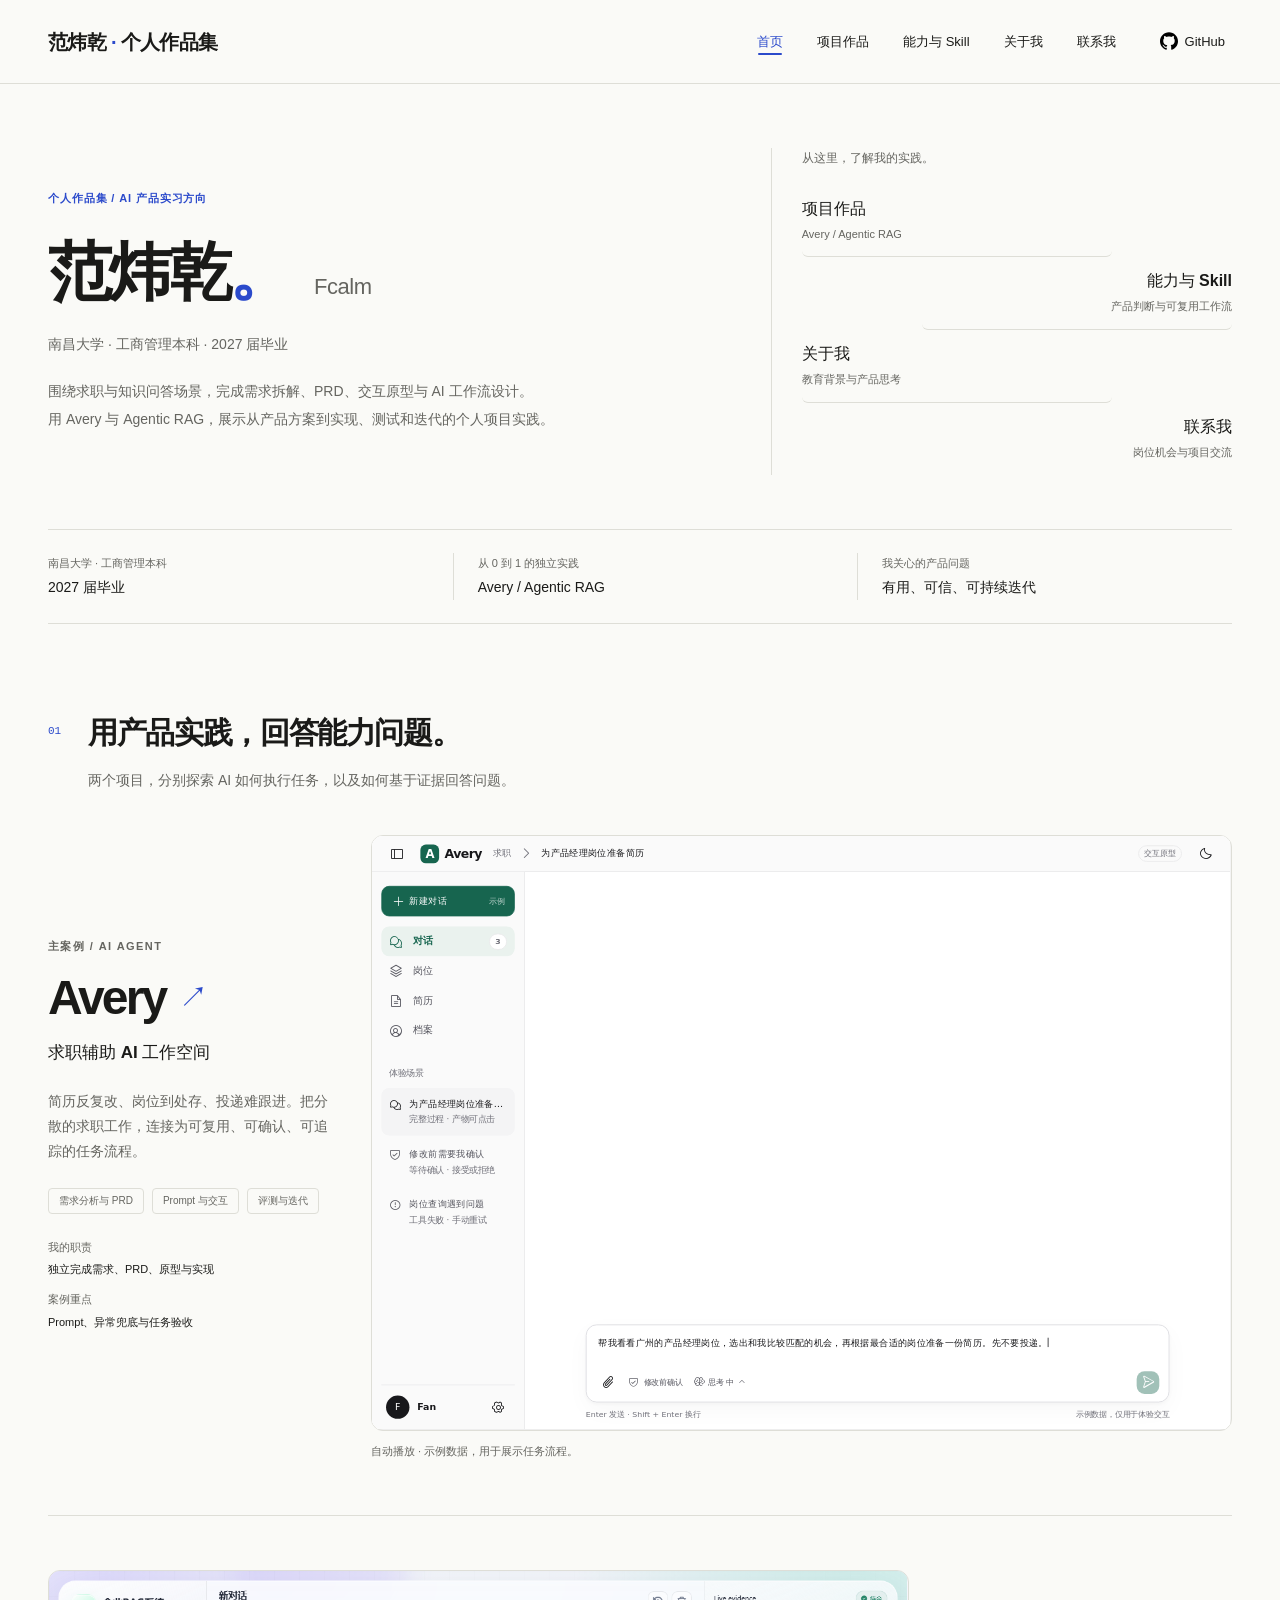
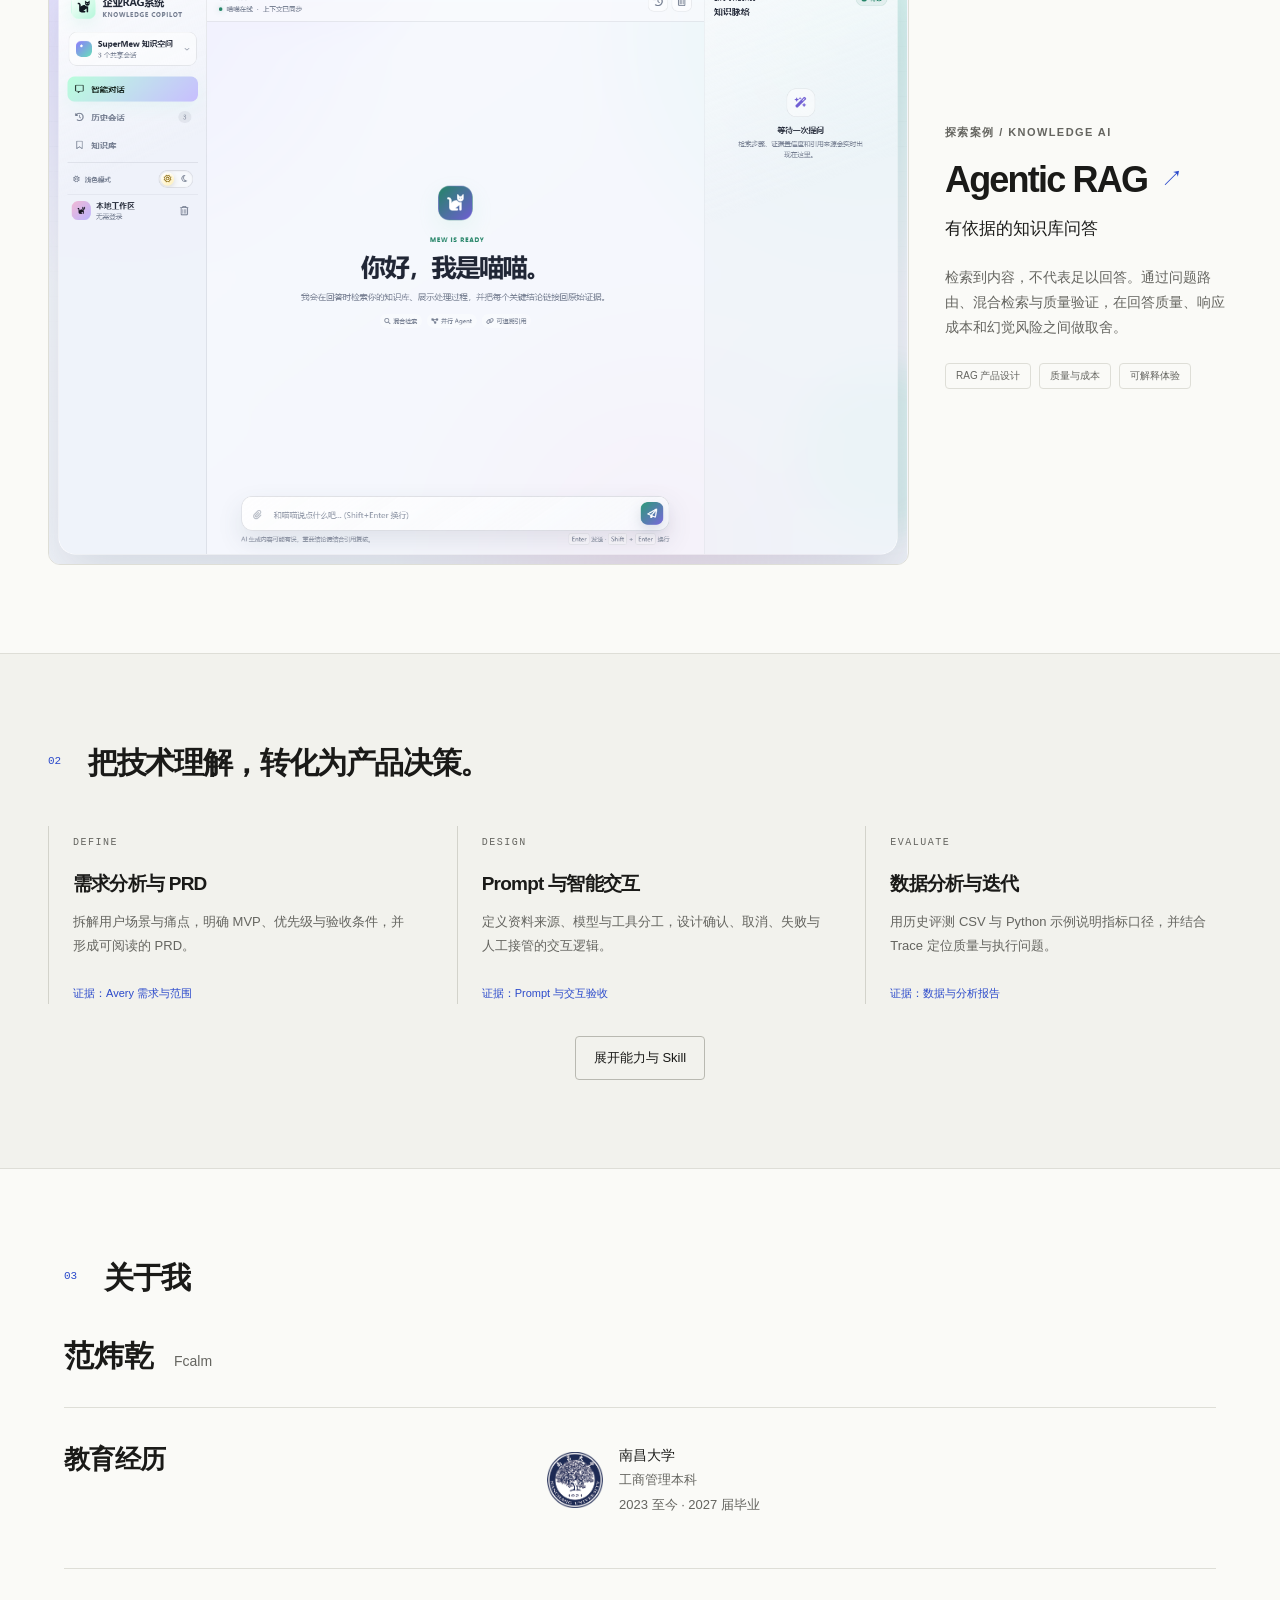
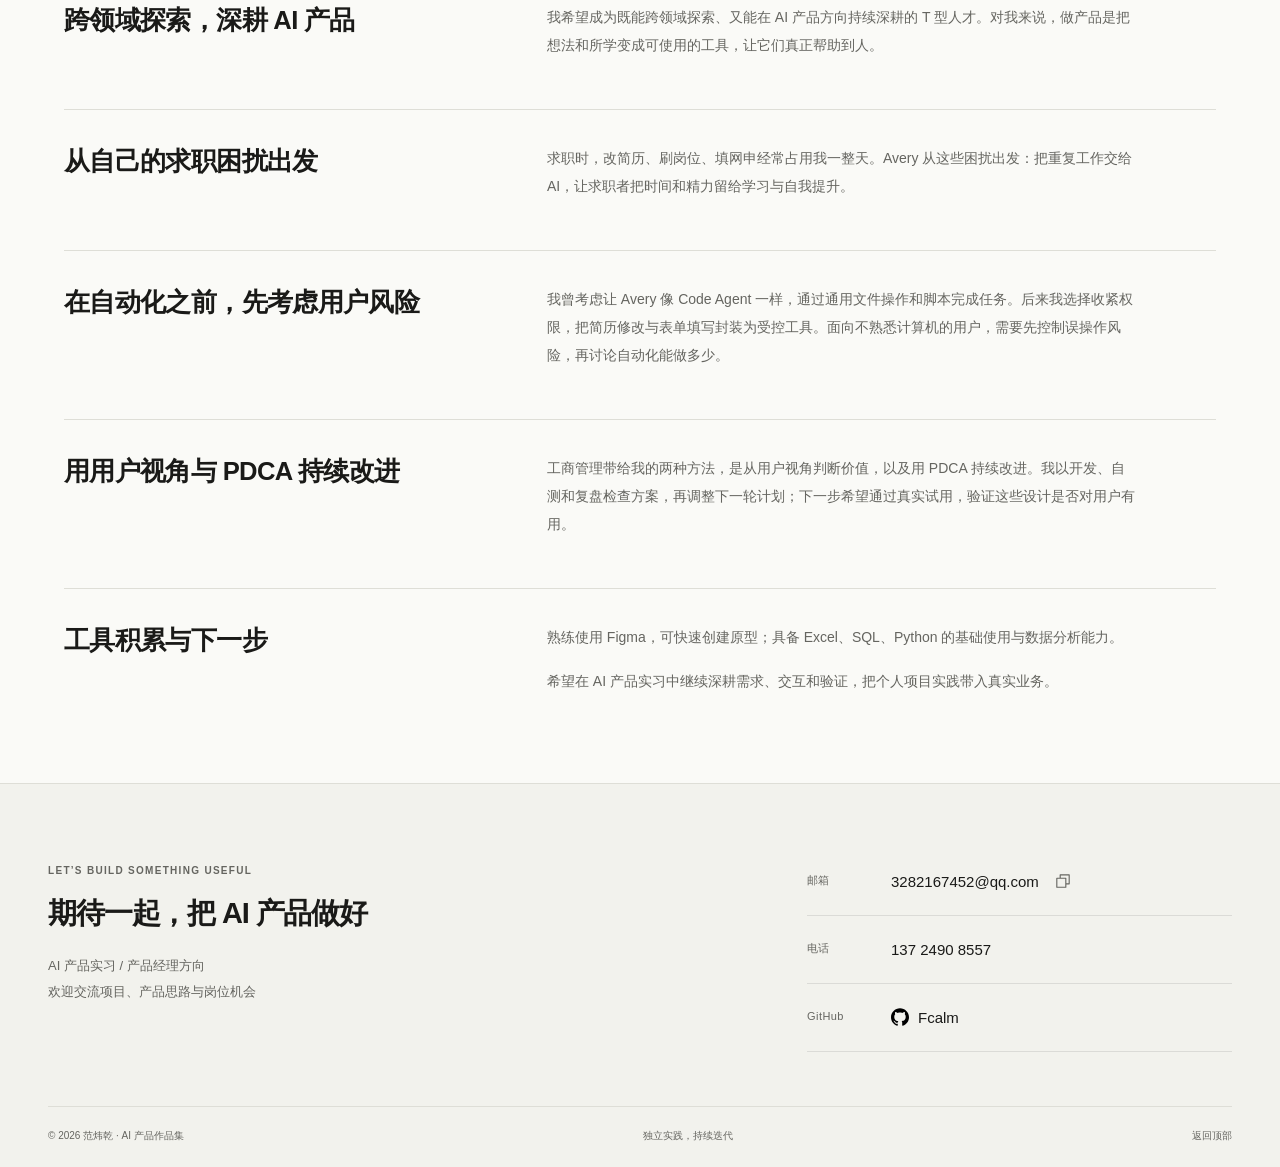
==== commit 19bedcc8: "Expand about section and unify education typography" ====
--- a/index.html
+++ b/index.html
@@ -2,7 +2,7 @@
 <div class="container intro-band"><p>南昌大学 · 工商管理本科<br><strong>2027 届毕业</strong></p><p>从 0 到 1 的独立实践<br><strong>Avery / Agentic RAG</strong></p><p>我关心的产品问题<br><strong>有用、可信、可持续迭代</strong></p></div>
 <section class="section container" id="selected"><div class="section-heading"><span class="section-number">01</span><h2>用产品实践，回答能力问题。</h2><p>两个项目，分别探索 AI 如何执行任务，以及如何基于证据回答问题。</p></div><article class="featured-project"><div class="featured-copy"><div class="project-index">主案例 / AI AGENT</div><h3><a class="project-entry" href="project-detail.html">Avery<span class="project-entry-arrow" aria-hidden="true">↗</span></a></h3><p class="project-subtitle">求职辅助 AI 工作空间</p><p>简历反复改、岗位到处存、投递难跟进。把分散的求职工作，连接为可复用、可确认、可追踪的任务流程。</p><div class="tags"><span>需求分析与 PRD</span><span>Prompt 与交互</span><span>评测与迭代</span></div><dl class="project-proof"><div><dt>我的职责</dt><dd>独立完成需求、PRD、原型与实现</dd></div><div><dt>案例重点</dt><dd>Prompt、异常兜底与任务验收</dd></div></dl></div><div class="home-prototype-block"><div class="prototype-viewer home-prototype" data-canvas-width="1100" data-canvas-height="760"><div class="prototype-viewport"><iframe src="prototypes/avery/index.html?embed=home" title="Avery 首页自动播放原型展示" loading="lazy" allow="fullscreen" allowfullscreen></iframe></div></div><p class="evidence-note">自动播放 · 示例数据，用于展示任务流程。</p></div></article><article class="secondary-project"><div class="home-rag-preview"><figure class="product-shot"><button class="image-zoom" data-image="assets/agentic-rag-home.png" aria-label="放大查看：Agentic RAG 真实应用主页面"><img src="assets/agentic-rag-home.png" alt="Agentic RAG 浅色主页面，展示智能对话入口和右侧知识脉络面板" loading="lazy" width="1440" height="995"><span class="zoom-label" aria-hidden="true">放大</span></button><figcaption class="rag-screen-caption">Agentic RAG 真实应用主页面</figcaption></figure></div><div class="secondary-copy"><div class="project-index">探索案例 / KNOWLEDGE AI</div><h3><a class="project-entry" href="project-rag.html">Agentic RAG<span class="project-entry-arrow" aria-hidden="true">↗</span></a></h3><p class="project-subtitle">有依据的知识库问答</p><p>检索到内容，不代表足以回答。通过问题路由、混合检索与质量验证，在回答质量、响应成本和幻觉风险之间做取舍。</p><div class="tags"><span>RAG 产品设计</span><span>质量与成本</span><span>可解释体验</span></div></div></article></section>
 <section class="section ability-section" id="capabilities"><div class="container"><div class="section-heading"><span class="section-number">02</span><h2>把技术理解，转化为产品决策。</h2></div><div class="ability-grid"><article><span>DEFINE</span><h3>需求分析与 PRD</h3><p>拆解用户场景与痛点，明确 MVP、优先级与验收条件，并形成可阅读的 PRD。</p><a href="project-detail.html#problem">证据：Avery 需求与范围</a></article><article><span>DESIGN</span><h3>Prompt 与智能交互</h3><p>定义资料来源、模型与工具分工，设计确认、取消、失败与人工接管的交互逻辑。</p><a href="skills.html#deliverables">证据：Prompt 与交互验收</a></article><article><span>EVALUATE</span><h3>数据分析与迭代</h3><p>用历史评测 CSV 与 Python 示例说明指标口径，并结合 Trace 定位质量与执行问题。</p><a href="skills.html#metrics">证据：数据与分析报告</a></article></div><a class="text-link ability-more" href="skills.html">展开能力与 Skill</a></div></section>
-<section class="section container about-section" id="about"><div class="section-heading"><span class="section-number">03</span><h2>关于我</h2></div><div class="about-identity"><p class="about-name">范炜乾<span>Fcalm</span></p><div class="about-education"><img src="assets/ncu-icon.png" alt="南昌大学校徽" width="56" height="56"><p><strong>南昌大学</strong><span>工商管理本科</span><span>2023 至今 · 2027 届毕业</span></p></div></div><div class="about-copy"><article class="about-part"><h3>跨领域探索，深耕 AI 产品</h3>
+<section class="section container about-section" id="about"><div class="section-heading"><span class="section-number">03</span><h2>关于我</h2></div><div class="about-identity"><p class="about-name">范炜乾<span>Fcalm</span></p><section class="about-education"><h3>教育经历</h3><div class="education-detail"><img src="assets/ncu-icon.png" alt="南昌大学校徽" width="56" height="56"><p><strong>南昌大学</strong><span>工商管理本科</span><span>2023 至今 · 2027 届毕业</span></p></div></section></div><div class="about-copy"><article class="about-part"><h3>跨领域探索，深耕 AI 产品</h3>
 <p>我希望成为既能跨领域探索、又能在 AI 产品方向持续深耕的 T 型人才。对我来说，做产品是把想法和所学变成可使用的工具，让它们真正帮助到人。</p>
 </article><article class="about-part"><h3>从自己的求职困扰出发</h3>
 <p>求职时，改简历、刷岗位、填网申经常占用我一整天。Avery 从这些困扰出发：把重复工作交给 AI，让求职者把时间和精力留给学习与自我提升。</p>
--- a/styles.css
+++ b/styles.css
@@ -130,17 +130,24 @@
 .home-rag-preview .image-zoom img{width:100%;height:100%;aspect-ratio:auto;object-fit:contain}
 .home-rag-preview .rag-screen-caption{position:absolute;width:1px;height:1px;padding:0;margin:-1px;overflow:hidden;clip-path:inset(50%);white-space:nowrap;border:0}
 /* 关于我：分段标题、正文与细分隔线，教育信息配院校徽标。 */
-.about-education{display:flex;align-items:center;gap:16px;margin-top:6px}
-.about-education>img{width:56px;height:56px;flex:none;object-fit:contain}
+.about-section{display:block;width:100%;max-width:none;padding-inline:clamp(24px,5vw,96px)}
+.about-section>.section-heading{margin-bottom:38px}
+.about-identity{display:block}
+.about-identity .about-name{margin-bottom:32px}
+.about-copy{margin-top:0;padding-top:0}
+.about-education,.about-copy .about-part{display:grid;grid-template-columns:minmax(0,.85fr) minmax(0,1.4fr);column-gap:clamp(32px,6vw,100px);row-gap:16px;padding:34px 0;border-bottom:1px solid var(--line)}
+.about-education{margin-top:0;border-top:1px solid var(--line)}
+.education-detail{display:flex;align-items:center;gap:16px}
+.education-detail>img{width:56px;height:56px;flex:none;object-fit:contain}
 .about-education p{font-size:13px;line-height:1.9;color:var(--muted)}
 .about-education strong,.about-education span{display:block}
-.about-education strong{font-size:16px;font-weight:550;color:var(--ink)}
-.about-copy .about-part{padding:30px 0;border-bottom:1px solid var(--line)}
-.about-copy .about-part:first-child{padding-top:0}
+.about-education strong{font-size:14px;font-weight:550;color:var(--ink)}
+.about-copy .about-part:first-child{padding-top:34px}
 .about-copy .about-part:last-child{padding-bottom:0;border-bottom:0}
-.about-copy .about-part h3{font-size:clamp(22px,2vw,27px);line-height:1.4;letter-spacing:-.025em;margin-bottom:16px}
+.about-education h3,.about-copy .about-part h3{font-size:clamp(22px,2vw,30px);line-height:1.4;letter-spacing:-.025em;margin-bottom:0;grid-column:1;grid-row:1 / span 2}
+.about-copy .about-part p{grid-column:2;max-width:76ch;margin:0}
 .about-identity .about-name{line-height:1.26}
-@media(max-width:760px){.about-copy .about-part{padding-block:26px}.about-copy .about-part:first-child{padding-top:0}.about-education{gap:14px}.about-copy{margin-top:36px}.about-education>img{width:50px;height:50px}}
+@media(max-width:760px){.about-section{padding-inline:20px}.about-education,.about-copy .about-part{grid-template-columns:1fr;padding-block:26px;gap:16px}.about-education h3,.about-copy .about-part h3{grid-column:1;grid-row:auto}.about-copy .about-part p{grid-column:1}.about-copy .about-part:first-child{padding-top:26px}.about-copy{margin-top:0}.education-detail{gap:14px}.education-detail>img{width:50px;height:50px}}
 /* 产品交付材料沿用正文分隔线与无衬线字体。 */
 .artifact-list{border-top:1px solid var(--line)}.artifact-row{display:grid;grid-template-columns:28px minmax(0,1fr) auto;gap:20px;align-items:start;padding:28px 0;border-bottom:1px solid var(--line)}.artifact-number{color:var(--accent);font-size:12px;padding-top:4px}.artifact-row h3{font-size:19px}.artifact-row p{max-width:66ch;margin-top:10px;font-size:14px;color:var(--muted);line-height:1.9}.artifact-row>a{font-size:13px;color:var(--accent);padding:4px 0;border-bottom:1px solid var(--line);white-space:nowrap}.artifact-row>a:hover{border-color:var(--accent)}.analysis-reading{max-width:760px;margin-top:30px}.analysis-reading h3{font-size:21px;margin-bottom:15px}.analysis-reading p{font-size:14px;color:var(--muted);line-height:1.95}.analysis-section .table-scroll{margin-top:0}.delivery-section{padding-bottom:30px}
 @media(max-width:760px){.artifact-row{grid-template-columns:24px minmax(0,1fr);gap:12px;padding:24px 0}.artifact-row>a{grid-column:2;justify-self:start}.artifact-row h3{font-size:18px}.artifact-row p{font-size:13px}.analysis-section .actions{align-items:stretch}.analysis-section .actions a{white-space:normal}.analysis-section table{min-width:520px}}
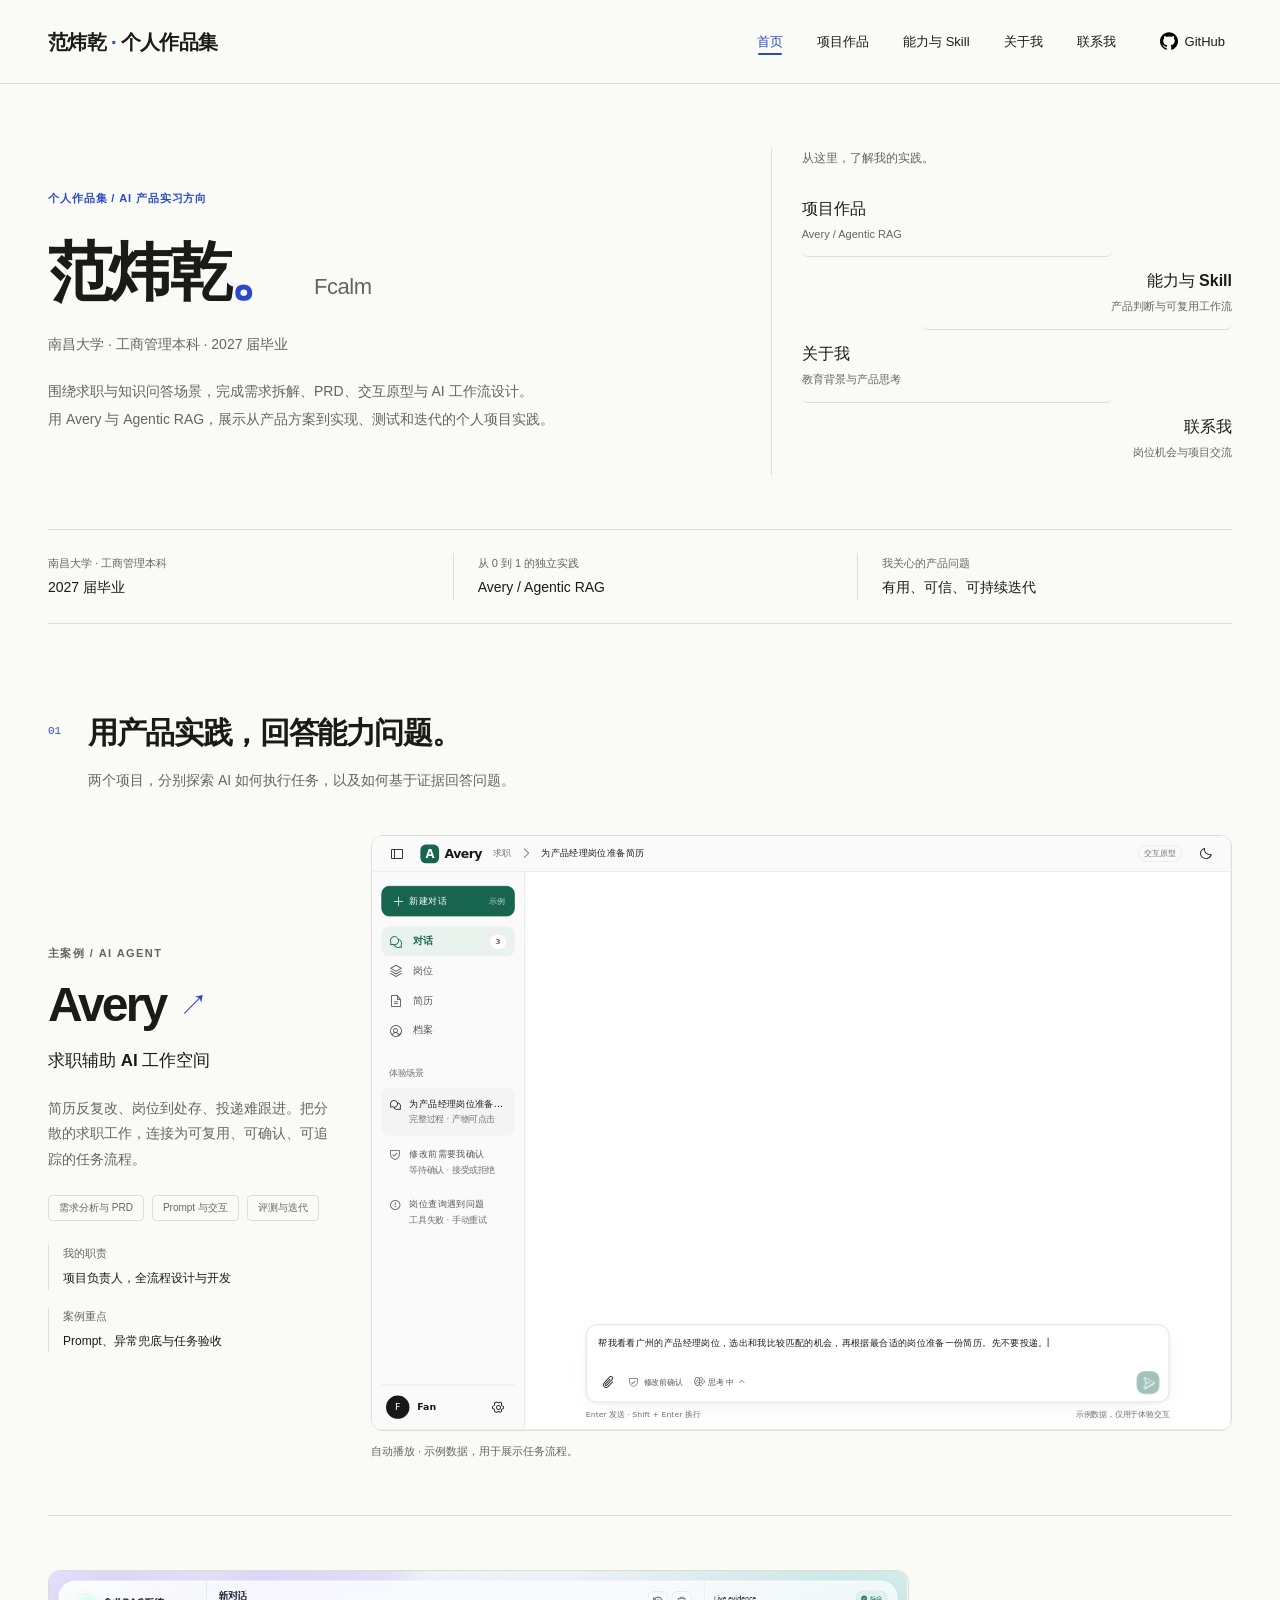
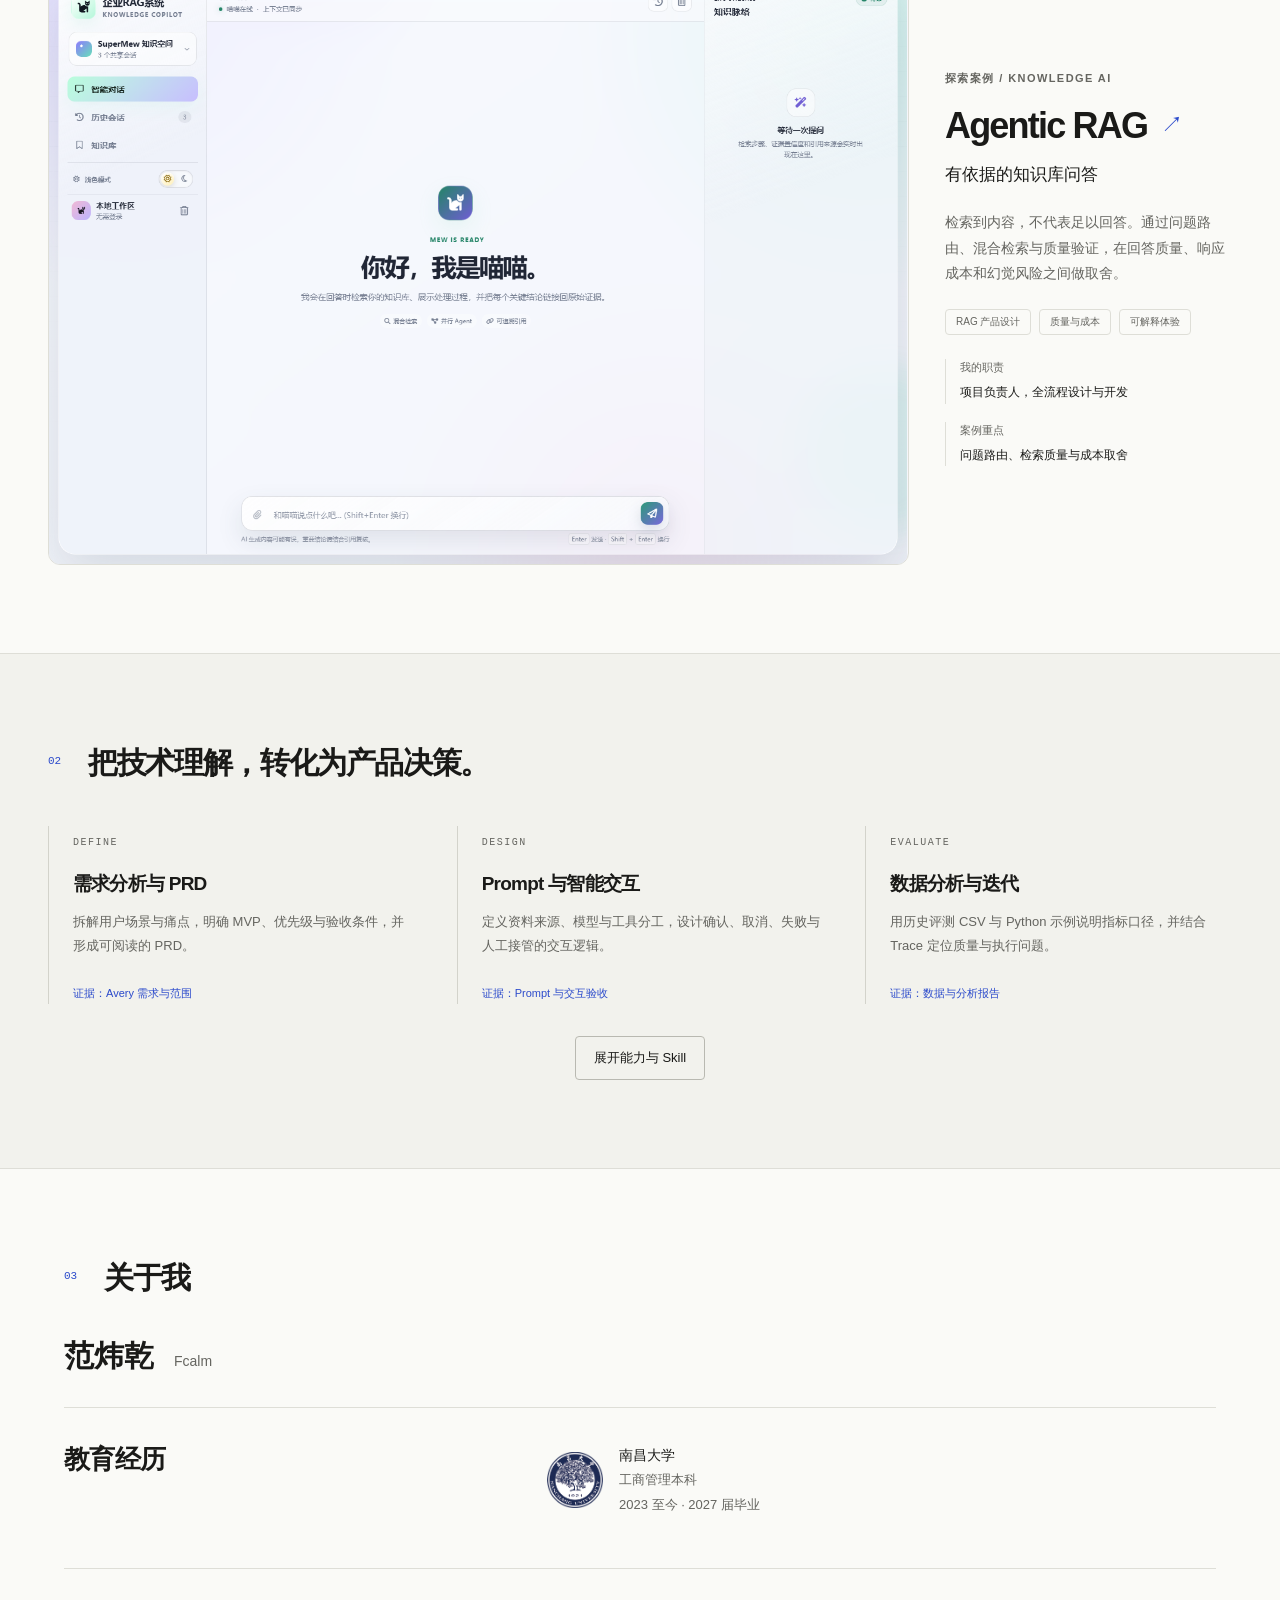
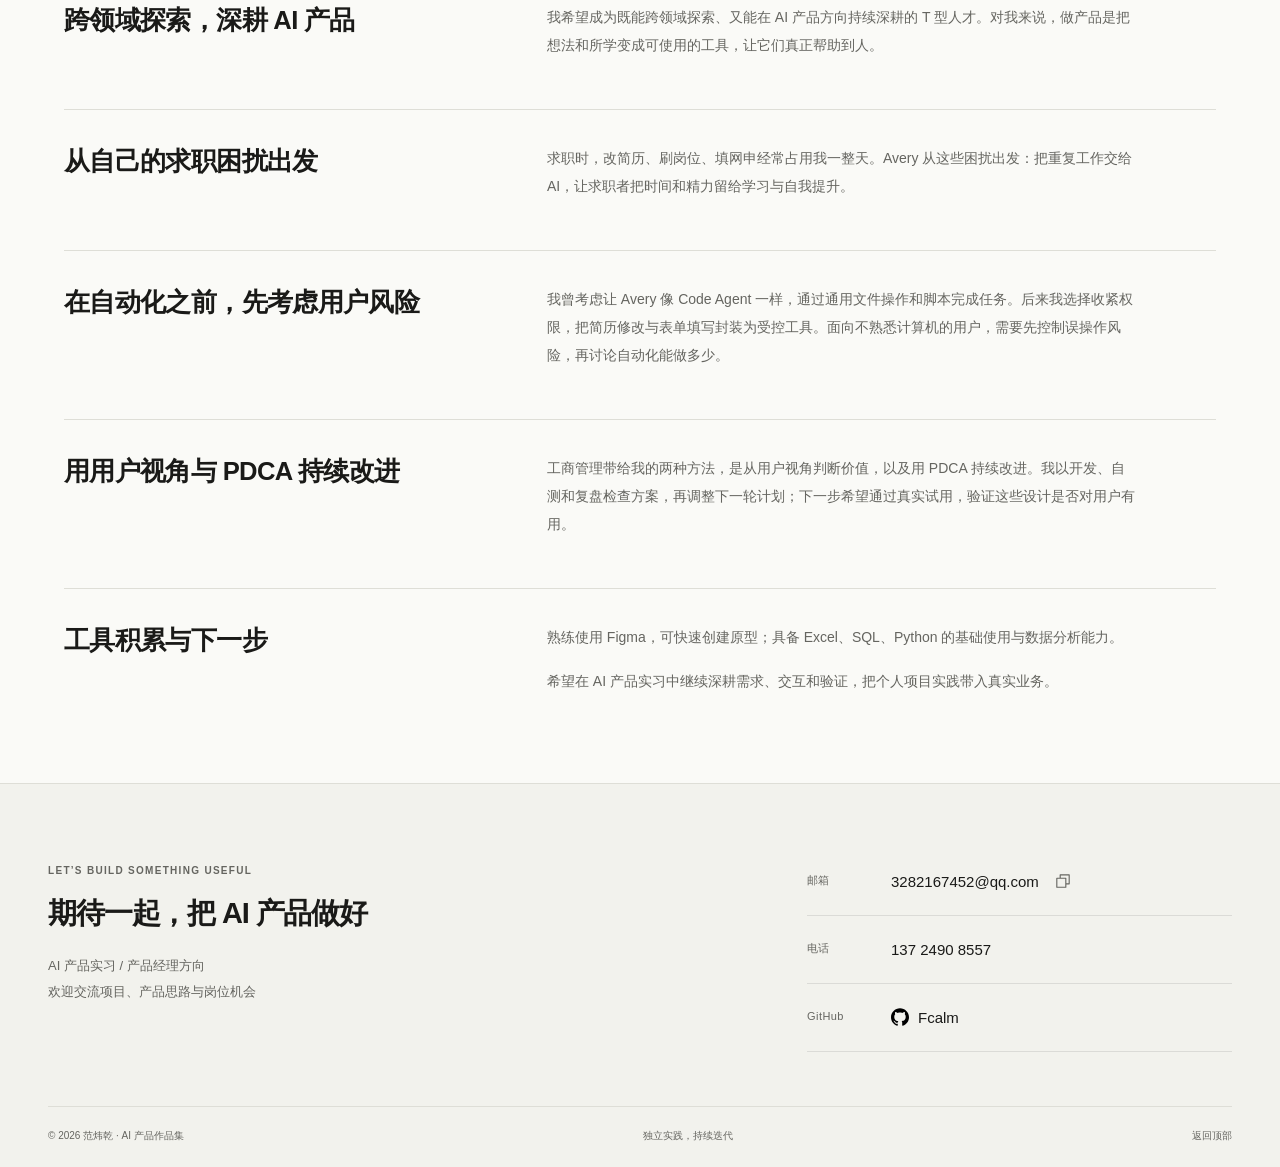
==== commit 71b1356f: "Unify project responsibilities and highlight RAG case focus" ====
--- a/index.html
+++ b/index.html
@@ -1,6 +1,6 @@
 <!doctype html><html lang="zh-CN"><head><meta charset="utf-8"><meta name="viewport" content="width=device-width, initial-scale=1"><meta name="theme-color" content="#fafaf7"><title>AI 产品经理作品集 · 范炜乾</title><meta name="description" content="范炜乾，南昌大学工商管理本科，2027 届。AI 产品实习方向，展示需求分析、PRD、交互原型、Prompt 设计与数据分析材料。"><meta property="og:title" content="AI 产品经理作品集 · 范炜乾"><meta property="og:description" content="范炜乾，南昌大学工商管理本科，2027 届。AI 产品实习方向，展示需求分析、PRD、交互原型、Prompt 设计与数据分析材料。"><meta property="og:type" content="website"><link rel="icon" href="assets/favicon.svg" type="image/svg+xml"><link rel="stylesheet" href="styles.css"><script src="site.js" defer></script></head><body id="top"><a class="skip-link" href="#main">跳转到主要内容</a><header class="site-header"><div class="container header-inner"><a class="wordmark" href="index.html" aria-label="范炜乾·个人作品集首页">范炜乾<span class="wordmark-divider">·</span>个人作品集</a><button class="menu-toggle" aria-expanded="false" aria-controls="navigation">菜单 <span aria-hidden="true">＋</span></button><nav id="navigation" aria-label="主导航"><a href="index.html" aria-current="page">首页</a><a href="index.html#selected">项目作品</a><a href="index.html#capabilities">能力与 Skill</a><a href="index.html#about">关于我</a><a href="index.html#contact">联系我</a><a class="nav-github" href="https://github.com/Fcalm" target="_blank" rel="noopener noreferrer"><img class="github-icon" src="assets/github.svg" alt="" aria-hidden="true" width="18" height="18">GitHub</a></nav></div></header><main id="main"><section class="hero container personal-hero"><div class="hero-copy"><p class="kicker">个人作品集 / AI 产品实习方向</p><h1>范炜乾<span class="accent">。</span><span class="personal-alias">Fcalm</span></h1><p class="personal-education">南昌大学 · 工商管理本科 · 2027 届毕业</p><p class="hero-intro">围绕求职与知识问答场景，完成需求拆解、PRD、交互原型与 AI 工作流设计。<br>用 Avery 与 Agentic RAG，展示从产品方案到实现、测试和迭代的个人项目实践。</p></div><nav class="portfolio-guide" aria-label="作品集导览"><p class="guide-title">从这里，了解我的实践。</p><a href="#selected"><span><strong>项目作品</strong><small>Avery / Agentic RAG</small></span></a><a href="#capabilities"><span><strong>能力与 Skill</strong><small>产品判断与可复用工作流</small></span></a><a href="#about"><span><strong>关于我</strong><small>教育背景与产品思考</small></span></a><a href="#contact"><span><strong>联系我</strong><small>岗位机会与项目交流</small></span></a></nav></section>
 <div class="container intro-band"><p>南昌大学 · 工商管理本科<br><strong>2027 届毕业</strong></p><p>从 0 到 1 的独立实践<br><strong>Avery / Agentic RAG</strong></p><p>我关心的产品问题<br><strong>有用、可信、可持续迭代</strong></p></div>
-<section class="section container" id="selected"><div class="section-heading"><span class="section-number">01</span><h2>用产品实践，回答能力问题。</h2><p>两个项目，分别探索 AI 如何执行任务，以及如何基于证据回答问题。</p></div><article class="featured-project"><div class="featured-copy"><div class="project-index">主案例 / AI AGENT</div><h3><a class="project-entry" href="project-detail.html">Avery<span class="project-entry-arrow" aria-hidden="true">↗</span></a></h3><p class="project-subtitle">求职辅助 AI 工作空间</p><p>简历反复改、岗位到处存、投递难跟进。把分散的求职工作，连接为可复用、可确认、可追踪的任务流程。</p><div class="tags"><span>需求分析与 PRD</span><span>Prompt 与交互</span><span>评测与迭代</span></div><dl class="project-proof"><div><dt>我的职责</dt><dd>独立完成需求、PRD、原型与实现</dd></div><div><dt>案例重点</dt><dd>Prompt、异常兜底与任务验收</dd></div></dl></div><div class="home-prototype-block"><div class="prototype-viewer home-prototype" data-canvas-width="1100" data-canvas-height="760"><div class="prototype-viewport"><iframe src="prototypes/avery/index.html?embed=home" title="Avery 首页自动播放原型展示" loading="lazy" allow="fullscreen" allowfullscreen></iframe></div></div><p class="evidence-note">自动播放 · 示例数据，用于展示任务流程。</p></div></article><article class="secondary-project"><div class="home-rag-preview"><figure class="product-shot"><button class="image-zoom" data-image="assets/agentic-rag-home.png" aria-label="放大查看：Agentic RAG 真实应用主页面"><img src="assets/agentic-rag-home.png" alt="Agentic RAG 浅色主页面，展示智能对话入口和右侧知识脉络面板" loading="lazy" width="1440" height="995"><span class="zoom-label" aria-hidden="true">放大</span></button><figcaption class="rag-screen-caption">Agentic RAG 真实应用主页面</figcaption></figure></div><div class="secondary-copy"><div class="project-index">探索案例 / KNOWLEDGE AI</div><h3><a class="project-entry" href="project-rag.html">Agentic RAG<span class="project-entry-arrow" aria-hidden="true">↗</span></a></h3><p class="project-subtitle">有依据的知识库问答</p><p>检索到内容，不代表足以回答。通过问题路由、混合检索与质量验证，在回答质量、响应成本和幻觉风险之间做取舍。</p><div class="tags"><span>RAG 产品设计</span><span>质量与成本</span><span>可解释体验</span></div></div></article></section>
+<section class="section container" id="selected"><div class="section-heading"><span class="section-number">01</span><h2>用产品实践，回答能力问题。</h2><p>两个项目，分别探索 AI 如何执行任务，以及如何基于证据回答问题。</p></div><article class="featured-project"><div class="featured-copy"><div class="project-index">主案例 / AI AGENT</div><h3><a class="project-entry" href="project-detail.html">Avery<span class="project-entry-arrow" aria-hidden="true">↗</span></a></h3><p class="project-subtitle">求职辅助 AI 工作空间</p><p>简历反复改、岗位到处存、投递难跟进。把分散的求职工作，连接为可复用、可确认、可追踪的任务流程。</p><div class="tags"><span>需求分析与 PRD</span><span>Prompt 与交互</span><span>评测与迭代</span></div><dl class="project-proof"><div><dt>我的职责</dt><dd>项目负责人，全流程设计与开发</dd></div><div><dt>案例重点</dt><dd>Prompt、异常兜底与任务验收</dd></div></dl></div><div class="home-prototype-block"><div class="prototype-viewer home-prototype" data-canvas-width="1100" data-canvas-height="760"><div class="prototype-viewport"><iframe src="prototypes/avery/index.html?embed=home" title="Avery 首页自动播放原型展示" loading="lazy" allow="fullscreen" allowfullscreen></iframe></div></div><p class="evidence-note">自动播放 · 示例数据，用于展示任务流程。</p></div></article><article class="secondary-project"><div class="home-rag-preview"><figure class="product-shot"><button class="image-zoom" data-image="assets/agentic-rag-home.png" aria-label="放大查看：Agentic RAG 真实应用主页面"><img src="assets/agentic-rag-home.png" alt="Agentic RAG 浅色主页面，展示智能对话入口和右侧知识脉络面板" loading="lazy" width="1440" height="995"><span class="zoom-label" aria-hidden="true">放大</span></button><figcaption class="rag-screen-caption">Agentic RAG 真实应用主页面</figcaption></figure></div><div class="secondary-copy"><div class="project-index">探索案例 / KNOWLEDGE AI</div><h3><a class="project-entry" href="project-rag.html">Agentic RAG<span class="project-entry-arrow" aria-hidden="true">↗</span></a></h3><p class="project-subtitle">有依据的知识库问答</p><p>检索到内容，不代表足以回答。通过问题路由、混合检索与质量验证，在回答质量、响应成本和幻觉风险之间做取舍。</p><div class="tags"><span>RAG 产品设计</span><span>质量与成本</span><span>可解释体验</span></div><dl class="project-proof"><div><dt>我的职责</dt><dd>项目负责人，全流程设计与开发</dd></div><div><dt>案例重点</dt><dd>问题路由、检索质量与成本取舍</dd></div></dl></div></article></section>
 <section class="section ability-section" id="capabilities"><div class="container"><div class="section-heading"><span class="section-number">02</span><h2>把技术理解，转化为产品决策。</h2></div><div class="ability-grid"><article><span>DEFINE</span><h3>需求分析与 PRD</h3><p>拆解用户场景与痛点，明确 MVP、优先级与验收条件，并形成可阅读的 PRD。</p><a href="project-detail.html#problem">证据：Avery 需求与范围</a></article><article><span>DESIGN</span><h3>Prompt 与智能交互</h3><p>定义资料来源、模型与工具分工，设计确认、取消、失败与人工接管的交互逻辑。</p><a href="skills.html#deliverables">证据：Prompt 与交互验收</a></article><article><span>EVALUATE</span><h3>数据分析与迭代</h3><p>用历史评测 CSV 与 Python 示例说明指标口径，并结合 Trace 定位质量与执行问题。</p><a href="skills.html#metrics">证据：数据与分析报告</a></article></div><a class="text-link ability-more" href="skills.html">展开能力与 Skill</a></div></section>
 <section class="section container about-section" id="about"><div class="section-heading"><span class="section-number">03</span><h2>关于我</h2></div><div class="about-identity"><p class="about-name">范炜乾<span>Fcalm</span></p><section class="about-education"><h3>教育经历</h3><div class="education-detail"><img src="assets/ncu-icon.png" alt="南昌大学校徽" width="56" height="56"><p><strong>南昌大学</strong><span>工商管理本科</span><span>2023 至今 · 2027 届毕业</span></p></div></section></div><div class="about-copy"><article class="about-part"><h3>跨领域探索，深耕 AI 产品</h3>
 <p>我希望成为既能跨领域探索、又能在 AI 产品方向持续深耕的 T 型人才。对我来说，做产品是把想法和所学变成可使用的工具，让它们真正帮助到人。</p>
--- a/styles.css
+++ b/styles.css
@@ -129,6 +129,11 @@
 .home-rag-preview .image-zoom{aspect-ratio:1100/760;border:1px solid var(--line);border-radius:12px;box-shadow:none;padding:0;background:#f5f6fb}
 .home-rag-preview .image-zoom img{width:100%;height:100%;aspect-ratio:auto;object-fit:contain}
 .home-rag-preview .rag-screen-caption{position:absolute;width:1px;height:1px;padding:0;margin:-1px;overflow:hidden;clip-path:inset(50%);white-space:nowrap;border:0}
+/* 项目职责与案例重点：独立竖线，统一信息层级。 */
+#selected .project-proof{display:grid;gap:18px;margin-block:24px 0;font-size:12px}
+#selected .project-proof>div{display:block;border-left:1px solid var(--line);padding-left:14px;margin:0;min-width:0}
+#selected .project-proof dt{font-size:11px;color:var(--muted);line-height:1.6}
+#selected .project-proof dd{margin:5px 0 0;line-height:1.85;color:var(--ink);overflow-wrap:anywhere}
 /* 关于我：分段标题、正文与细分隔线，教育信息配院校徽标。 */
 .about-section{display:block;width:100%;max-width:none;padding-inline:clamp(24px,5vw,96px)}
 .about-section>.section-heading{margin-bottom:38px}
